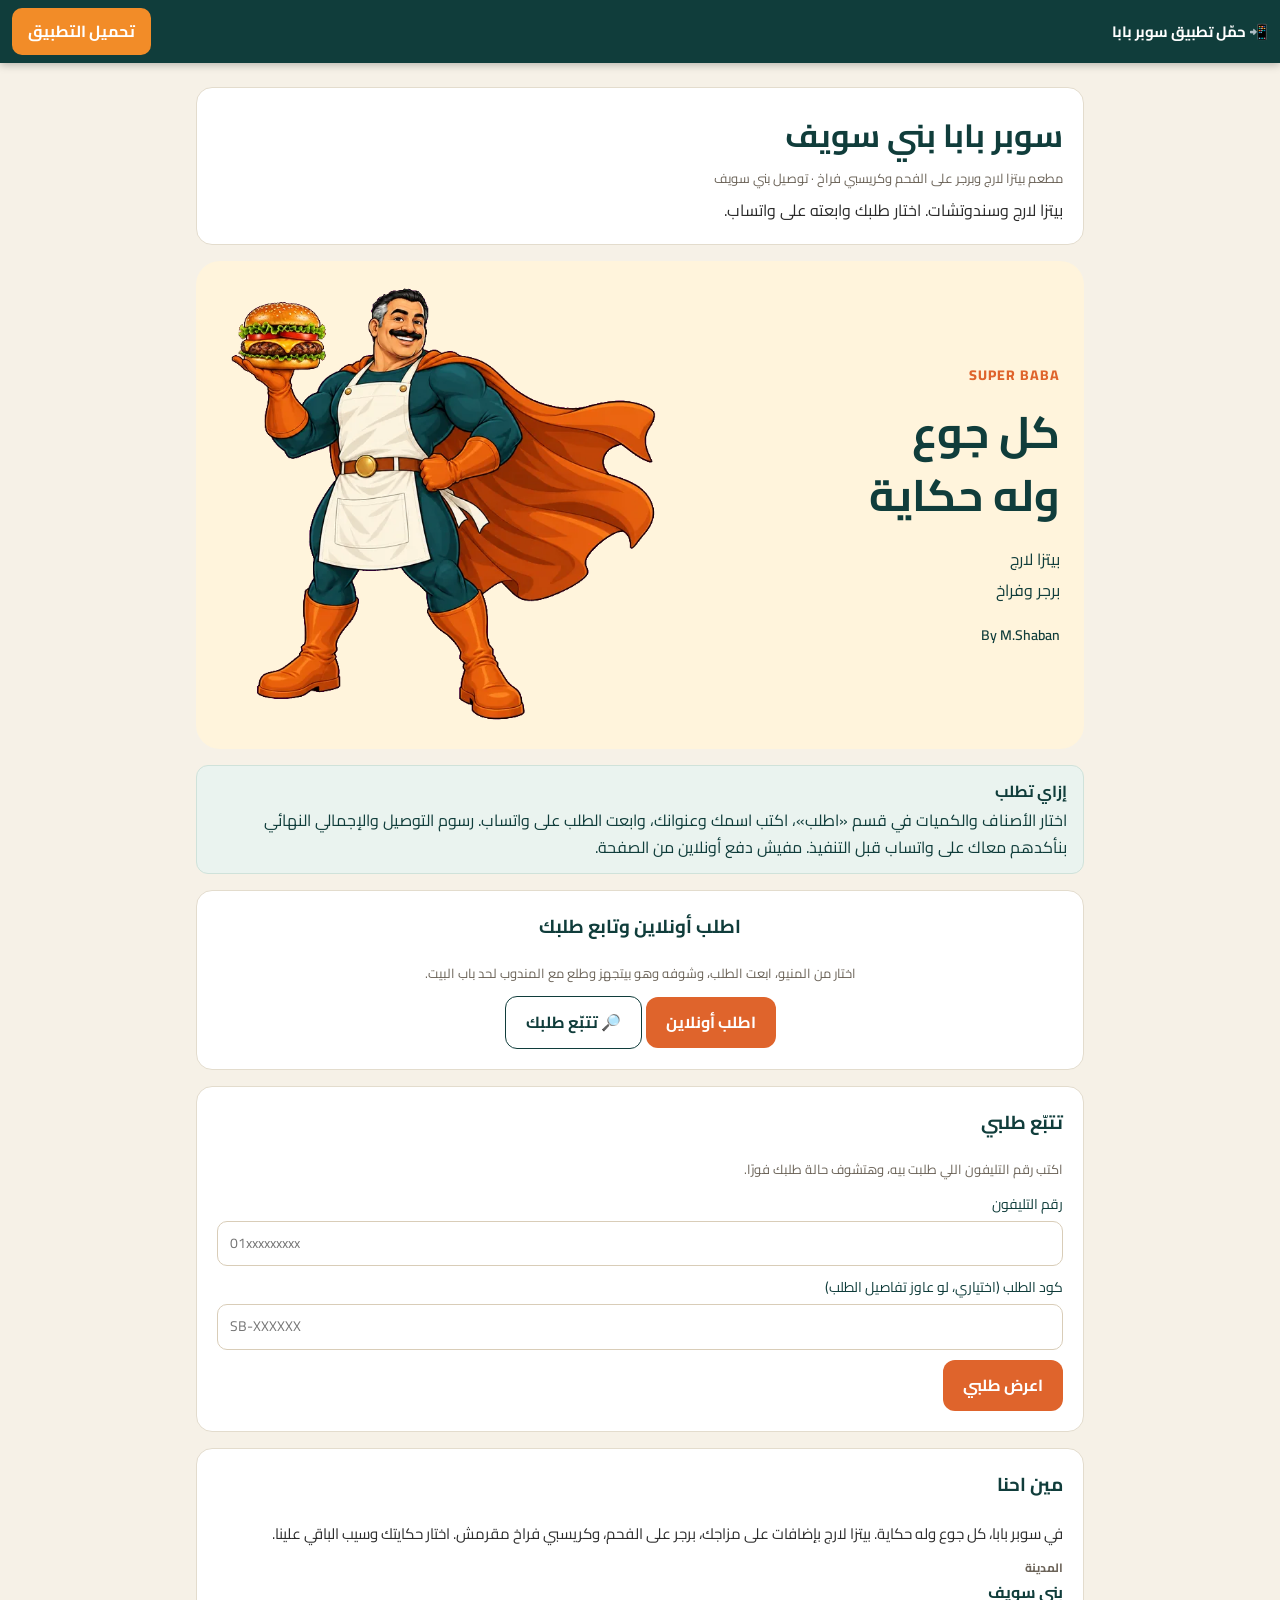
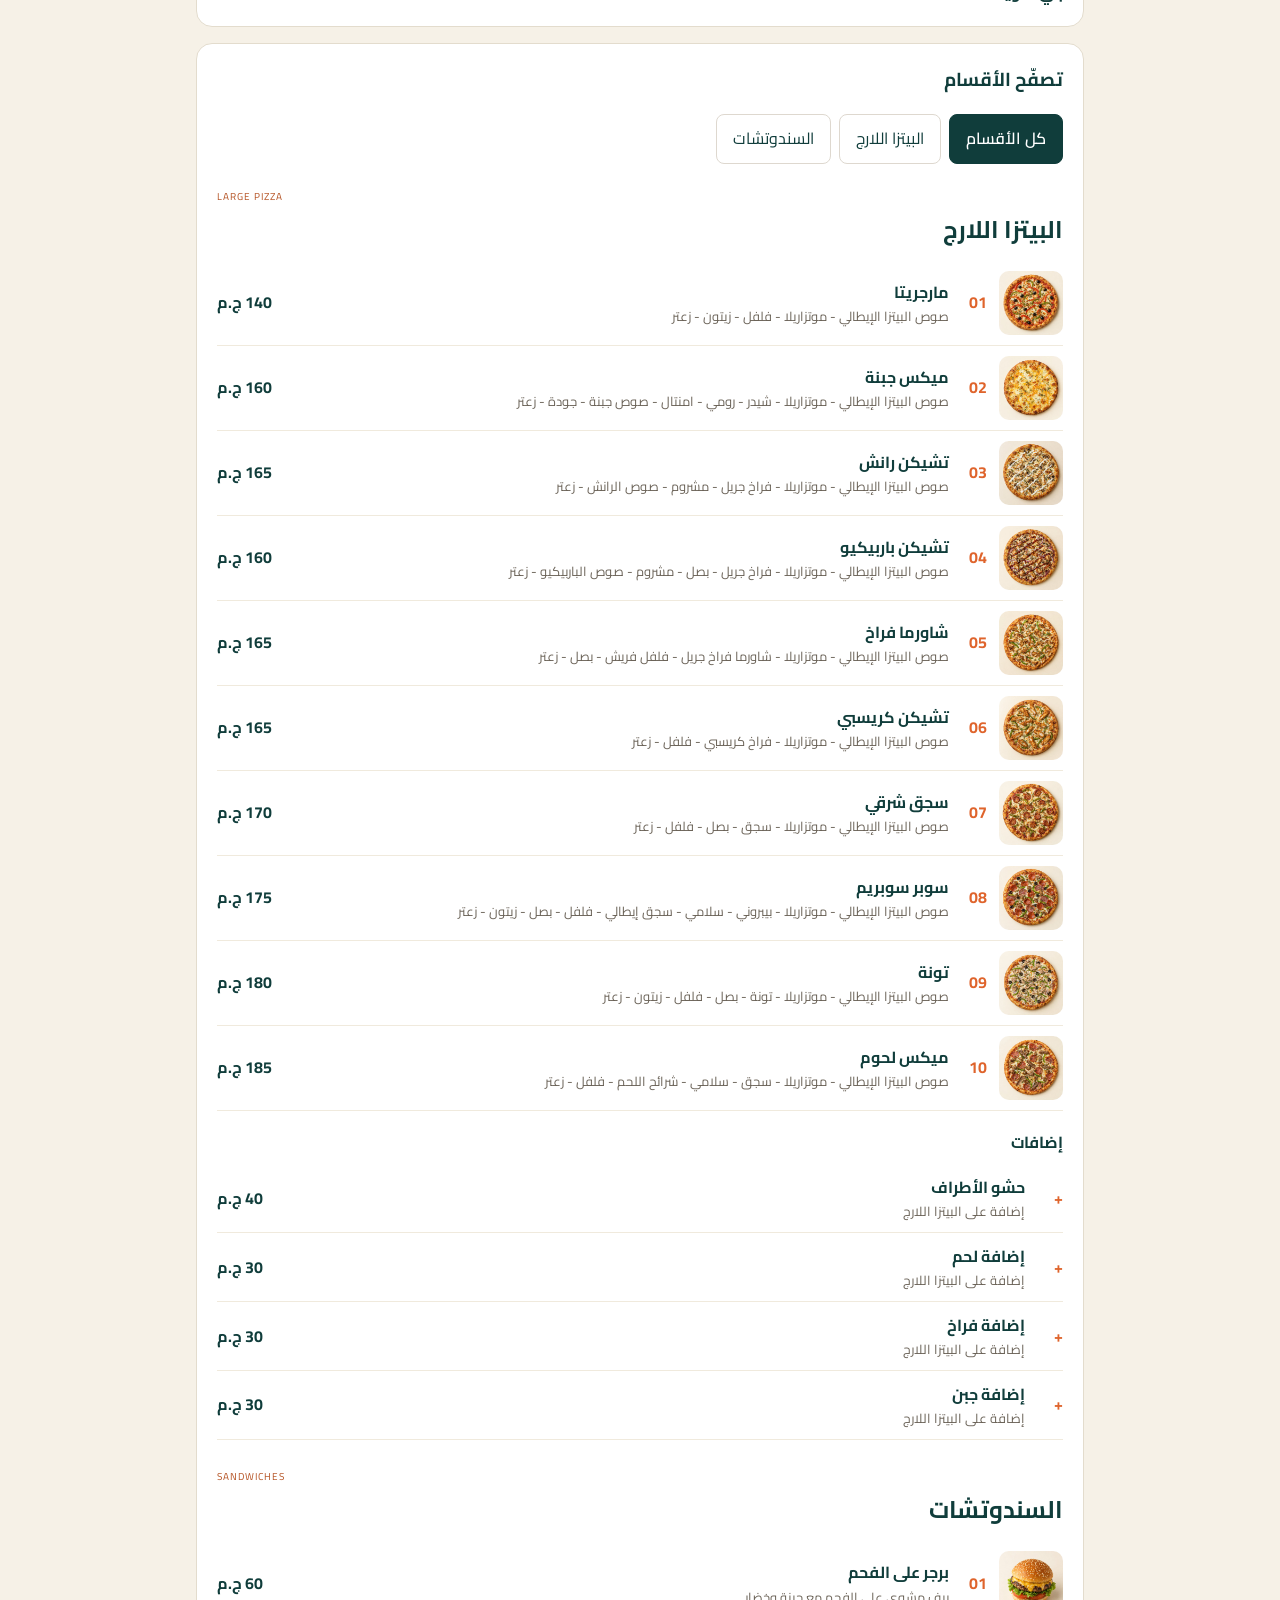
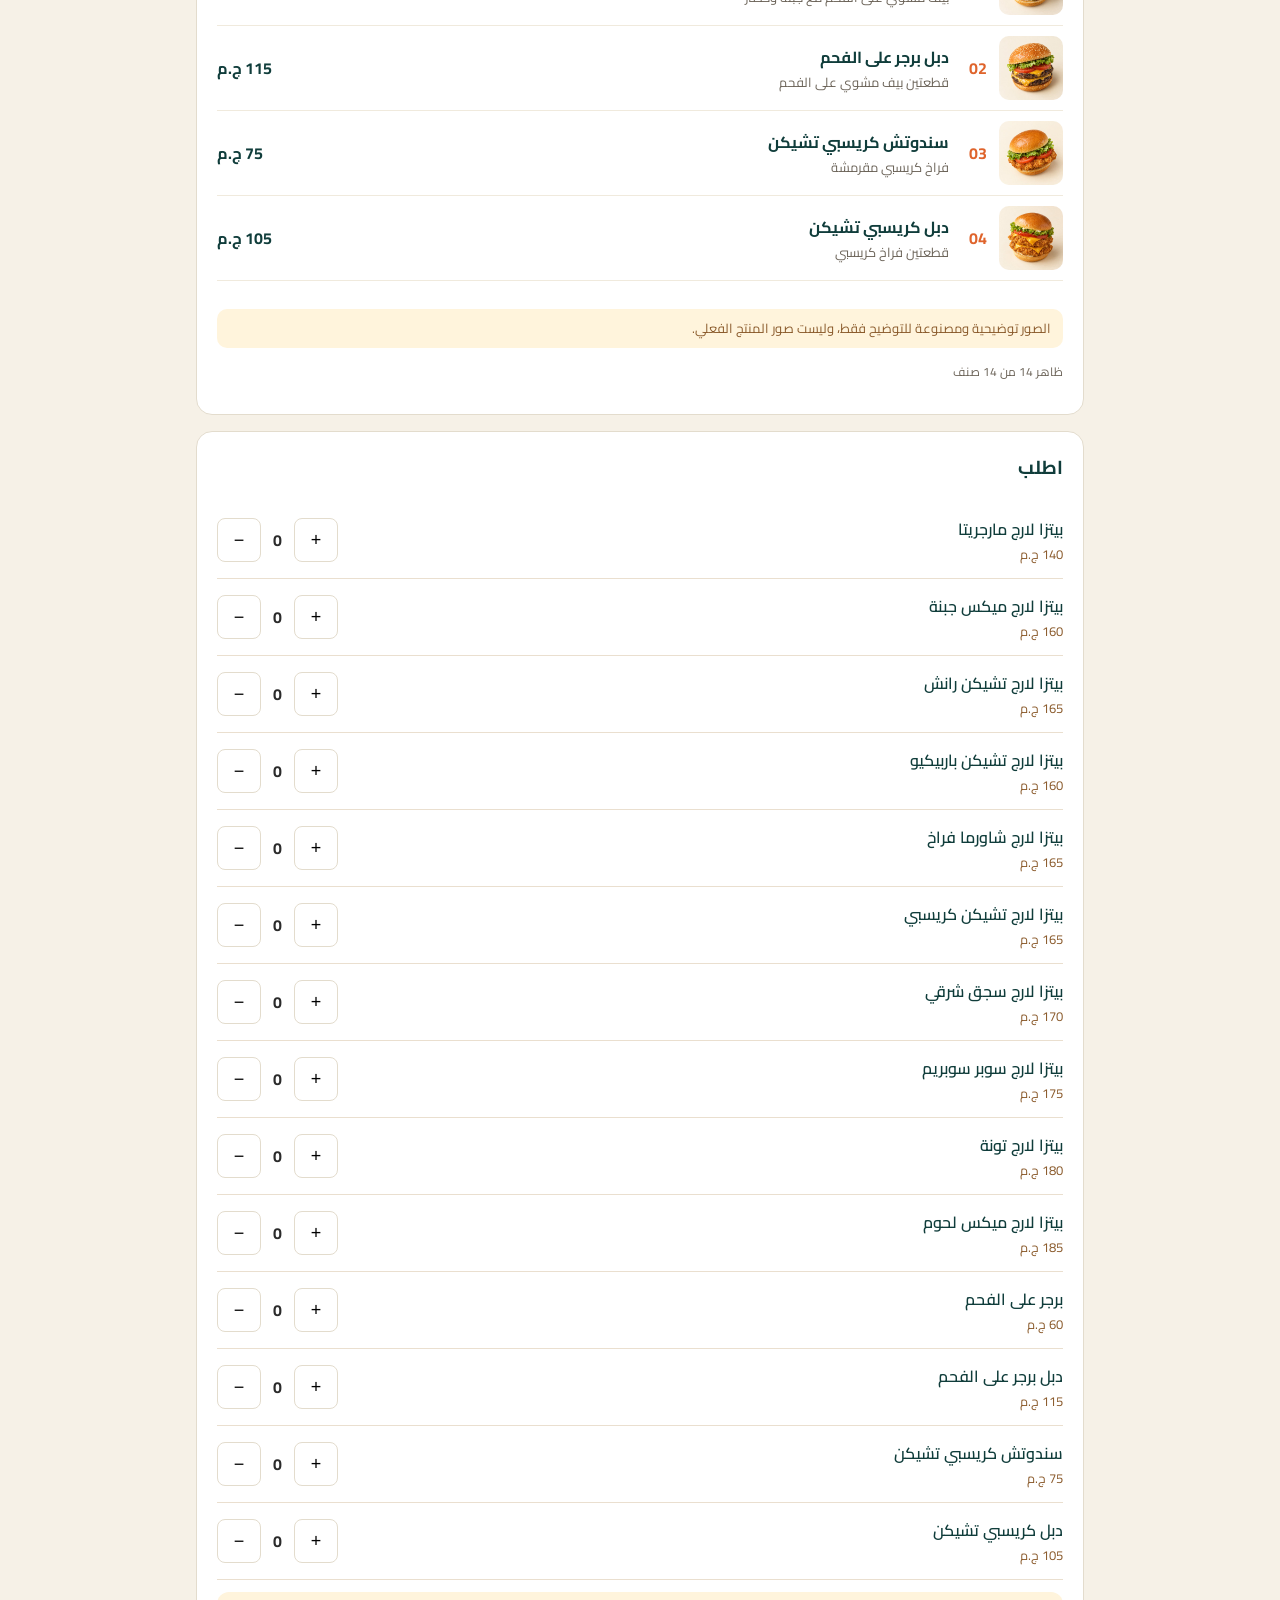
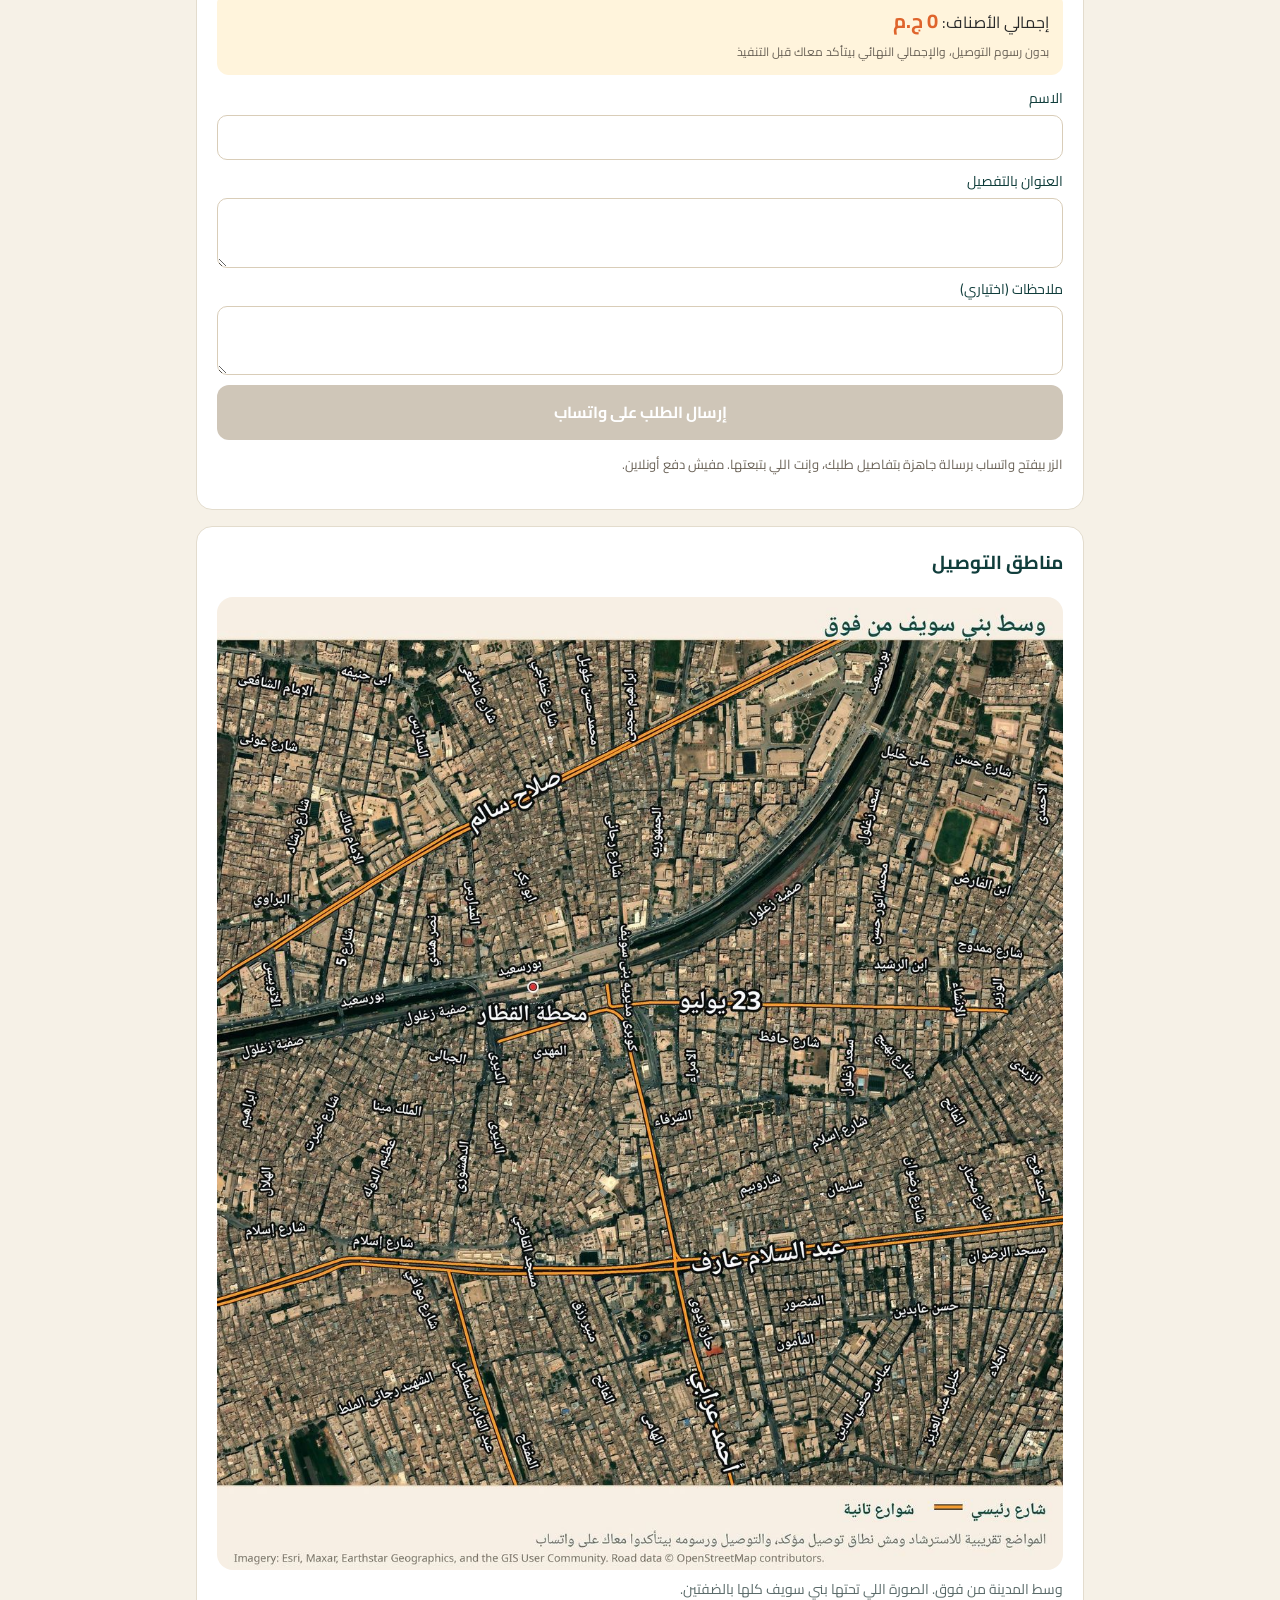
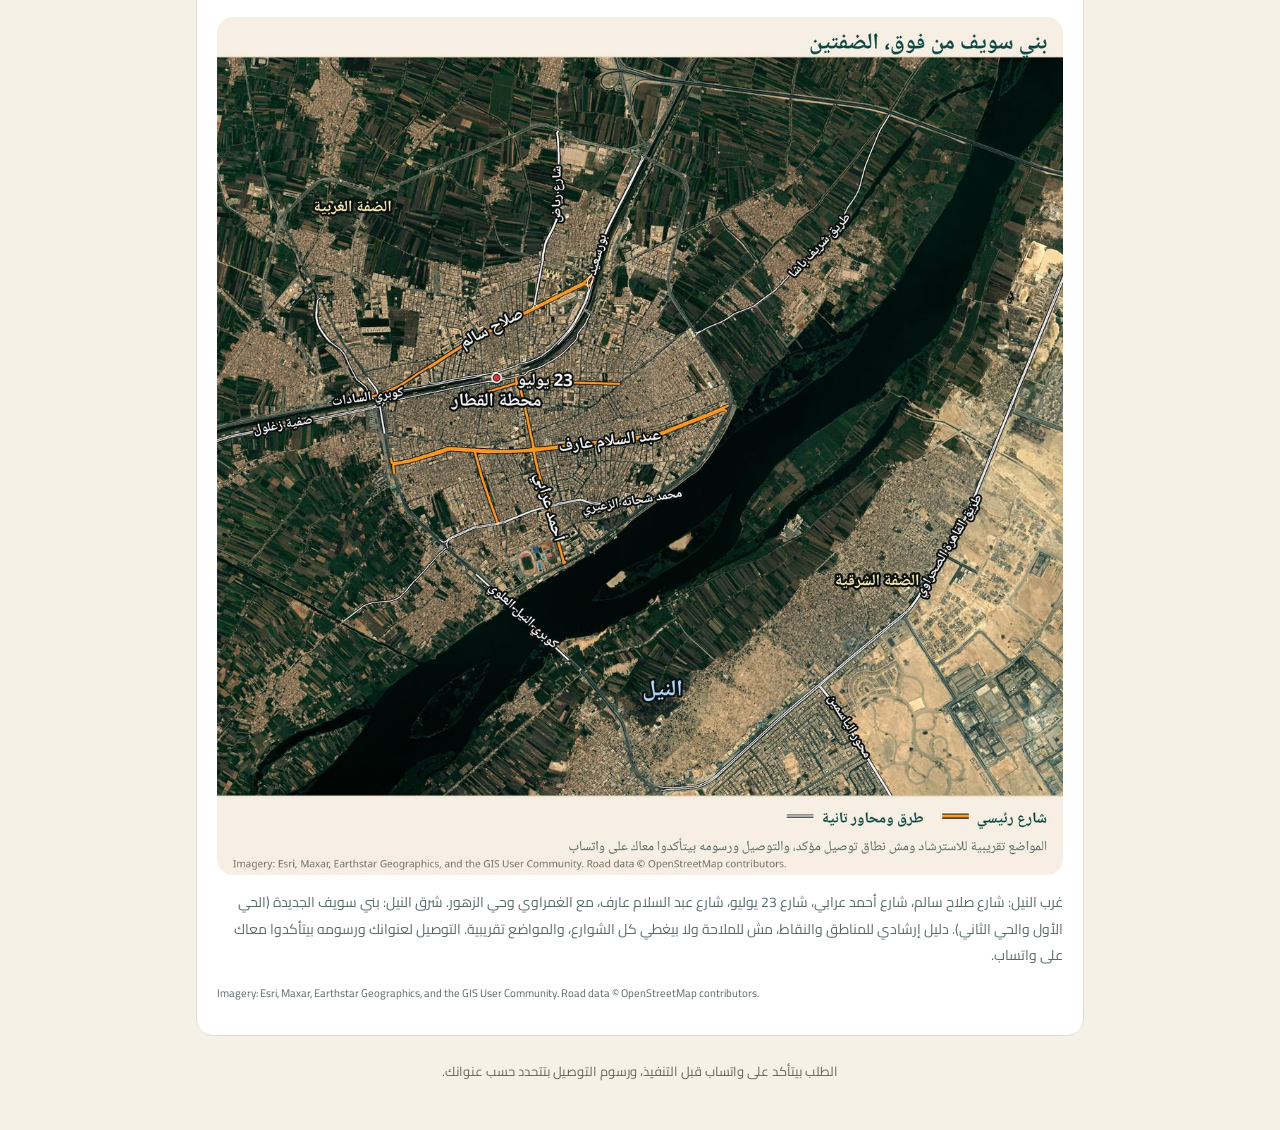
==== index.html @ 19e21f26 "Refactor menu sections in index.html" ====
<!doctype html>
<html lang="ar" dir="rtl">
<head>
<meta charset="utf-8">
<meta name="viewport" content="width=device-width,initial-scale=1">
<title>سوبر بابا بني سويف | مطعم بيتزا لارج وبرجر وكريسبي فراخ، توصيل بني سويف</title>
<meta name="description" content="سوبر بابا بني سويف: مطعم بيتزا لارج وبرجر على الفحم وكريسبي فراخ مقرمش، توصيل بني سويف. اطلب أونلاين أو على واتساب.">
<meta name="keywords" content="سوبر بابا بني سويف, مطعم سوبر بابا, مطعم بيتزا في بني سويف, بيتزا لارج, برجر على الفحم, كريسبي فراخ, توصيل بني سويف">
<link rel="canonical" href="https://superbaba-bsf.github.io/">
<meta property="og:type" content="website"><meta property="og:locale" content="ar_EG"><meta property="og:site_name" content="سوبر بابا">
<meta property="og:title" content="سوبر بابا بني سويف | بيتزا لارج وبرجر وكريسبي فراخ">
<meta property="og:description" content="سوبر بابا بني سويف: مطعم بيتزا لارج وبرجر على الفحم وكريسبي فراخ مقرمش، توصيل بني سويف. اطلب أونلاين أو على واتساب.">
<meta property="og:url" content="https://superbaba-bsf.github.io/"><meta property="og:image" content="https://superbaba-bsf.github.io/assets/hero.png">
<meta name="twitter:card" content="summary_large_image">
<script type="application/ld+json">{"@context":"https://schema.org","@type":"Restaurant","name":"سوبر بابا","alternateName":"Super Baba","url":"https://superbaba-bsf.github.io/","image":"https://superbaba-bsf.github.io/assets/hero.png","description":"سوبر بابا بني سويف: مطعم بيتزا لارج وبرجر على الفحم وكريسبي فراخ مقرمش، توصيل بني سويف. اطلب أونلاين أو على واتساب.","servesCuisine":["بيتزا","برجر","كريسبي فراخ"],"telephone":"+201102707994","address":{"@type":"PostalAddress","addressLocality":"بني سويف","addressCountry":"EG"},"areaServed":{"@type":"City","name":"بني سويف"},"hasMenu":"https://superbaba-bsf.github.io/#menu-sections","potentialAction":{"@type":"OrderAction","target":"https://superbaba-bsf.github.io/order/"}}</script>
<link rel="manifest" href="manifest.webmanifest">
<meta name="theme-color" content="#103d3b">
<meta name="apple-mobile-web-app-capable" content="yes">
<meta name="mobile-web-app-capable" content="yes">
<meta name="apple-mobile-web-app-title" content="Super Baba">
<meta name="apple-mobile-web-app-status-bar-style" content="default">
<link rel="apple-touch-icon" href="assets/hero.png">
<link rel="icon" href="assets/hero.png" type="image/png">
<link rel="stylesheet" href="assets/shared.css">
</head>
<body>
<div class="wrap">
  <header class="card" style="margin-top:8px">
    <h1 style="margin:0">سوبر بابا بني سويف</h1>
    <p class="muted" style="margin:4px 0 0">مطعم بيتزا لارج وبرجر على الفحم وكريسبي فراخ · توصيل بني سويف</p>
    <p style="margin:8px 0 0">بيتزا لارج وسندوتشات. اختار طلبك وابعته على واتساب.</p>
  </header>

  <div class="sbm-hero">
    <div>
      <span class="sbm-latin" dir="ltr">SUPER BABA</span>
      <h2>كل جوع<br>وله حكاية</h2>
      <p>بيتزا لارج<br>برجر وفراخ</p>
      <span dir="ltr" class="sbm-sign">By M.Shaban</span>
    </div>
    <div class="sb-fig"><img src="[data-uri]" width="640" height="640" alt="شخصية سوبر بابا الكرتونية تحمل أكلة من المنيو"><img class="sb-cape" src="[data-uri]" width="640" height="640" alt="" aria-hidden="true"></div>
  </div>

  <div class="callout"><b>إزاي تطلب</b>اختار الأصناف والكميات في قسم «اطلب»، اكتب اسمك وعنوانك، وابعت الطلب على واتساب. رسوم التوصيل والإجمالي النهائي بنأكدهم معاك على واتساب قبل التنفيذ. مفيش دفع أونلاين من الصفحة.</div>

  <div id="live-banner"></div>

  <section class="card" style="text-align:center">
    <h3 style="margin-top:0">اطلب أونلاين وتابع طلبك</h3>
    <p class="muted" style="margin:0 0 12px">اختار من المنيو، ابعت الطلب، وشوفه وهو بيتجهز وطلع مع المندوب لحد باب البيت.</p>
    <a class="btn" href="order/">اطلب أونلاين</a> <a class="btn sec" href="track/">🔎 تتبّع طلبك</a>
  </section>

  <section class="card" id="live-lookup"></section>
  <div id="live-out"></div>

  <section class="card">
    <h3 style="margin-top:0">مين احنا</h3>
    <p style="line-height:1.9;font-size:15px;margin:0 0 10px">في سوبر بابا، كل جوع وله حكاية. بيتزا لارج بإضافات على مزاجك، برجر على الفحم، وكريسبي فراخ مقرمش. اختار حكايتك وسيب الباقي علينا.</p>
    <div class="facts"><div><b>المدينة</b><span>بني سويف</span></div></div>
  </section>

  <section class="card">
    <h3 style="margin-top:0">تصفّح الأقسام</h3>
    <div class="sbm-filters" role="group" aria-label="أقسام المنيو">
      <button type="button" data-f="all" class="on" aria-pressed="true">كل الأقسام</button>
      <button type="button" data-f="pizza" aria-pressed="false">البيتزا اللارج</button>
      <button type="button" data-f="sandwich" aria-pressed="false">السندوتشات</button>
    </div>
    <div id="menu-sections"><section class="sbm-menu"><h3>البيتزا اللارج</h3><div class="sbm-row"><span class="n">01</span><div class="b"><b>مارجريتا</b><span>صوص البيتزا الإيطالي - موتزاريلا - فلفل - زيتون - زعتر</span></div><span class="p">140 ج.م</span></div><div class="sbm-row"><span class="n">02</span><div class="b"><b>ميكس جبنة</b><span>صوص البيتزا الإيطالي - موتزاريلا - شيدر - رومي - امنتال - صوص جبنة - جودة - زعتر</span></div><span class="p">160 ج.م</span></div><div class="sbm-row"><span class="n">03</span><div class="b"><b>تشيكن رانش</b><span>صوص البيتزا الإيطالي - موتزاريلا - فراخ جريل - مشروم - صوص الرانش - زعتر</span></div><span class="p">165 ج.م</span></div><div class="sbm-row"><span class="n">04</span><div class="b"><b>تشيكن باربيكيو</b><span>صوص البيتزا الإيطالي - موتزاريلا - فراخ جريل - بصل - مشروم - صوص الباربيكيو - زعتر</span></div><span class="p">160 ج.م</span></div><div class="sbm-row"><span class="n">05</span><div class="b"><b>شاورما فراخ</b><span>صوص البيتزا الإيطالي - موتزاريلا - شاورما فراخ جريل - فلفل فريش - بصل - زعتر</span></div><span class="p">165 ج.م</span></div><div class="sbm-row"><span class="n">06</span><div class="b"><b>تشيكن كريسبي</b><span>صوص البيتزا الإيطالي - موتزاريلا - فراخ كريسبي - فلفل - زعتر</span></div><span class="p">165 ج.م</span></div><div class="sbm-row"><span class="n">07</span><div class="b"><b>سجق شرقي</b><span>صوص البيتزا الإيطالي - موتزاريلا - سجق - بصل - فلفل - زعتر</span></div><span class="p">170 ج.م</span></div><div class="sbm-row"><span class="n">08</span><div class="b"><b>سوبر سوبريم</b><span>صوص البيتزا الإيطالي - موتزاريلا - بيبروني - سلامي - سجق إيطالي - فلفل - بصل - زيتون - زعتر</span></div><span class="p">175 ج.م</span></div><div class="sbm-row"><span class="n">09</span><div class="b"><b>تونة</b><span>صوص البيتزا الإيطالي - موتزاريلا - تونة - بصل - فلفل - زيتون - زعتر</span></div><span class="p">180 ج.م</span></div><div class="sbm-row"><span class="n">10</span><div class="b"><b>ميكس لحوم</b><span>صوص البيتزا الإيطالي - موتزاريلا - سجق - سلامي - شرائح اللحم - فلفل - زعتر</span></div><span class="p">185 ج.م</span></div></section><section class="sbm-menu"><h3>السندوتشات</h3><div class="sbm-row"><span class="n">01</span><div class="b"><b>برجر على الفحم</b><span>بيف مشوي على الفحم مع جبنة وخضار</span></div><span class="p">60 ج.م</span></div><div class="sbm-row"><span class="n">02</span><div class="b"><b>دبل برجر على الفحم</b><span>قطعتين بيف مشوي على الفحم</span></div><span class="p">115 ج.م</span></div><div class="sbm-row"><span class="n">03</span><div class="b"><b>سندوتش كريسبي تشيكن</b><span>فراخ كريسبي مقرمشة</span></div><span class="p">75 ج.م</span></div><div class="sbm-row"><span class="n">04</span><div class="b"><b>دبل كريسبي تشيكن</b><span>قطعتين فراخ كريسبي</span></div><span class="p">105 ج.م</span></div></section></div>
    <p class="sbm-photonote">الصور توضيحية ومصنوعة للتوضيح فقط، وليست صور المنتج الفعلي.</p>
    <p class="sbm-count" id="menu-count"></p>
  </section>

  <section class="card sbm-order">
    <h3 style="margin-top:0">اطلب</h3>
    <div id="order-pizza"></div>
    <div id="order-sand"></div>
    <div class="sbm-total">إجمالي الأصناف: <b id="sum">0 ج.م</b><small>بدون رسوم التوصيل، والإجمالي النهائي بيتأكد معاك قبل التنفيذ</small></div>
    <label>الاسم<input id="cname" autocomplete="name"></label>
    <label>العنوان بالتفصيل<textarea id="caddr" rows="2"></textarea></label>
    <label>ملاحظات (اختياري)<textarea id="cnote" rows="2"></textarea></label>
    <a id="send" class="sbm-send off" target="_blank" rel="noopener noreferrer" aria-disabled="true">إرسال الطلب على واتساب</a>
    <p class="muted">الزر بيفتح واتساب برسالة جاهزة بتفاصيل طلبك، وإنت اللي بتبعتها. مفيش دفع أونلاين.</p>
  </section>

  <section class="card" id="reviews" style="display:none"></section>

  <section class="card sbm-mapbox">
    <h3 style="margin-top:0">مناطق التوصيل</h3>
    <img src="assets/map_center.jpg" alt="صورة جوية بالقمر الصناعي لوسط بني سويف مع الشوارع الرئيسية">
    <p class="muted" style="margin:6px 0 14px">وسط المدينة من فوق. الصورة اللي تحتها بني سويف كلها بالضفتين.</p>
    <img src="assets/map_aerial.jpg" alt="صورة جوية بالقمر الصناعي لمدينة بني سويف بالضفتين مع الشوارع الرئيسية">
    <p>غرب النيل: شارع صلاح سالم، شارع أحمد عرابي، شارع 23 يوليو، شارع عبد السلام عارف، مع الغمراوي وحي الزهور. شرق النيل: بني سويف الجديدة (الحي الأول والحي الثاني). دليل إرشادي للمناطق والنقاط، مش للملاحة ولا بيغطي كل الشوارع، والمواضع تقريبية. التوصيل لعنوانك ورسومه بيتأكدوا معاك على واتساب.</p>
    <p class="muted" dir="ltr" style="font-size:11px">Imagery: Esri, Maxar, Earthstar Geographics, and the GIS User Community. Road data © OpenStreetMap contributors.</p>
  </section>

  <footer class="closing">الطلب بيتأكد على واتساب قبل التنفيذ، ورسوم التوصيل بتتحدد حسب عنوانك.</footer>
</div>

<script src="assets/menu.js"></script>
<script src="assets/api.js"></script>
<script src="assets/track.js"></script>
<script>
window.SB_TRACK.banner(document.getElementById("live-banner"),"track/");
window.SB_TRACK.lookup(document.getElementById("live-lookup"),document.getElementById("live-out"));
</script>
<script>
const ORDER_PHONE='201102707994';
const M=window.SB_MENU, money=window.SB_MONEY;
let pizza,extras,sandwiches,pizzaMap;
function rebuildM(){pizza=M.filter(i=>i.kind==='pizza');extras=M.filter(i=>i.kind==='extra');sandwiches=M.filter(i=>i.kind==='sandwich');pizzaMap=Object.fromEntries(pizza.map(i=>[i.num,i]));}
rebuildM();
let units=[], sq={}, uidn=1, active='all';

/* ---- menu browsing ---- */
function row(i){return `<div class="sbm-row">${i.photo?`<img src="${i.photo}" alt="${i.name}" loading="lazy">`:''}<span class="n">${i.num}</span><div class="b"><b>${i.name}</b><span>${i.detail}</span></div><span class="p">${i.price} ج.م</span></div>`;}
function renderMenu(){
  const secs=[
    {id:'pizza',name:'البيتزا اللارج',en:'LARGE PIZZA',items:pizza,extra:extras},
    {id:'sandwich',name:'السندوتشات',en:'SANDWICHES',items:sandwiches,extra:[]}
  ].filter(s=>active==='all'||s.id===active);
  document.getElementById('menu-sections').innerHTML=secs.map(s=>`<section class="sbm-menu"><small dir="ltr">${s.en}</small><h3>${s.name}</h3>${s.items.map(row).join('')}${s.extra.length?`<div class="sbm-extras"><h4>إضافات</h4>${s.extra.map(row).join('')}</div>`:''}</section>`).join('');
  const total=pizza.length+sandwiches.length, shown=secs.reduce((n,s)=>n+s.items.length,0);
  document.getElementById('menu-count').textContent=`ظاهر ${shown} من ${total} صنف`;
}
document.querySelectorAll('.sbm-filters button').forEach(b=>b.addEventListener('click',()=>{
  active=b.dataset.f;
  document.querySelectorAll('.sbm-filters button').forEach(x=>{const on=x===b;x.classList.toggle('on',on);x.setAttribute('aria-pressed',on);});
  renderMenu();
}));

/* ---- order builder ---- */
const unitsOf=n=>units.filter(u=>u.key===n);
function addUnit(n){if(unitsOf(n).length>=20)return;units.push({uid:uidn++,key:n,x:extras.map(()=>false)});renderOrder();}
function delUnit(uid){units=units.filter(u=>u.uid!==uid);renderOrder();}
function delLast(n){const idx=units.map(u=>u.key).lastIndexOf(n);if(idx>=0)units=units.filter((_,i)=>i!==idx);renderOrder();}
function togX(uid,j){units=units.map(u=>u.uid===uid?{...u,x:u.x.map((v,k)=>k===j?!v:v)}:u);renderOrder();}
function setS(n,d){sq[n]=Math.max(0,Math.min(20,(sq[n]||0)+d));renderOrder();}
const unitPrice=u=>pizzaMap[u.key].price+extras.reduce((t,x,j)=>t+(u.x[j]?x.price:0),0);

function renderOrder(){
  document.getElementById('order-pizza').innerHTML=pizza.map(i=>{
    const us=unitsOf(i.num);
    return `<div class="ogroup"><div class="sbm-oline"><span class="sbm-oname">بيتزا لارج ${i.name}<small>${i.price} ج.م</small></span>
      <span class="sbo-step"><button type="button" aria-label="زود ${i.name}" onclick="addUnit('${i.num}')">+</button><b aria-live="polite">${us.length}</b><button type="button" aria-label="قلل ${i.name}" onclick="delLast('${i.num}')">−</button></span></div>
      ${us.map((u,k)=>`<div class="sbm-unit"><div class="sbm-unit-h"><span>بيتزا رقم ${k+1}</span><button type="button" class="sbm-del" onclick="delUnit(${u.uid})" aria-label="شيل بيتزا ${i.name} رقم ${k+1}">شيل</button></div>
      <div class="sbo-chips">${extras.map((x,j)=>`<label class="sbo-chip${u.x[j]?' on':''}"><input type="checkbox" ${u.x[j]?'checked':''} onchange="togX(${u.uid},${j})">${x.name} +${x.price}</label>`).join('')}</div></div>`).join('')}</div>`;
  }).join('');
  document.getElementById('order-sand').innerHTML=sandwiches.map(i=>`<div class="ogroup"><div class="sbm-oline"><span class="sbm-oname">${i.name}<small>${i.price} ج.م</small></span>
    <span class="sbo-step"><button type="button" aria-label="زود ${i.name}" onclick="setS('${i.num}',1)">+</button><b aria-live="polite">${sq[i.num]||0}</b><button type="button" aria-label="قلل ${i.name}" onclick="setS('${i.num}',-1)">−</button></span></div></div>`).join('');
  const sandChosen=sandwiches.filter(i=>(sq[i.num]||0)>0);
  const sum=units.reduce((t,u)=>t+unitPrice(u),0)+sandChosen.reduce((t,i)=>t+i.price*(sq[i.num]||0),0);
  document.getElementById('sum').textContent=money(sum);
  updateSend(sum,sandChosen);
}
function updateSend(sum,sandChosen){
  const cname=document.getElementById('cname').value, caddr=document.getElementById('caddr').value, cnote=document.getElementById('cnote').value;
  const ready=(units.length>0||sandChosen.length>0)&&cname.trim().length>1&&caddr.trim().length>4;
  const a=document.getElementById('send');
  if(!ready){a.classList.add('off');a.setAttribute('aria-disabled','true');a.removeAttribute('href');return;}
  const unitLines=units.map((u,k)=>{const nm=pizzaMap[u.key].name;const ex=extras.filter((_,j)=>u.x[j]).map(x=>x.name.startsWith('إضافة ')?x.name:'إضافة '+x.name);return `${k+1}) بيتزا لارج ${nm}${ex.length?' مع '+ex.join(' + '):' (بدون إضافات)'} = ${unitPrice(u)} ج.م`;});
  const msg=['طلب جديد من منيو سوبر بابا','',...(units.length?['البيتزا (كل بيتزا في سطر مستقل):',...unitLines,'']:[]),...(sandChosen.length?['السندوتشات:',...sandChosen.map(i=>`${sq[i.num]} × ${i.name} = ${i.price*(sq[i.num]||0)} ج.م`),'']:[]),`إجمالي الأصناف: ${sum} ج.م (بدون التوصيل)`,'',`الاسم: ${cname.trim()}`,`العنوان: ${caddr.trim()}`,...(cnote.trim()?[`ملاحظات: ${cnote.trim()}`]:[]),'','برجاء تأكيد التوصيل والإجمالي النهائي.'].join('\n');
  a.classList.remove('off');a.setAttribute('aria-disabled','false');
  a.href=`https://wa.me/${ORDER_PHONE}?text=${encodeURIComponent(msg)}`;
}
['cname','caddr','cnote'].forEach(id=>document.getElementById(id).addEventListener('input',renderOrder));
renderMenu();renderOrder();
window.SB_MENU_LOAD&&window.SB_MENU_LOAD().then(ch=>{if(!ch)return;const n=extras.length;rebuildM();units=units.filter(u=>pizzaMap[u.key]);Object.keys(sq).forEach(k=>{if(!sandwiches.some(i=>i.num===k))delete sq[k];});if(extras.length!==n)units.forEach(u=>{u.x=extras.map(()=>false);});renderMenu();renderOrder();});
</script>
<script src="assets/reviews.js" defer></script>
<script src="assets/pwa.js?v=4"></script>
<script src="assets/assets/fig.js?v=2" defer></script>
</body>
</html>
---- assets/shared.css ----
@import url('https://fonts.googleapis.com/css2?family=Cairo:wght@400;600;700;800&display=swap');
:root{--green:#103d3b;--orange:#df642c;--cream:#fff4dc;--sand:#f6f1e7;--ink:#2b2b2b;--muted:#6b6358;--hair:#e3dccd;--red:#b3402a}
*{box-sizing:border-box}
html,body{margin:0;padding:0}
body{background:var(--sand);color:var(--ink);font-family:'Cairo',Tahoma,Arial,sans-serif;line-height:1.7}
.wrap{max-width:920px;margin:0 auto;padding:16px 16px 48px}
h1,h2,h3,h4{color:var(--green)}
a{color:var(--green)}
.card{background:#fff;border:1px solid var(--hair);border-radius:16px;padding:20px;margin:16px 0}
.btn{display:inline-block;background:var(--orange);color:#fff;border:0;border-radius:12px;padding:12px 20px;font:inherit;font-weight:700;cursor:pointer;text-decoration:none;min-height:48px}
.btn[disabled],.btn.off{background:#cfc6b8;cursor:not-allowed}
.btn.sec{background:#fff;color:var(--green);border:1px solid var(--green)}
.btn.ghost{background:none;color:var(--muted);border:1px solid var(--hair)}
.btn.sm{padding:8px 14px;min-height:44px;font-size:14px}
input,textarea{font:inherit;padding:10px 12px;border:1px solid #d9cdb8;border-radius:10px;background:#fff;width:100%}
label{display:grid;gap:4px;font-size:14px;color:var(--green);margin:10px 0}
.muted{color:var(--muted);font-size:13px}
.err{color:var(--red);font-size:14px}
.callout{border-radius:12px;padding:12px 16px;margin:12px 0;background:#eaf3ef;border:1px solid #cfe2da;color:var(--green)}
.callout.warn{background:var(--cream);border-color:#ecd9ab;color:#8a5a2b}
.callout b{display:block;margin-bottom:2px}
.nav{display:flex;flex-wrap:wrap;gap:20px;border-bottom:1px solid var(--hair);margin-bottom:8px}
.nav a{padding:10px 0;color:var(--muted);text-decoration:none;font-weight:600}
.nav a.on{color:var(--green);box-shadow:inset 0 -2px 0 var(--orange)}
/* hero (app pages) */
.sbo-hero{display:flex;align-items:center;gap:16px;background:var(--green);color:var(--cream);border-radius:16px;padding:16px;margin:12px 0}
.sbo-hero img{width:72px;height:72px;border-radius:12px;object-fit:cover;flex:none}
.sbo-hero h1{margin:0;font-size:28px;line-height:1.3;color:var(--cream)}
.sbo-hero p{margin:4px 0 0;color:var(--orange);font-weight:600}
/* menu cards (order page) */
.sbo-grid{display:grid;grid-template-columns:1fr;gap:12px}
@media(min-width:640px){.sbo-grid{grid-template-columns:1fr 1fr}}
@media(min-width:1000px){.sbo-grid{grid-template-columns:1fr 1fr 1fr}}
.sbo-card{display:flex;background:var(--cream);border-radius:12px;overflow:hidden}
.sbo-card img{width:112px;min-height:112px;object-fit:cover;flex:none}
.sbo-card-b{padding:12px;display:flex;flex-direction:column;gap:4px;flex:1;min-width:0}
.sbo-detail{margin:0;color:var(--muted);font-size:12px;line-height:18px;display:-webkit-box;-webkit-line-clamp:2;-webkit-box-orient:vertical;overflow:hidden}
.sbo-card-f{display:flex;align-items:center;justify-content:space-between;gap:8px;margin-top:auto}
.sbo-price{font-weight:700;color:var(--green)}
.sbo-add{background:var(--orange);color:#fff;border:0;border-radius:8px;min-height:44px;padding:0 14px;font:inherit;font-weight:600;cursor:pointer}
/* cart lines + orders */
.sbo-line{border:1px solid var(--hair);border-radius:10px;padding:12px;margin:8px 0;background:#fff}
.sbo-line-h{display:flex;justify-content:space-between;gap:12px}
.sbo-line p{margin:6px 0}
.sbo-step{display:inline-flex;align-items:center;gap:12px;margin:8px 0}
.sbo-step button{min-width:44px;min-height:44px;border:1px solid var(--hair);background:#fff;border-radius:8px;font-size:18px;cursor:pointer}
.sbo-chips{display:flex;flex-wrap:wrap;gap:8px}
.sbo-chip{display:inline-flex;align-items:center;gap:6px;padding:8px 12px;border:1px solid var(--hair);border-radius:99px;min-height:36px;cursor:pointer;font-size:13px;background:#fff}
.sbo-chip.on{background:var(--orange);border-color:var(--orange);color:#fff}
.sbo-chip input{position:absolute;opacity:0;width:0;height:0}
.sbo-pill{font-size:12px;padding:2px 10px;border-radius:12px;background:var(--cream);color:var(--green);font-weight:700;white-space:nowrap}
.sbo-pill.s-new{background:var(--orange);color:#fff}
.sbo-links{display:flex;gap:16px}
.sbo-links a{font-weight:700;min-height:44px;display:inline-flex;align-items:center}
.sbo-actions{display:flex;flex-wrap:wrap;gap:8px;margin-top:8px}
/* site (index) */
.sbm-hero{margin:16px 0;display:grid;grid-template-columns:1fr 1.1fr;align-items:center;background:var(--cream);border-radius:24px;overflow:hidden;padding:24px;color:var(--green)}
.sbm-hero h2{font-size:44px;line-height:1.45;margin:12px 0}
.sbm-hero p{font-size:16px;line-height:1.9}
.sbm-hero img{width:100%;display:block}
.sbm-latin{color:var(--orange);font-weight:800;font-size:14px;letter-spacing:1px}
.sbm-sign{font-weight:600;font-size:14px;display:inline-block}
.sbm-filters{display:flex;gap:8px;flex-wrap:wrap;margin:16px 0 24px}
.sbm-filters button{background:#fff;border:1px solid #ded8cf;border-radius:8px;padding:10px 16px;min-height:44px;cursor:pointer;color:var(--green);font:inherit}
.sbm-filters button.on{background:var(--green);color:#fff;border-color:var(--green);font-weight:600}
.sbm-menu{margin:8px 0 28px}
.sbm-menu small{font-size:10px;letter-spacing:1px;color:#b55324;display:block}
.sbm-menu h3{font-size:24px;line-height:1.6;margin:6px 0 12px;color:var(--green)}
.sbm-row{display:flex;align-items:center;gap:12px;padding:10px 0;border-bottom:1px solid #f0eadd}
.sbm-row img{width:64px;height:64px;border-radius:10px;object-fit:cover;flex:none}
.sbm-row .n{color:var(--orange);font-weight:700;min-width:26px}
.sbm-row .b{flex:1;min-width:0}
.sbm-row .b b{display:block;color:var(--green)}
.sbm-row .b span{font-size:13px;color:var(--muted);display:block;line-height:1.6}
.sbm-row .p{font-weight:700;color:var(--green);white-space:nowrap}
.sbm-extras{margin-top:18px}
.sbm-extras h4{font-size:16px;color:var(--green);margin:0 0 8px}
.sbm-photonote{font-size:13px;color:#8a5a2b;background:var(--cream);border-radius:10px;padding:8px 12px;margin:12px 0}
.sbm-count{font-size:12px;color:var(--muted);margin-top:14px}
.sbm-order .ogroup{padding:8px 0;border-bottom:1px solid #eadfcf}
.sbm-oline{display:flex;justify-content:space-between;align-items:center;gap:12px}
.sbm-oname{font-weight:600;color:var(--green)}
.sbm-oname small{display:block;font-weight:400;color:#8a5a2b;font-size:13px}
.sbm-unit{background:#fff9ee;border-radius:10px;padding:8px 12px;margin:6px 0}
.sbm-unit-h{display:flex;justify-content:space-between;align-items:center;font-size:13px;color:#8a5a2b;font-weight:600}
.sbm-del{background:none;border:0;color:var(--red);font:inherit;font-size:13px;cursor:pointer;padding:4px 8px}
.sbm-total{background:var(--cream);border-radius:12px;padding:12px 14px;font-size:16px;margin:12px 0}
.sbm-total b{color:var(--orange);font-size:20px}
.sbm-total small{display:block;color:var(--muted);font-size:12px;margin-top:4px}
.sbm-send{display:block;text-align:center;background:var(--orange);color:#fff;font:inherit;font-weight:700;padding:14px;border-radius:12px;text-decoration:none;border:0;cursor:pointer;width:100%}
.sbm-send.off{background:#cfc6b8;cursor:not-allowed;pointer-events:none}
.sbm-mapbox img{width:100%;border-radius:16px;display:block}
.sbm-mapbox p{font-size:14px;line-height:1.9;color:#5b6b6a}
.facts{display:flex;gap:24px;flex-wrap:wrap;margin-top:8px}
.facts div b{display:block;font-size:12px;color:var(--muted)}
.facts div span{font-weight:700;color:var(--green)}
@media(max-width:700px){.sbm-hero{padding:20px 14px;grid-template-columns:1fr 1fr;gap:0}.sbm-hero h2{font-size:27px}.sbm-hero p{font-size:12px}.sbm-latin{font-size:10px}.sbm-sign{font-size:11px}}
footer.closing{text-align:center;color:var(--muted);font-size:13px;margin:24px 0 0}

/* ---- order tracking ---- */
.trk-head{display:flex;justify-content:space-between;align-items:flex-start;gap:12px;margin-bottom:16px}
.trk-head h2{margin:2px 0 0;font-size:21px;line-height:1.45}
.trk-code{display:inline-block;direction:ltr;font-size:12px;font-weight:800;letter-spacing:1px;color:var(--orange);background:var(--cream);border-radius:8px;padding:2px 8px}
.trk-steps{list-style:none;margin:0;padding:0}
.trk-steps li{position:relative;padding:0 40px 20px 0;min-height:44px}
.trk-steps li:last-child{padding-bottom:0}
.trk-steps li:not(:last-child)::before{content:'';position:absolute;top:30px;right:13px;bottom:2px;width:2px;background:var(--hair)}
.trk-steps li.done:not(:last-child)::before{background:var(--green)}
.trk-dot{position:absolute;right:0;top:0;width:28px;height:28px;border-radius:50%;border:2px solid var(--hair);background:#fff;display:flex;align-items:center;justify-content:center;font-size:13px;line-height:1;color:var(--muted);font-weight:700}
.trk-steps li.done .trk-dot{background:var(--green);border-color:var(--green);color:#fff}
.trk-steps li.now .trk-dot{background:var(--orange);border-color:var(--orange);color:#fff;box-shadow:0 0 0 4px rgba(223,100,44,.16)}
.trk-steps li b{display:block;color:var(--green);font-size:15px;line-height:1.6}
.trk-steps li.pending b{color:var(--muted);font-weight:600}
.trk-steps li>span:last-child{font-size:12px;color:var(--muted)}
.trk-steps li.now b{color:var(--orange)}
.trk-meta{display:flex;justify-content:space-between;gap:10px;flex-wrap:wrap;font-size:12px;color:var(--muted);margin:14px 0 0;border-top:1px solid var(--hair);padding-top:10px}
.trk-sum{margin-top:14px;border-top:1px solid var(--hair);padding-top:12px}
.trk-sum>b{display:block;color:var(--green);margin-bottom:6px}
.trk-sum ul{list-style:none;margin:0;padding:0}
.trk-sum li{display:flex;justify-content:space-between;gap:12px;padding:6px 0;border-bottom:1px dashed var(--hair);font-size:14px}
.trk-sum li:last-child{border-bottom:0}
.trk-total{display:flex;justify-content:space-between;align-items:center;background:var(--cream);border-radius:10px;padding:10px 12px;margin:10px 0 6px;font-weight:700;color:var(--green)}
.trk-share{display:flex;gap:8px;flex-wrap:wrap;margin-top:12px}
.sbo-pill.s-preparing{background:var(--cream);color:#8a5a2b}
.sbo-pill.s-ready{background:#eaf3ef;color:var(--green)}
.sbo-pill.s-assigned,.sbo-pill.s-picked_up{background:var(--orange);color:#fff}
.sbo-pill.s-delivered{background:var(--green);color:#fff}
.sbo-pill.s-cancelled{background:#f4e0da;color:var(--red)}

/* Super Baba character: pop-in, bob and sway, then a spin with the pizza every few seconds */
@keyframes sb-pop{0%{opacity:0;scale:.6}60%{opacity:1;scale:1.08}100%{opacity:1;scale:1}}
@keyframes sb-act{
 0%{transform:perspective(800px) translateY(0) rotate(0) rotateY(0)}
 15%{transform:perspective(800px) translateY(-7px) rotate(-1.5deg) rotateY(0)}
 35%{transform:perspective(800px) translateY(0) rotate(1deg) rotateY(0)}
 55%{transform:perspective(800px) translateY(0) rotate(0) rotateY(0)}
 78%{transform:perspective(800px) translateY(-12px) rotate(0) rotateY(180deg)}
 100%{transform:perspective(800px) translateY(0) rotate(0) rotateY(360deg)}
}
.sbm-hero .sb-fig,.sbo-hero img{transform-origin:50% 60%;animation:sb-pop .7s ease-out both,sb-act 3s ease-in-out .9s infinite;will-change:transform}


/* Welcome bubble: pops in with each spin */
.sbm-hero{position:relative}
.sbm-hero::after{content:"أهلاً بيك في سوبر بابا!";position:absolute;top:12px;left:50%;z-index:2;background:var(--orange);color:#fff;font-weight:700;font-size:15px;line-height:1.4;padding:8px 14px;border-radius:16px;white-space:nowrap;box-shadow:0 3px 10px rgba(0,0,0,.18);pointer-events:none;opacity:0;animation:sb-say 3s ease-out .9s infinite both}
@keyframes sb-say{
 0%,56%{opacity:0;transform:translateX(-50%) scale(.4)}
 66%{opacity:1;transform:translateX(-50%) scale(1.12)}
 72%,94%{opacity:1;transform:translateX(-50%) scale(1)}
 100%{opacity:0;transform:translateX(-50%) scale(.9)}
}
@media(max-width:700px){.sbm-hero::after{font-size:11px;padding:5px 9px;top:6px}}
@media(prefers-reduced-motion:reduce){.sbm-hero .sb-fig,.sbo-hero img,.sbm-hero .sb-cape{animation:none}.sbm-hero::after{animation:none;opacity:1;transform:translateX(-50%)}}

/* Cape flutter: a copy of the figure, clipped to the cape, waves from the shoulder */
.sbm-hero .sb-fig{position:relative}
.sbm-hero .sb-cape{position:absolute;left:0;top:0;clip-path:polygon(69% 19%,80% 23%,93% 30%,98% 40%,93% 53%,84% 62%,75% 67%,66% 60%,55% 50%,56% 38%,66% 32%);transform-origin:60% 28%;pointer-events:none;animation:sb-flap 1.3s ease-in-out infinite}
@keyframes sb-flap{
 0%{transform:skewY(0) rotate(0) scaleX(1)}
 25%{transform:skewY(-3deg) rotate(1.5deg) scaleX(1.03)}
 50%{transform:skewY(2deg) rotate(-1deg) scaleX(.99)}
 75%{transform:skewY(-2deg) rotate(2deg) scaleX(1.04)}
 100%{transform:skewY(0) rotate(0) scaleX(1)}
}

.sbm-hero .sb-fig img{aspect-ratio:1/1;height:auto}

/* Reviews */
.rv-box{margin:16px 0;padding:14px;border:1px solid var(--hair);border-radius:14px;background:#fff}
.rv-row{display:flex;align-items:center;justify-content:space-between;gap:12px;margin:8px 0}
.rv-stars button{background:none;border:0;font-size:34px;line-height:1;color:#d6d0c4;cursor:pointer;padding:2px 3px;min-width:40px;min-height:44px}
.rv-stars button.on{color:#f5a623}
.rv-static{color:#f5a623;letter-spacing:2px}
.rv-c{display:block;margin:10px 0;font-weight:600}
.rv-c textarea{display:block;width:100%;margin-top:6px;font:inherit;padding:10px;border:1px solid var(--hair);border-radius:10px;box-sizing:border-box}
.rv-sum{font-size:18px}.rv-sum b{font-size:32px;color:var(--green)}
.rv-item{border-top:1px solid var(--hair);padding:10px 0}.rv-item p{margin:4px 0 0}
.rv-pop{animation:rvpop .9s ease 2;box-shadow:0 0 0 3px #f7931e}
@keyframes rvpop{50%{transform:scale(1.03)}}
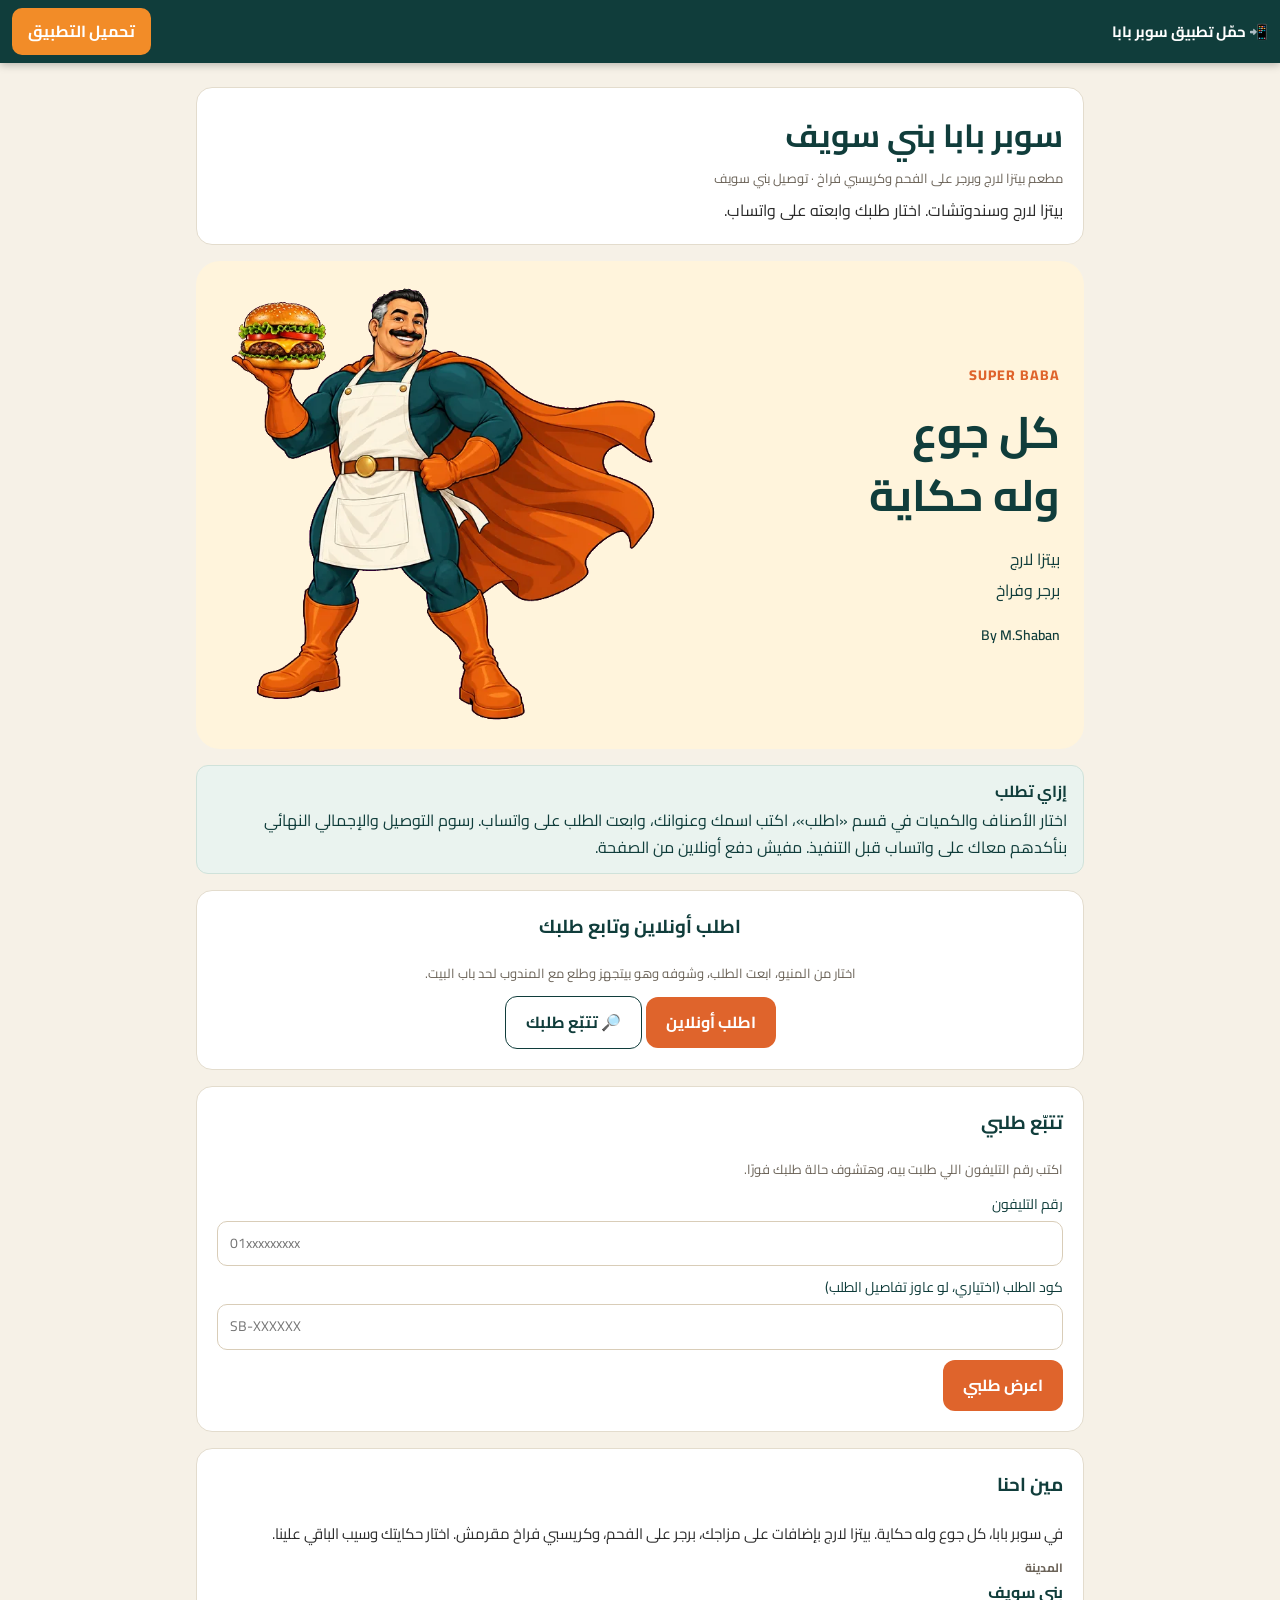
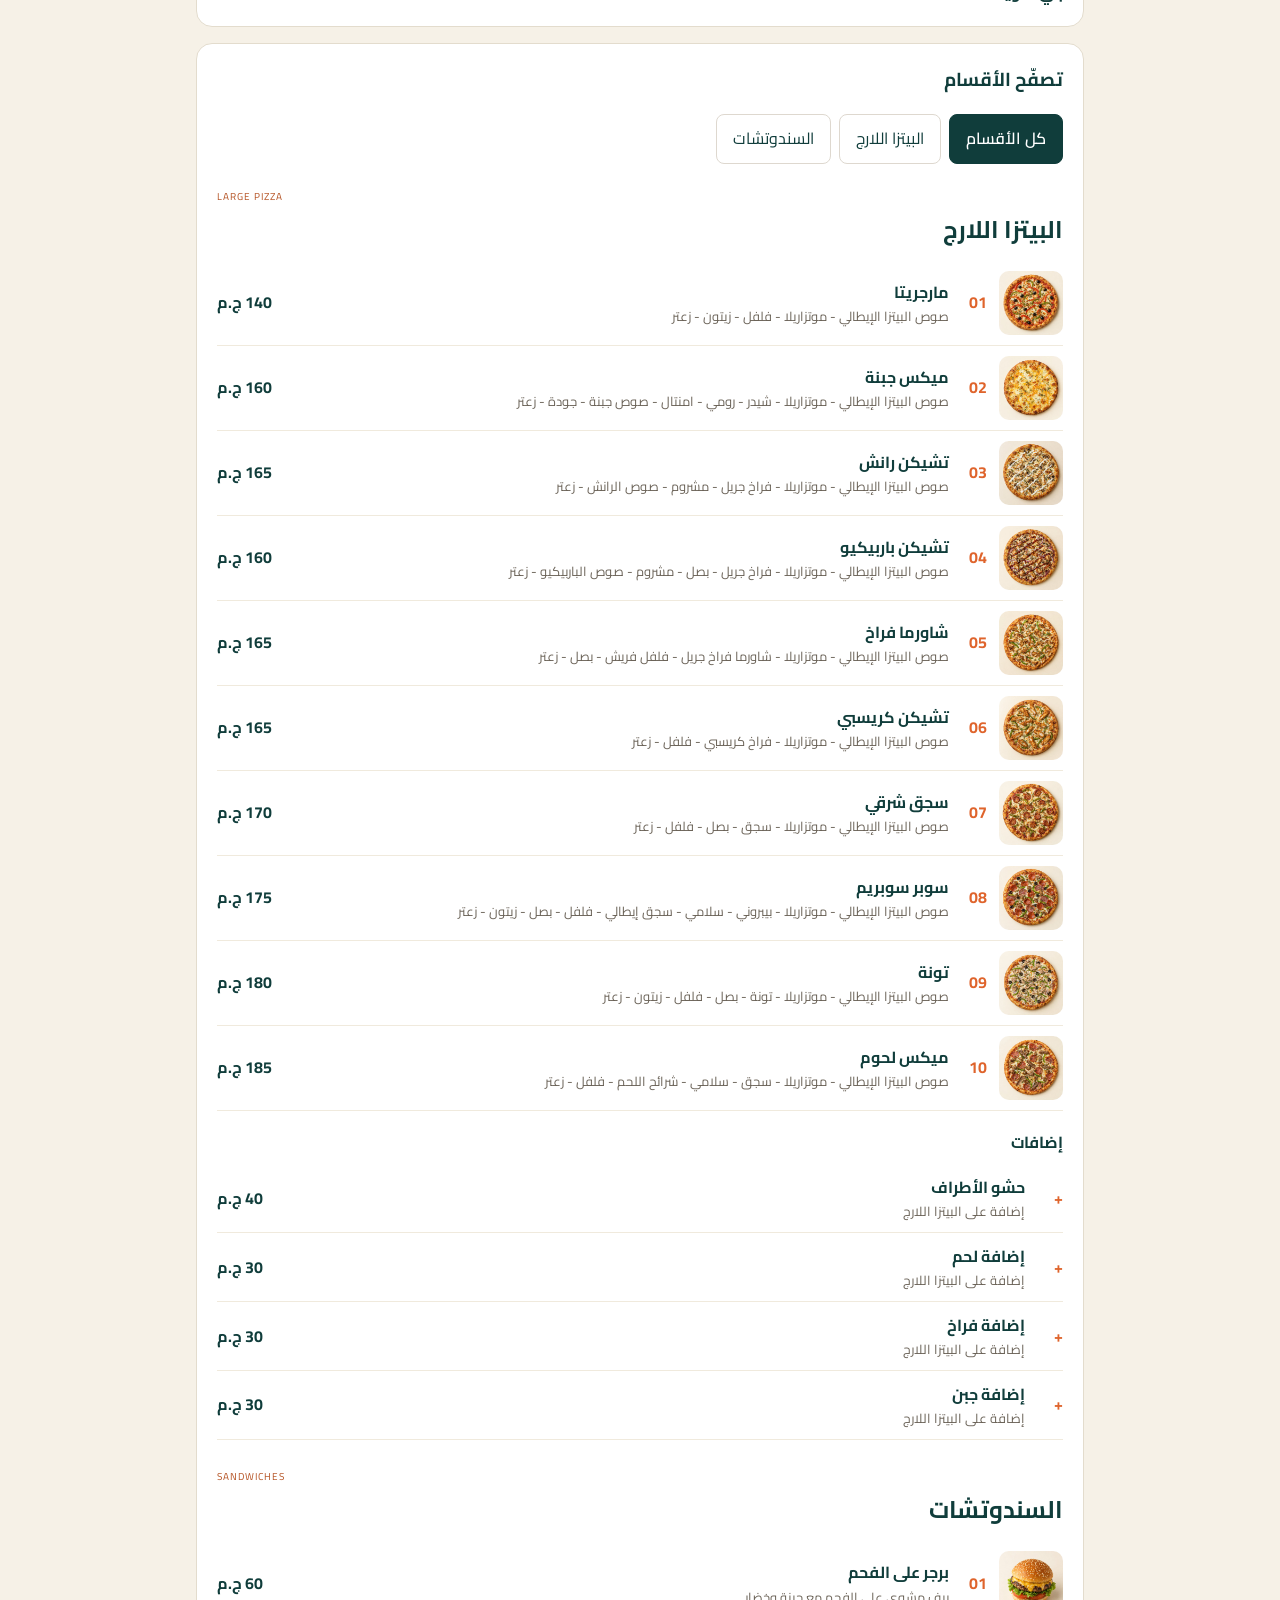
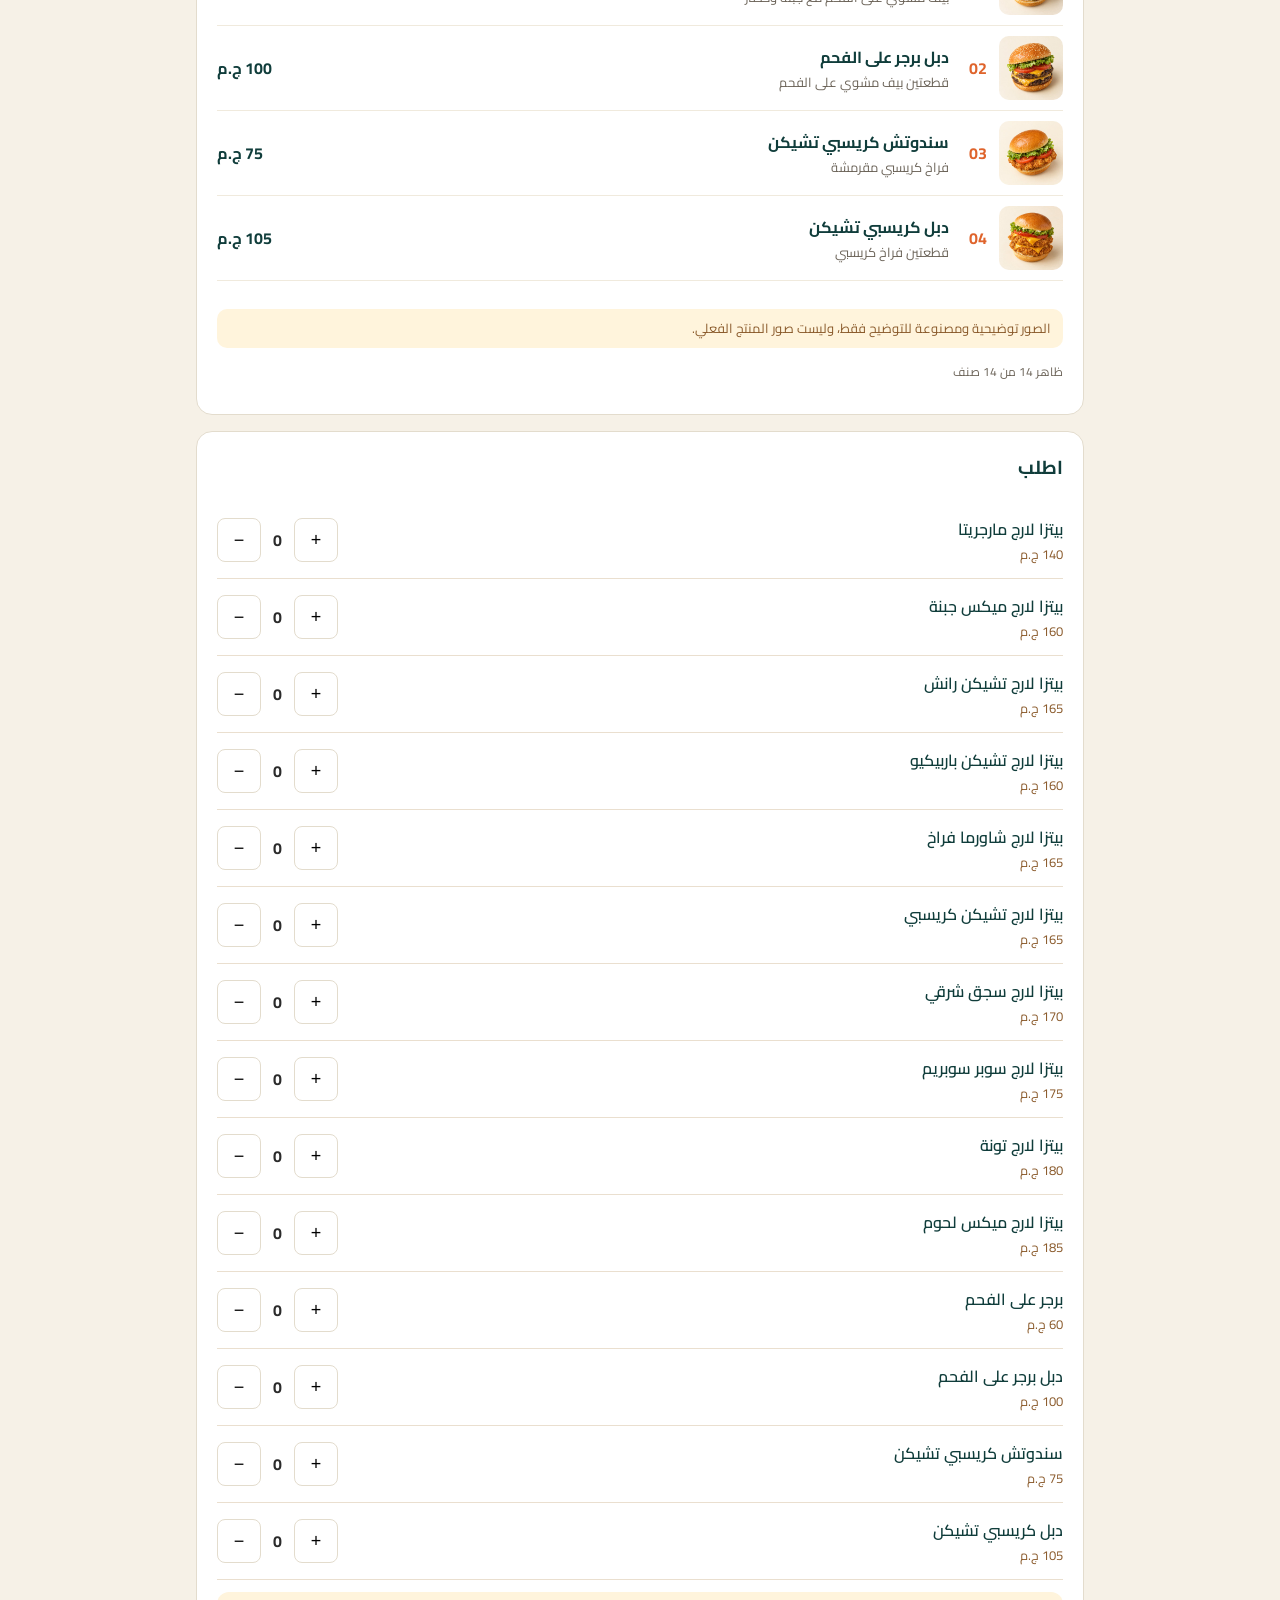
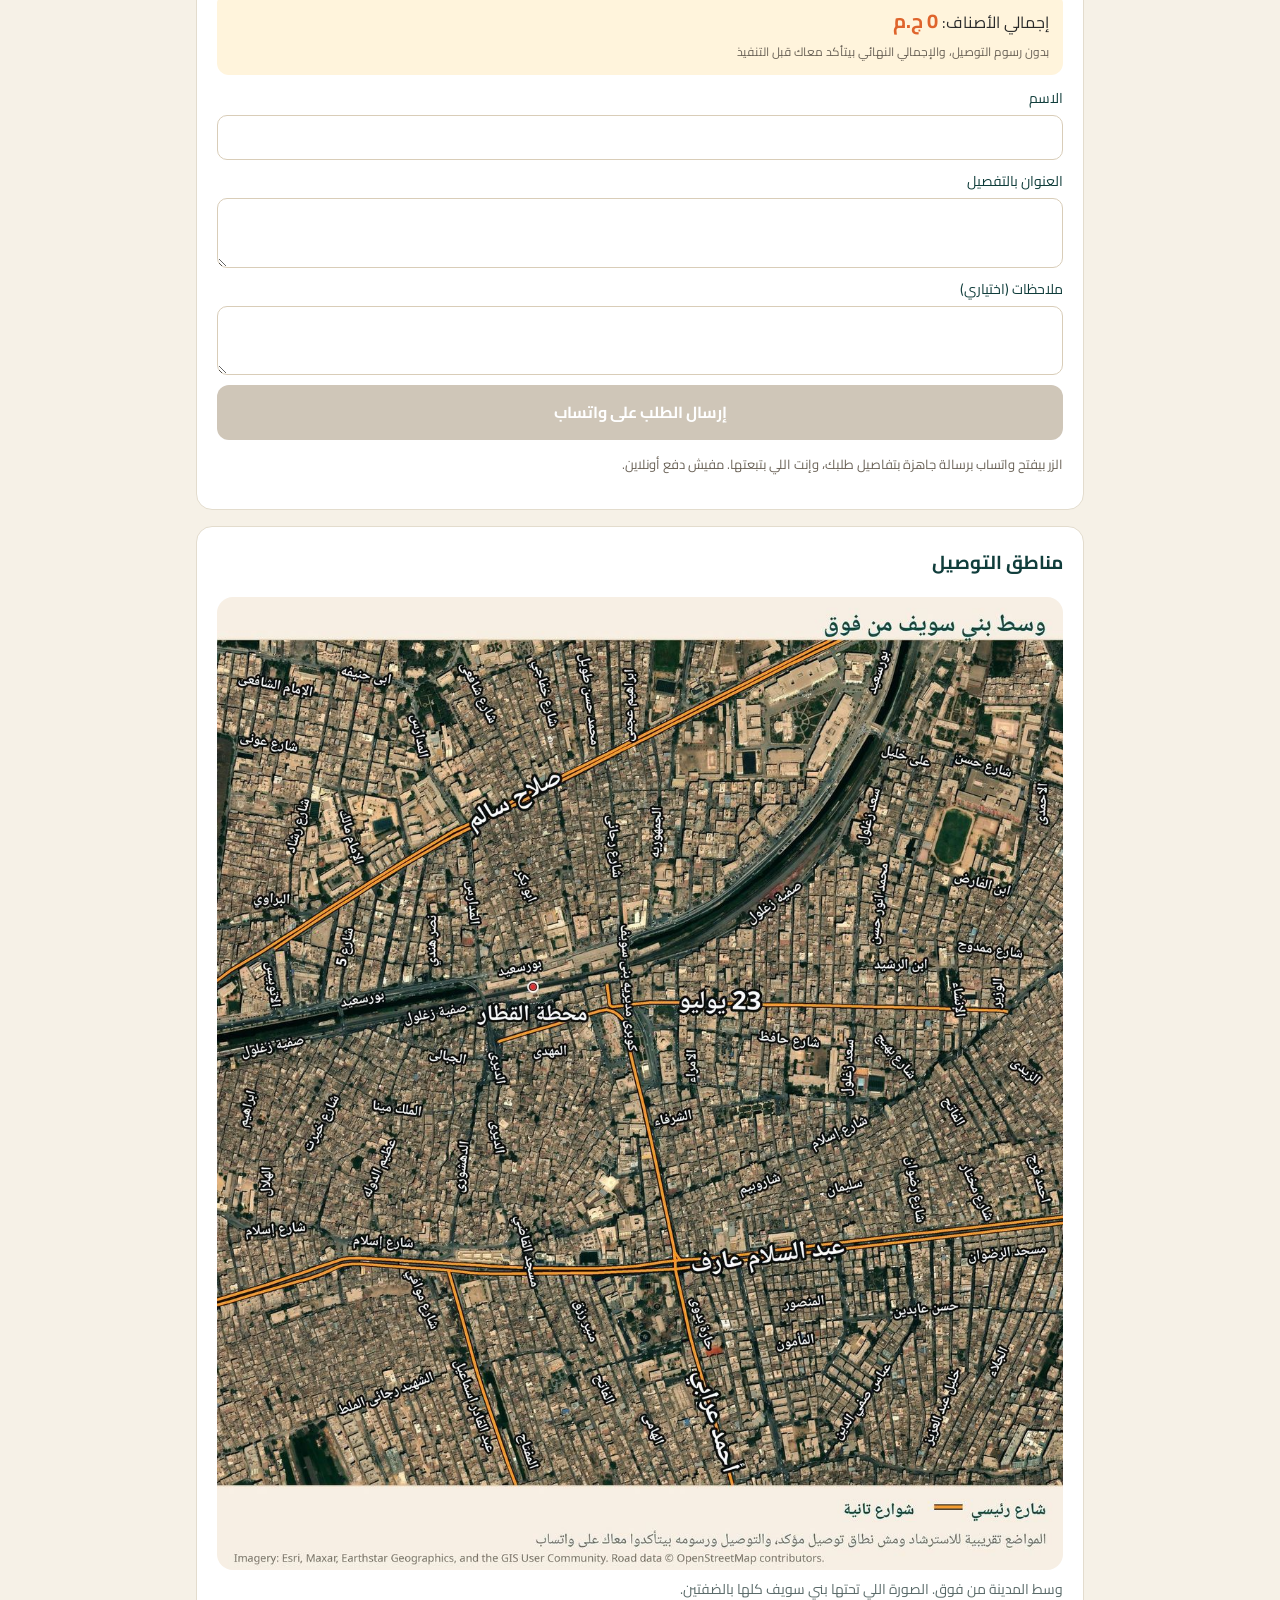
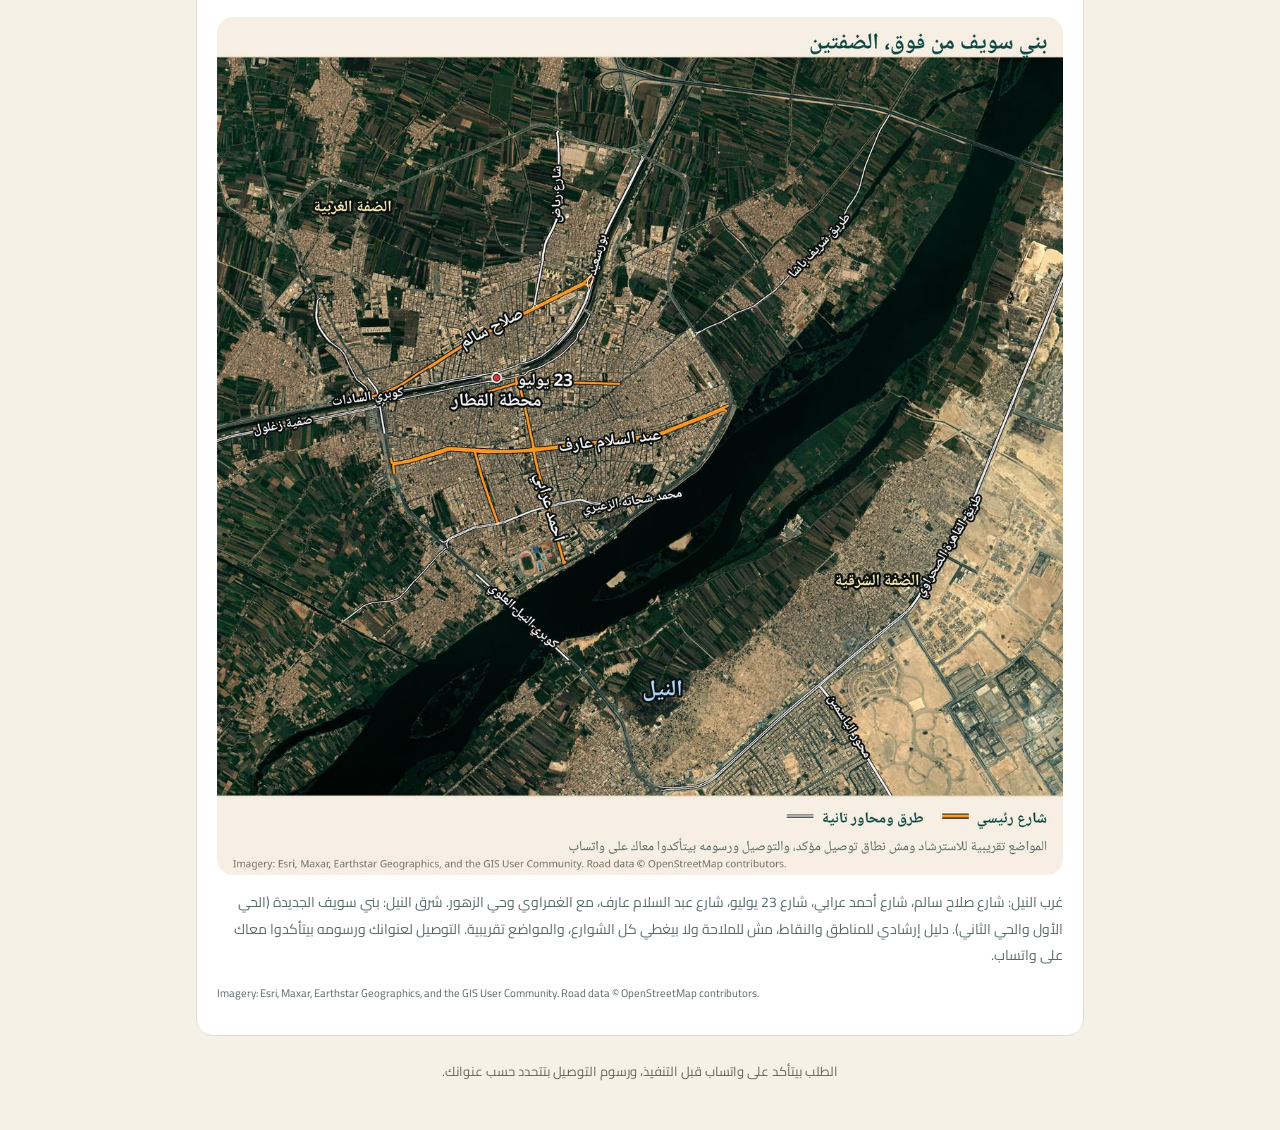
==== commit 51d14cb0: "Refactor menu sections in index.html" ====
--- a/index.html
+++ b/index.html
@@ -67,7 +67,7 @@
       <button type="button" data-f="pizza" aria-pressed="false">البيتزا اللارج</button>
       <button type="button" data-f="sandwich" aria-pressed="false">السندوتشات</button>
     </div>
-    <div id="menu-sections"><section class="sbm-menu"><h3>البيتزا اللارج</h3><div class="sbm-row"><span class="n">01</span><div class="b"><b>مارجريتا</b><span>صوص البيتزا الإيطالي - موتزاريلا - فلفل - زيتون - زعتر</span></div><span class="p">140 ج.م</span></div><div class="sbm-row"><span class="n">02</span><div class="b"><b>ميكس جبنة</b><span>صوص البيتزا الإيطالي - موتزاريلا - شيدر - رومي - امنتال - صوص جبنة - جودة - زعتر</span></div><span class="p">160 ج.م</span></div><div class="sbm-row"><span class="n">03</span><div class="b"><b>تشيكن رانش</b><span>صوص البيتزا الإيطالي - موتزاريلا - فراخ جريل - مشروم - صوص الرانش - زعتر</span></div><span class="p">165 ج.م</span></div><div class="sbm-row"><span class="n">04</span><div class="b"><b>تشيكن باربيكيو</b><span>صوص البيتزا الإيطالي - موتزاريلا - فراخ جريل - بصل - مشروم - صوص الباربيكيو - زعتر</span></div><span class="p">160 ج.م</span></div><div class="sbm-row"><span class="n">05</span><div class="b"><b>شاورما فراخ</b><span>صوص البيتزا الإيطالي - موتزاريلا - شاورما فراخ جريل - فلفل فريش - بصل - زعتر</span></div><span class="p">165 ج.م</span></div><div class="sbm-row"><span class="n">06</span><div class="b"><b>تشيكن كريسبي</b><span>صوص البيتزا الإيطالي - موتزاريلا - فراخ كريسبي - فلفل - زعتر</span></div><span class="p">165 ج.م</span></div><div class="sbm-row"><span class="n">07</span><div class="b"><b>سجق شرقي</b><span>صوص البيتزا الإيطالي - موتزاريلا - سجق - بصل - فلفل - زعتر</span></div><span class="p">170 ج.م</span></div><div class="sbm-row"><span class="n">08</span><div class="b"><b>سوبر سوبريم</b><span>صوص البيتزا الإيطالي - موتزاريلا - بيبروني - سلامي - سجق إيطالي - فلفل - بصل - زيتون - زعتر</span></div><span class="p">175 ج.م</span></div><div class="sbm-row"><span class="n">09</span><div class="b"><b>تونة</b><span>صوص البيتزا الإيطالي - موتزاريلا - تونة - بصل - فلفل - زيتون - زعتر</span></div><span class="p">180 ج.م</span></div><div class="sbm-row"><span class="n">10</span><div class="b"><b>ميكس لحوم</b><span>صوص البيتزا الإيطالي - موتزاريلا - سجق - سلامي - شرائح اللحم - فلفل - زعتر</span></div><span class="p">185 ج.م</span></div></section><section class="sbm-menu"><h3>السندوتشات</h3><div class="sbm-row"><span class="n">01</span><div class="b"><b>برجر على الفحم</b><span>بيف مشوي على الفحم مع جبنة وخضار</span></div><span class="p">60 ج.م</span></div><div class="sbm-row"><span class="n">02</span><div class="b"><b>دبل برجر على الفحم</b><span>قطعتين بيف مشوي على الفحم</span></div><span class="p">115 ج.م</span></div><div class="sbm-row"><span class="n">03</span><div class="b"><b>سندوتش كريسبي تشيكن</b><span>فراخ كريسبي مقرمشة</span></div><span class="p">75 ج.م</span></div><div class="sbm-row"><span class="n">04</span><div class="b"><b>دبل كريسبي تشيكن</b><span>قطعتين فراخ كريسبي</span></div><span class="p">105 ج.م</span></div></section></div>
+    <div id="menu-sections"><section class="sbm-menu"><h3>البيتزا اللارج</h3><div class="sbm-row"><span class="n">01</span><div class="b"><b>مارجريتا</b><span>صوص البيتزا الإيطالي - موتزاريلا - فلفل - زيتون - زعتر</span></div><span class="p">140 ج.م</span></div><div class="sbm-row"><span class="n">02</span><div class="b"><b>ميكس جبنة</b><span>صوص البيتزا الإيطالي - موتزاريلا - شيدر - رومي - امنتال - صوص جبنة - جودة - زعتر</span></div><span class="p">160 ج.م</span></div><div class="sbm-row"><span class="n">03</span><div class="b"><b>تشيكن رانش</b><span>صوص البيتزا الإيطالي - موتزاريلا - فراخ جريل - مشروم - صوص الرانش - زعتر</span></div><span class="p">165 ج.م</span></div><div class="sbm-row"><span class="n">04</span><div class="b"><b>تشيكن باربيكيو</b><span>صوص البيتزا الإيطالي - موتزاريلا - فراخ جريل - بصل - مشروم - صوص الباربيكيو - زعتر</span></div><span class="p">160 ج.م</span></div><div class="sbm-row"><span class="n">05</span><div class="b"><b>شاورما فراخ</b><span>صوص البيتزا الإيطالي - موتزاريلا - شاورما فراخ جريل - فلفل فريش - بصل - زعتر</span></div><span class="p">165 ج.م</span></div><div class="sbm-row"><span class="n">06</span><div class="b"><b>تشيكن كريسبي</b><span>صوص البيتزا الإيطالي - موتزاريلا - فراخ كريسبي - فلفل - زعتر</span></div><span class="p">165 ج.م</span></div><div class="sbm-row"><span class="n">07</span><div class="b"><b>سجق شرقي</b><span>صوص البيتزا الإيطالي - موتزاريلا - سجق - بصل - فلفل - زعتر</span></div><span class="p">170 ج.م</span></div><div class="sbm-row"><span class="n">08</span><div class="b"><b>سوبر سوبريم</b><span>صوص البيتزا الإيطالي - موتزاريلا - بيبروني - سلامي - سجق إيطالي - فلفل - بصل - زيتون - زعتر</span></div><span class="p">175 ج.م</span></div><div class="sbm-row"><span class="n">09</span><div class="b"><b>تونة</b><span>صوص البيتزا الإيطالي - موتزاريلا - تونة - بصل - فلفل - زيتون - زعتر</span></div><span class="p">180 ج.م</span></div><div class="sbm-row"><span class="n">10</span><div class="b"><b>ميكس لحوم</b><span>صوص البيتزا الإيطالي - موتزاريلا - سجق - سلامي - شرائح اللحم - فلفل - زعتر</span></div><span class="p">185 ج.م</span></div></section><section class="sbm-menu"><h3>السندوتشات</h3><div class="sbm-row"><span class="n">01</span><div class="b"><b>برجر على الفحم</b><span>بيف مشوي على الفحم مع جبنة وخضار</span></div><span class="p">60 ج.م</span></div><div class="sbm-row"><span class="n">02</span><div class="b"><b>دبل برجر على الفحم</b><span>قطعتين بيف مشوي على الفحم</span></div><span class="p">100 ج.م</span></div><div class="sbm-row"><span class="n">03</span><div class="b"><b>سندوتش كريسبي تشيكن</b><span>فراخ كريسبي مقرمشة</span></div><span class="p">75 ج.م</span></div><div class="sbm-row"><span class="n">04</span><div class="b"><b>دبل كريسبي تشيكن</b><span>قطعتين فراخ كريسبي</span></div><span class="p">105 ج.م</span></div></section></div>
     <p class="sbm-photonote">الصور توضيحية ومصنوعة للتوضيح فقط، وليست صور المنتج الفعلي.</p>
     <p class="sbm-count" id="menu-count"></p>
   </section>
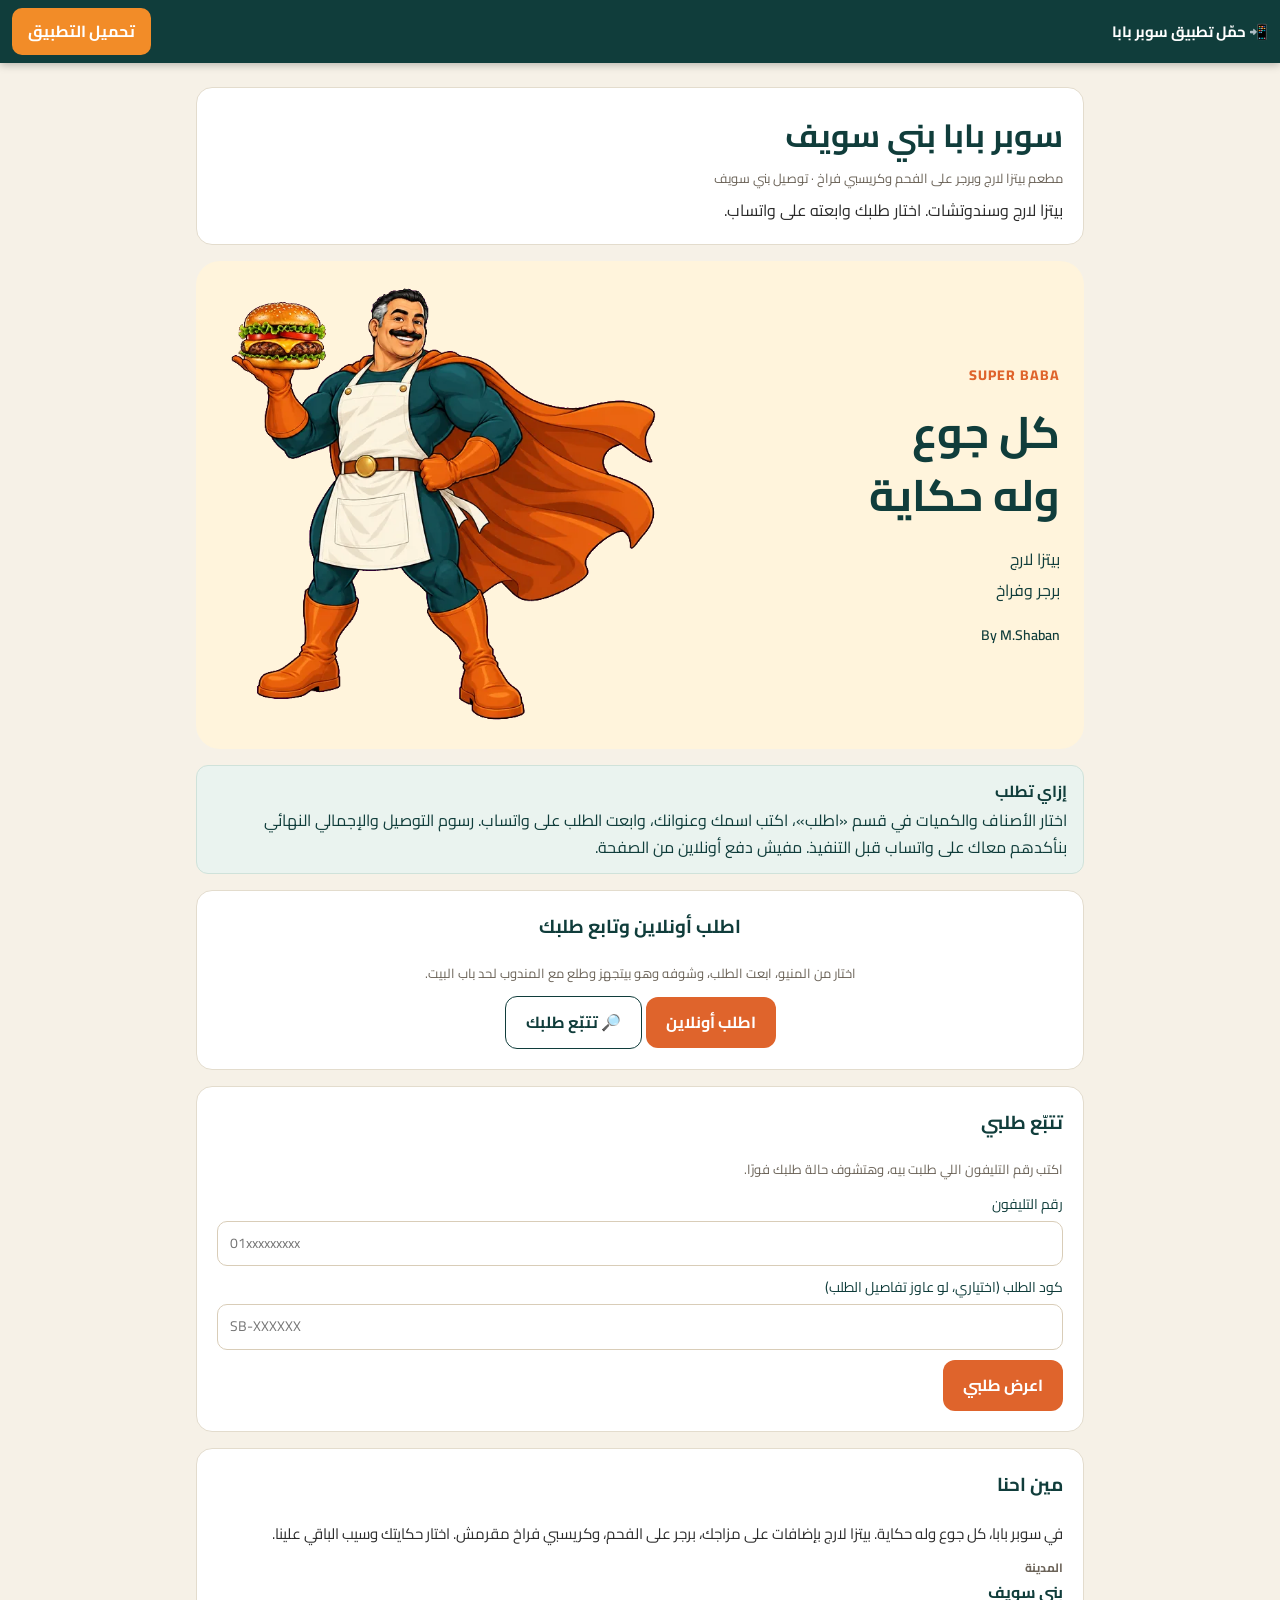
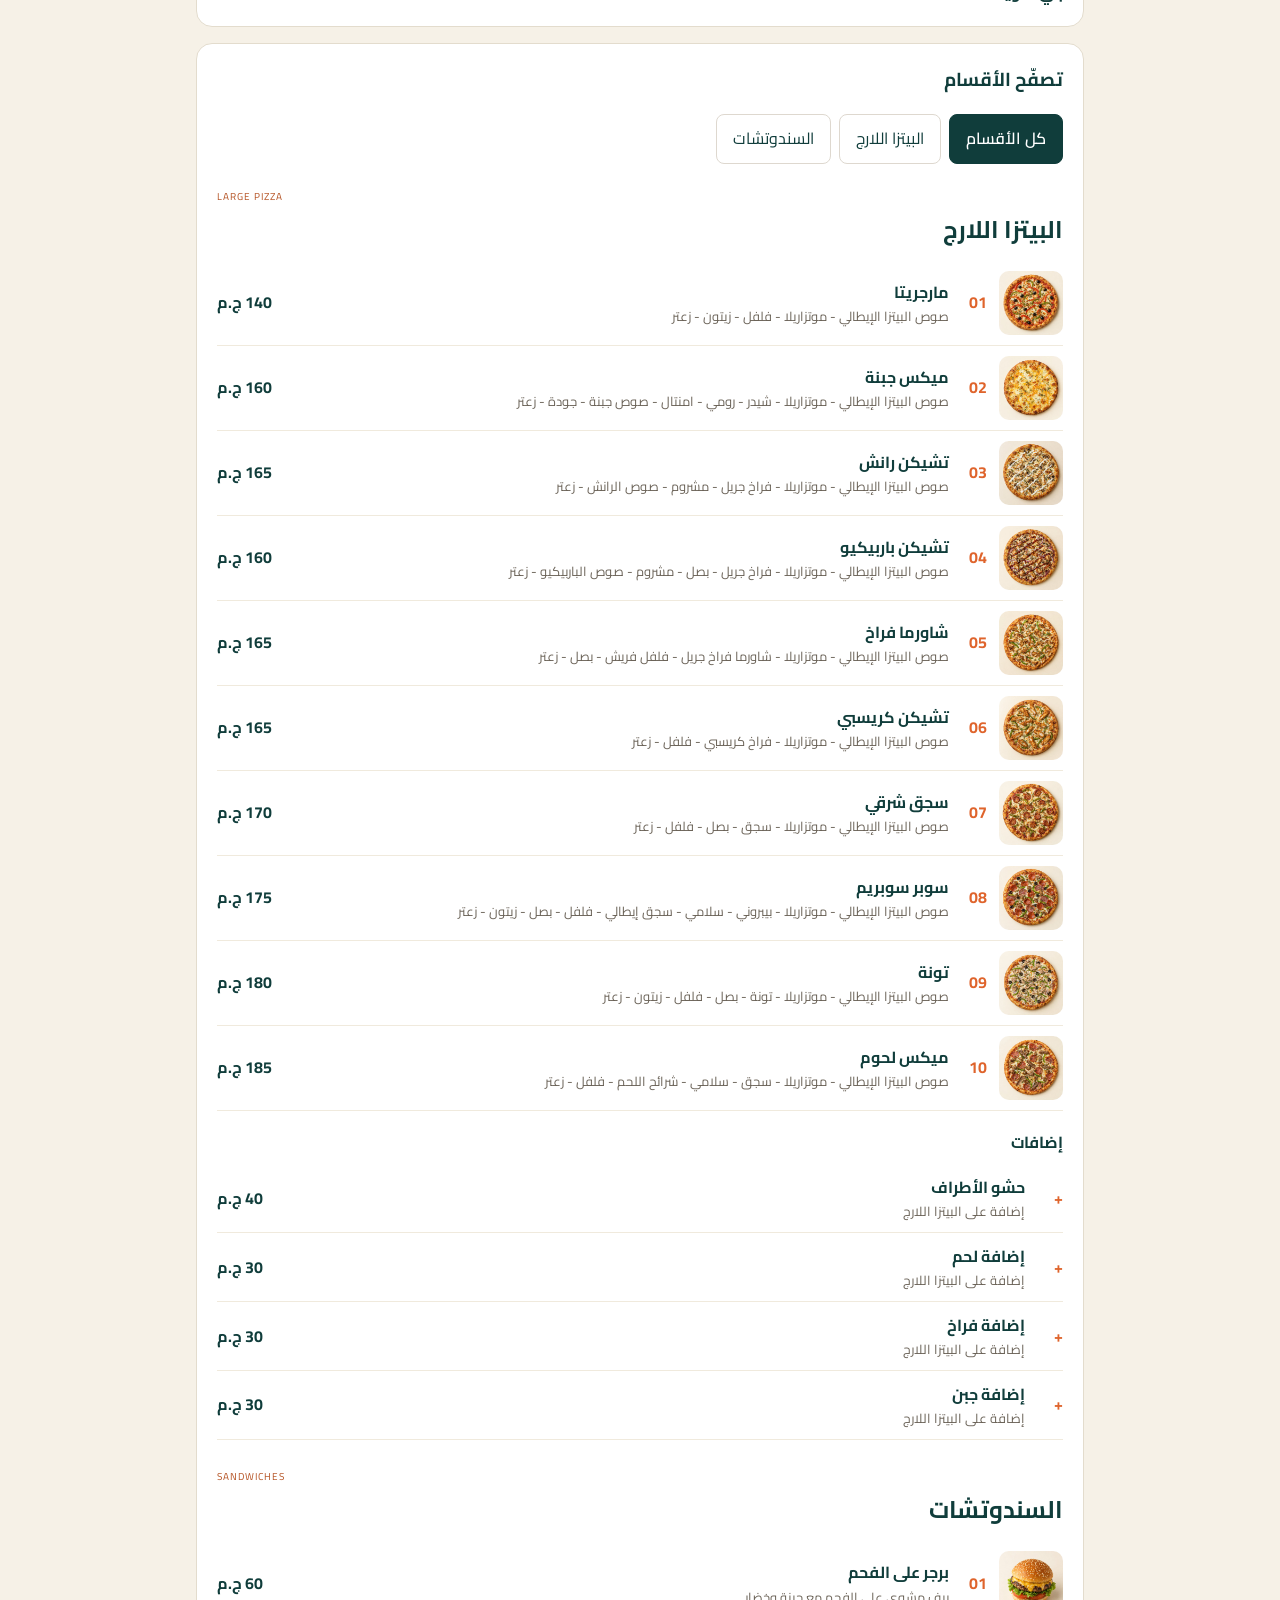
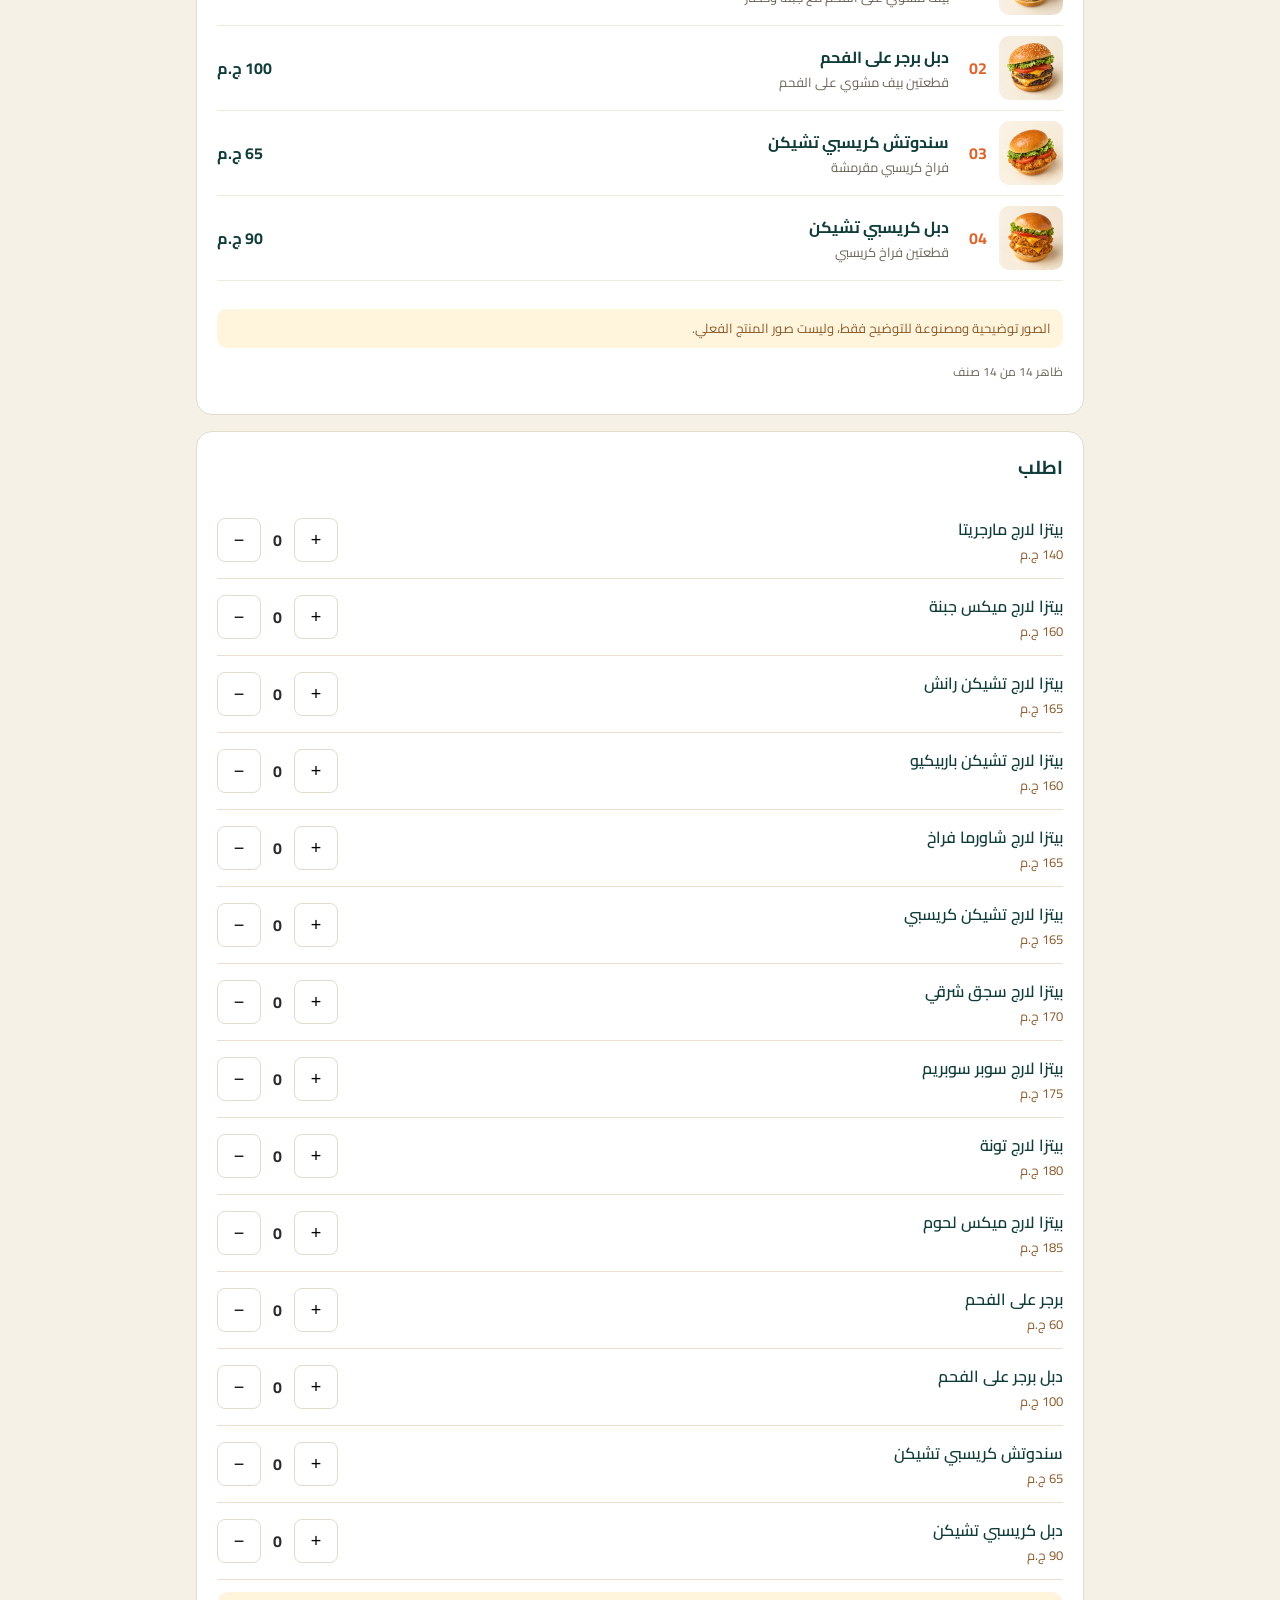
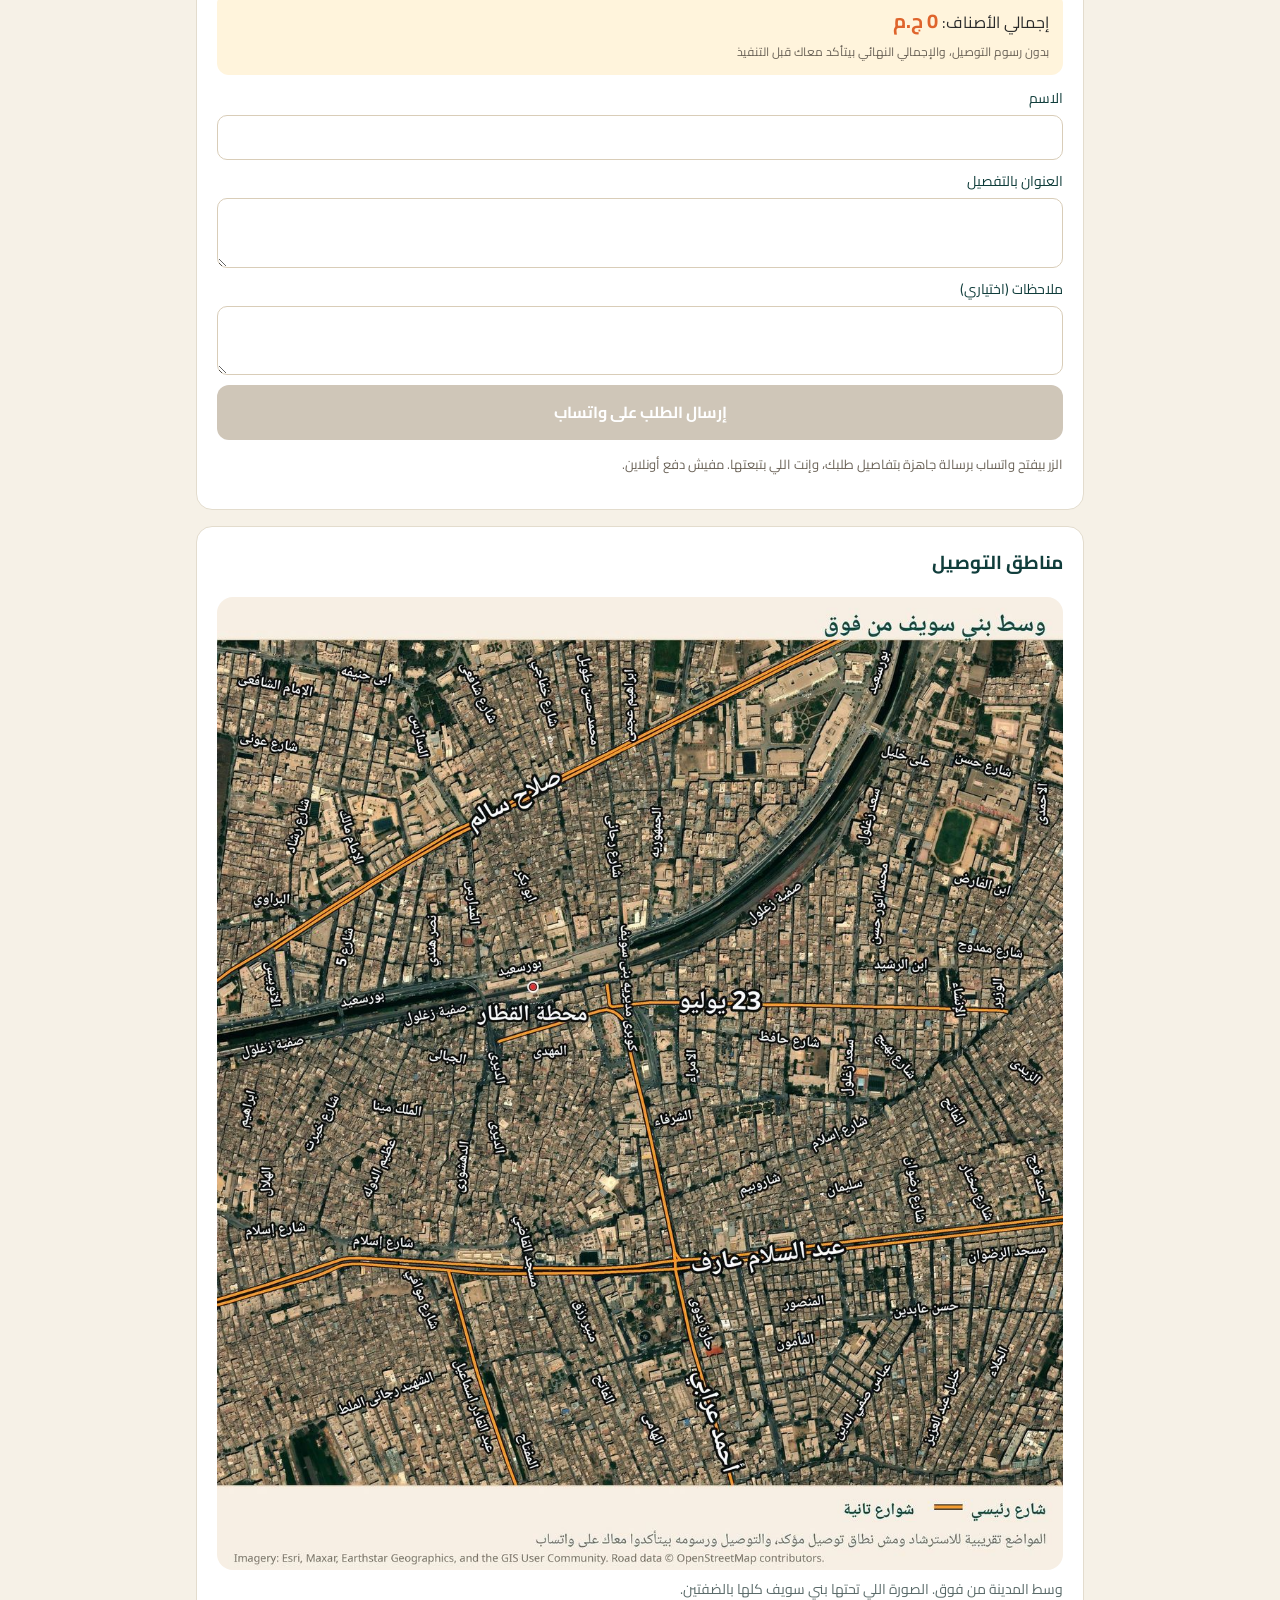
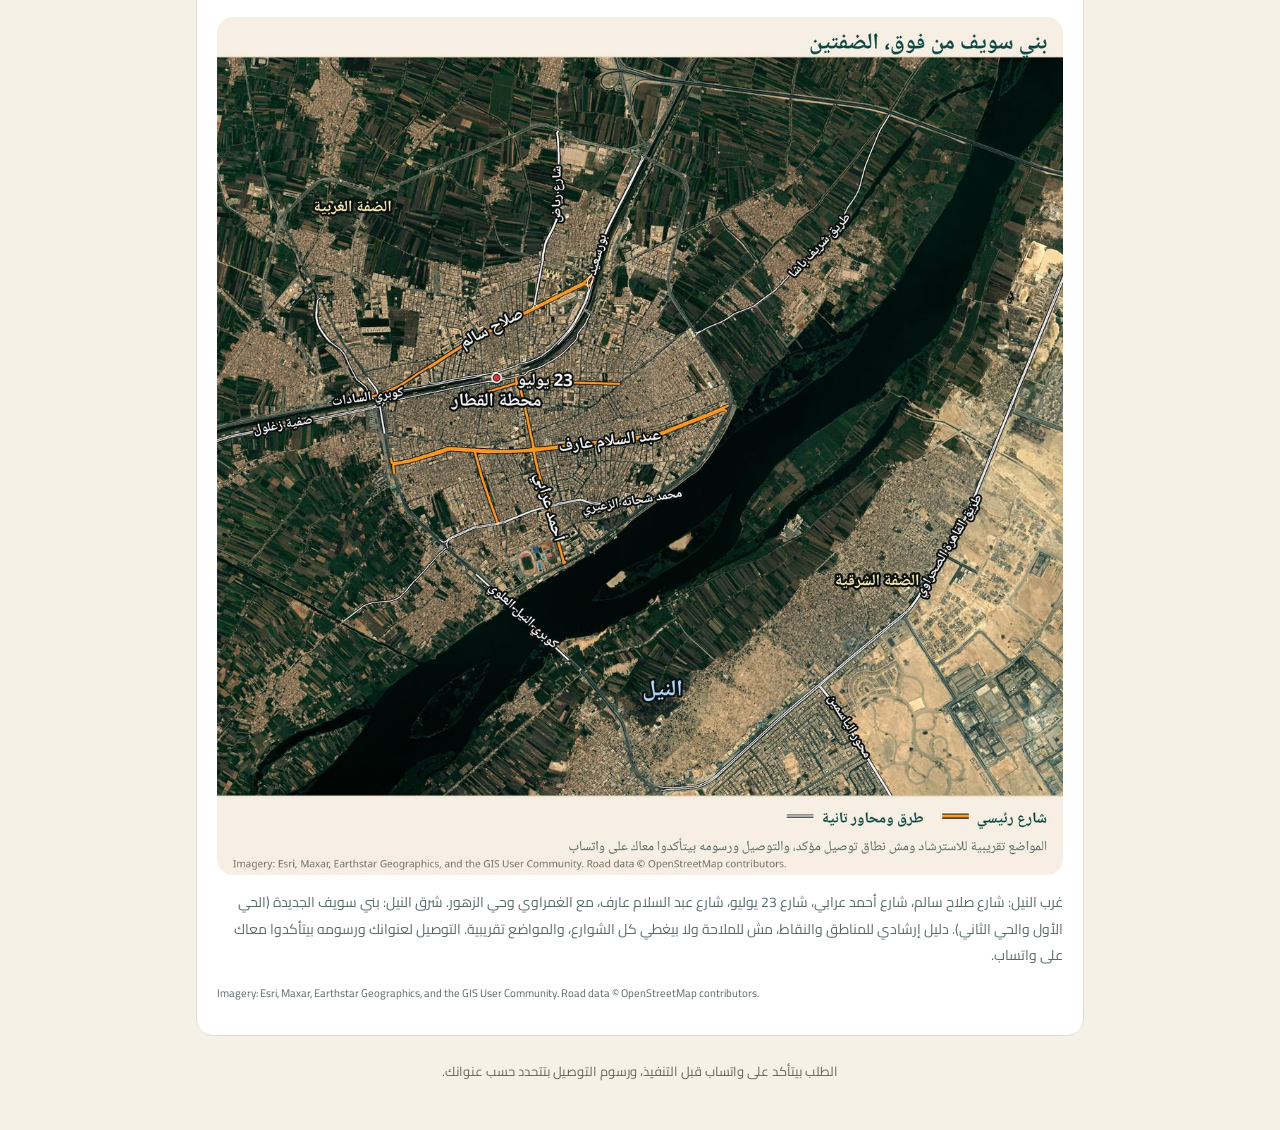
==== commit b02a60d4: "Update menu sections in index.html" ====
--- a/index.html
+++ b/index.html
@@ -67,7 +67,7 @@
       <button type="button" data-f="pizza" aria-pressed="false">البيتزا اللارج</button>
       <button type="button" data-f="sandwich" aria-pressed="false">السندوتشات</button>
     </div>
-    <div id="menu-sections"><section class="sbm-menu"><h3>البيتزا اللارج</h3><div class="sbm-row"><span class="n">01</span><div class="b"><b>مارجريتا</b><span>صوص البيتزا الإيطالي - موتزاريلا - فلفل - زيتون - زعتر</span></div><span class="p">140 ج.م</span></div><div class="sbm-row"><span class="n">02</span><div class="b"><b>ميكس جبنة</b><span>صوص البيتزا الإيطالي - موتزاريلا - شيدر - رومي - امنتال - صوص جبنة - جودة - زعتر</span></div><span class="p">160 ج.م</span></div><div class="sbm-row"><span class="n">03</span><div class="b"><b>تشيكن رانش</b><span>صوص البيتزا الإيطالي - موتزاريلا - فراخ جريل - مشروم - صوص الرانش - زعتر</span></div><span class="p">165 ج.م</span></div><div class="sbm-row"><span class="n">04</span><div class="b"><b>تشيكن باربيكيو</b><span>صوص البيتزا الإيطالي - موتزاريلا - فراخ جريل - بصل - مشروم - صوص الباربيكيو - زعتر</span></div><span class="p">160 ج.م</span></div><div class="sbm-row"><span class="n">05</span><div class="b"><b>شاورما فراخ</b><span>صوص البيتزا الإيطالي - موتزاريلا - شاورما فراخ جريل - فلفل فريش - بصل - زعتر</span></div><span class="p">165 ج.م</span></div><div class="sbm-row"><span class="n">06</span><div class="b"><b>تشيكن كريسبي</b><span>صوص البيتزا الإيطالي - موتزاريلا - فراخ كريسبي - فلفل - زعتر</span></div><span class="p">165 ج.م</span></div><div class="sbm-row"><span class="n">07</span><div class="b"><b>سجق شرقي</b><span>صوص البيتزا الإيطالي - موتزاريلا - سجق - بصل - فلفل - زعتر</span></div><span class="p">170 ج.م</span></div><div class="sbm-row"><span class="n">08</span><div class="b"><b>سوبر سوبريم</b><span>صوص البيتزا الإيطالي - موتزاريلا - بيبروني - سلامي - سجق إيطالي - فلفل - بصل - زيتون - زعتر</span></div><span class="p">175 ج.م</span></div><div class="sbm-row"><span class="n">09</span><div class="b"><b>تونة</b><span>صوص البيتزا الإيطالي - موتزاريلا - تونة - بصل - فلفل - زيتون - زعتر</span></div><span class="p">180 ج.م</span></div><div class="sbm-row"><span class="n">10</span><div class="b"><b>ميكس لحوم</b><span>صوص البيتزا الإيطالي - موتزاريلا - سجق - سلامي - شرائح اللحم - فلفل - زعتر</span></div><span class="p">185 ج.م</span></div></section><section class="sbm-menu"><h3>السندوتشات</h3><div class="sbm-row"><span class="n">01</span><div class="b"><b>برجر على الفحم</b><span>بيف مشوي على الفحم مع جبنة وخضار</span></div><span class="p">60 ج.م</span></div><div class="sbm-row"><span class="n">02</span><div class="b"><b>دبل برجر على الفحم</b><span>قطعتين بيف مشوي على الفحم</span></div><span class="p">100 ج.م</span></div><div class="sbm-row"><span class="n">03</span><div class="b"><b>سندوتش كريسبي تشيكن</b><span>فراخ كريسبي مقرمشة</span></div><span class="p">75 ج.م</span></div><div class="sbm-row"><span class="n">04</span><div class="b"><b>دبل كريسبي تشيكن</b><span>قطعتين فراخ كريسبي</span></div><span class="p">105 ج.م</span></div></section></div>
+    <div id="menu-sections"><section class="sbm-menu"><h3>البيتزا اللارج</h3><div class="sbm-row"><span class="n">01</span><div class="b"><b>مارجريتا</b><span>صوص البيتزا الإيطالي - موتزاريلا - فلفل - زيتون - زعتر</span></div><span class="p">140 ج.م</span></div><div class="sbm-row"><span class="n">02</span><div class="b"><b>ميكس جبنة</b><span>صوص البيتزا الإيطالي - موتزاريلا - شيدر - رومي - امنتال - صوص جبنة - جودة - زعتر</span></div><span class="p">160 ج.م</span></div><div class="sbm-row"><span class="n">03</span><div class="b"><b>تشيكن رانش</b><span>صوص البيتزا الإيطالي - موتزاريلا - فراخ جريل - مشروم - صوص الرانش - زعتر</span></div><span class="p">165 ج.م</span></div><div class="sbm-row"><span class="n">04</span><div class="b"><b>تشيكن باربيكيو</b><span>صوص البيتزا الإيطالي - موتزاريلا - فراخ جريل - بصل - مشروم - صوص الباربيكيو - زعتر</span></div><span class="p">160 ج.م</span></div><div class="sbm-row"><span class="n">05</span><div class="b"><b>شاورما فراخ</b><span>صوص البيتزا الإيطالي - موتزاريلا - شاورما فراخ جريل - فلفل فريش - بصل - زعتر</span></div><span class="p">165 ج.م</span></div><div class="sbm-row"><span class="n">06</span><div class="b"><b>تشيكن كريسبي</b><span>صوص البيتزا الإيطالي - موتزاريلا - فراخ كريسبي - فلفل - زعتر</span></div><span class="p">165 ج.م</span></div><div class="sbm-row"><span class="n">07</span><div class="b"><b>سجق شرقي</b><span>صوص البيتزا الإيطالي - موتزاريلا - سجق - بصل - فلفل - زعتر</span></div><span class="p">170 ج.م</span></div><div class="sbm-row"><span class="n">08</span><div class="b"><b>سوبر سوبريم</b><span>صوص البيتزا الإيطالي - موتزاريلا - بيبروني - سلامي - سجق إيطالي - فلفل - بصل - زيتون - زعتر</span></div><span class="p">175 ج.م</span></div><div class="sbm-row"><span class="n">09</span><div class="b"><b>تونة</b><span>صوص البيتزا الإيطالي - موتزاريلا - تونة - بصل - فلفل - زيتون - زعتر</span></div><span class="p">180 ج.م</span></div><div class="sbm-row"><span class="n">10</span><div class="b"><b>ميكس لحوم</b><span>صوص البيتزا الإيطالي - موتزاريلا - سجق - سلامي - شرائح اللحم - فلفل - زعتر</span></div><span class="p">185 ج.م</span></div></section><section class="sbm-menu"><h3>السندوتشات</h3><div class="sbm-row"><span class="n">01</span><div class="b"><b>برجر على الفحم</b><span>بيف مشوي على الفحم مع جبنة وخضار</span></div><span class="p">60 ج.م</span></div><div class="sbm-row"><span class="n">02</span><div class="b"><b>دبل برجر على الفحم</b><span>قطعتين بيف مشوي على الفحم</span></div><span class="p">100 ج.م</span></div><div class="sbm-row"><span class="n">03</span><div class="b"><b>سندوتش كريسبي تشيكن</b><span>فراخ كريسبي مقرمشة</span></div><span class="p">65 ج.م</span></div><div class="sbm-row"><span class="n">04</span><div class="b"><b>دبل كريسبي تشيكن</b><span>قطعتين فراخ كريسبي</span></div><span class="p">90 ج.م</span></div></section></div>
     <p class="sbm-photonote">الصور توضيحية ومصنوعة للتوضيح فقط، وليست صور المنتج الفعلي.</p>
     <p class="sbm-count" id="menu-count"></p>
   </section>
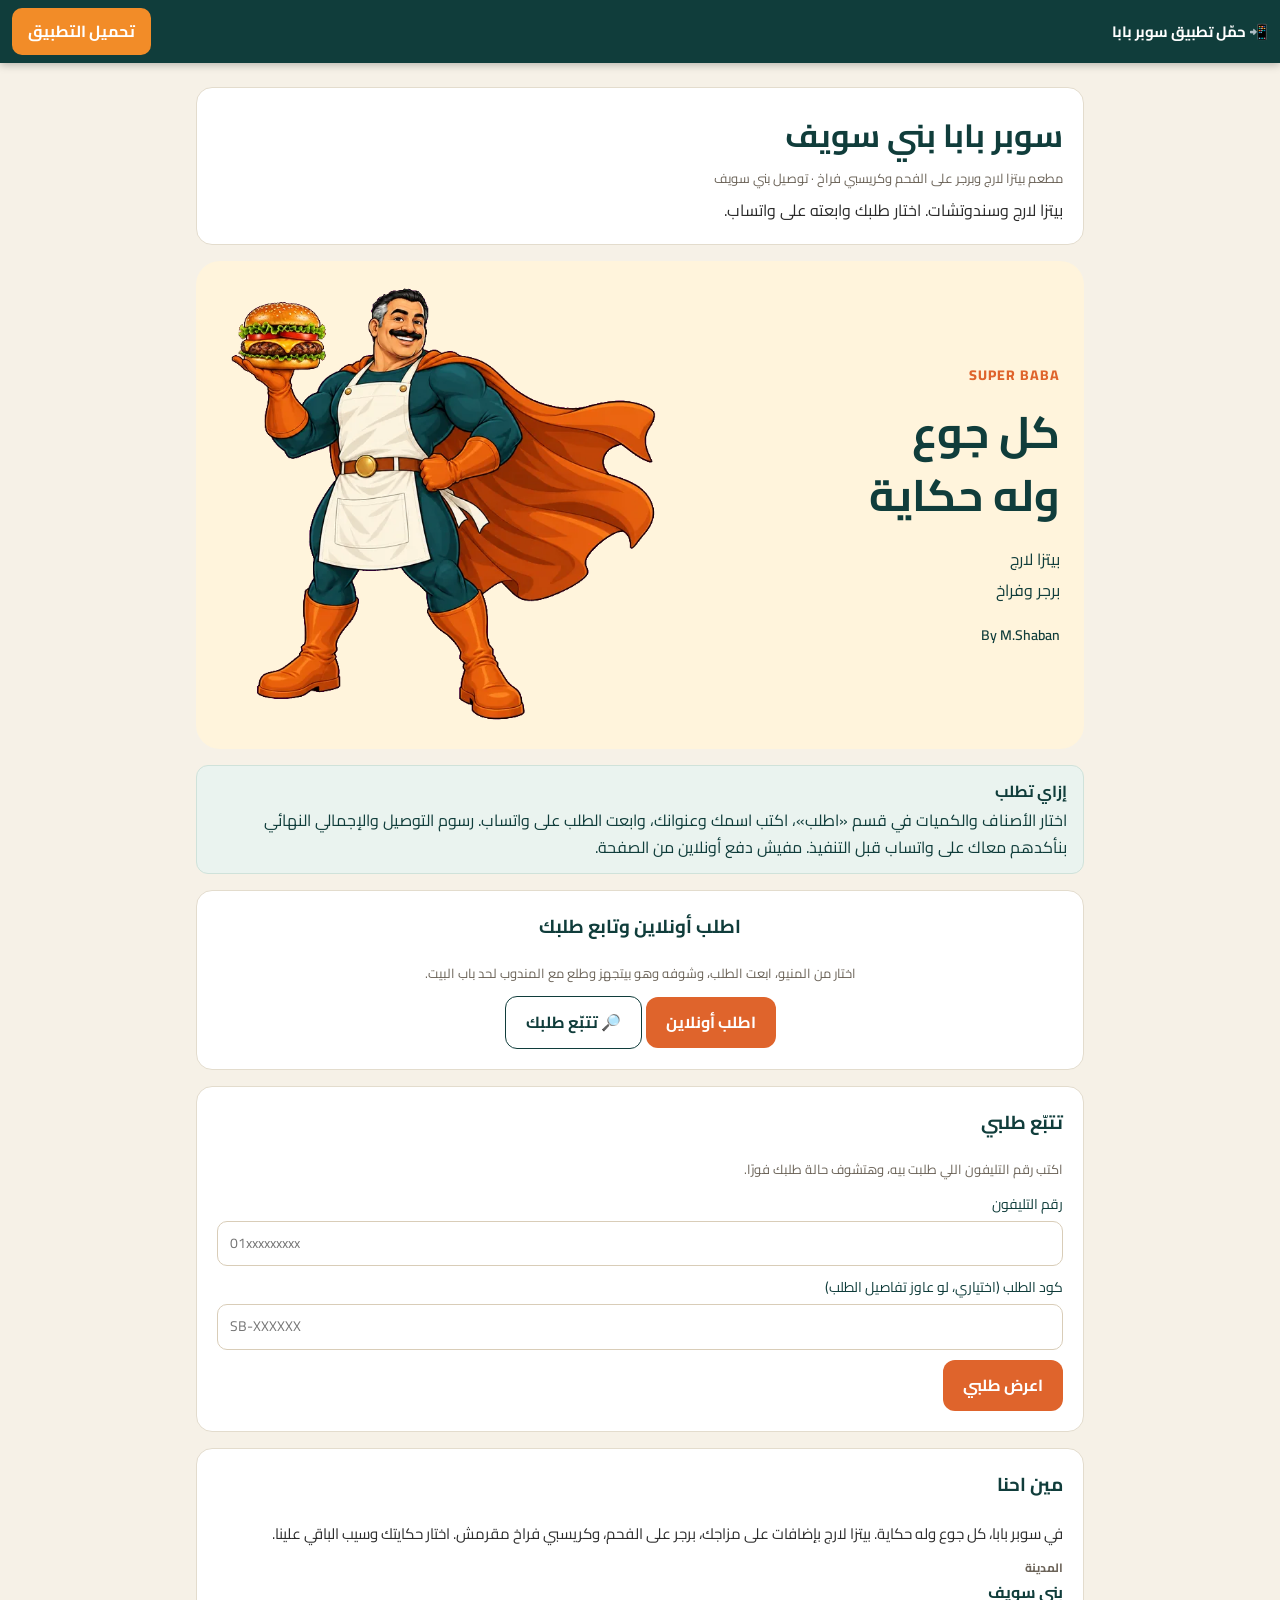
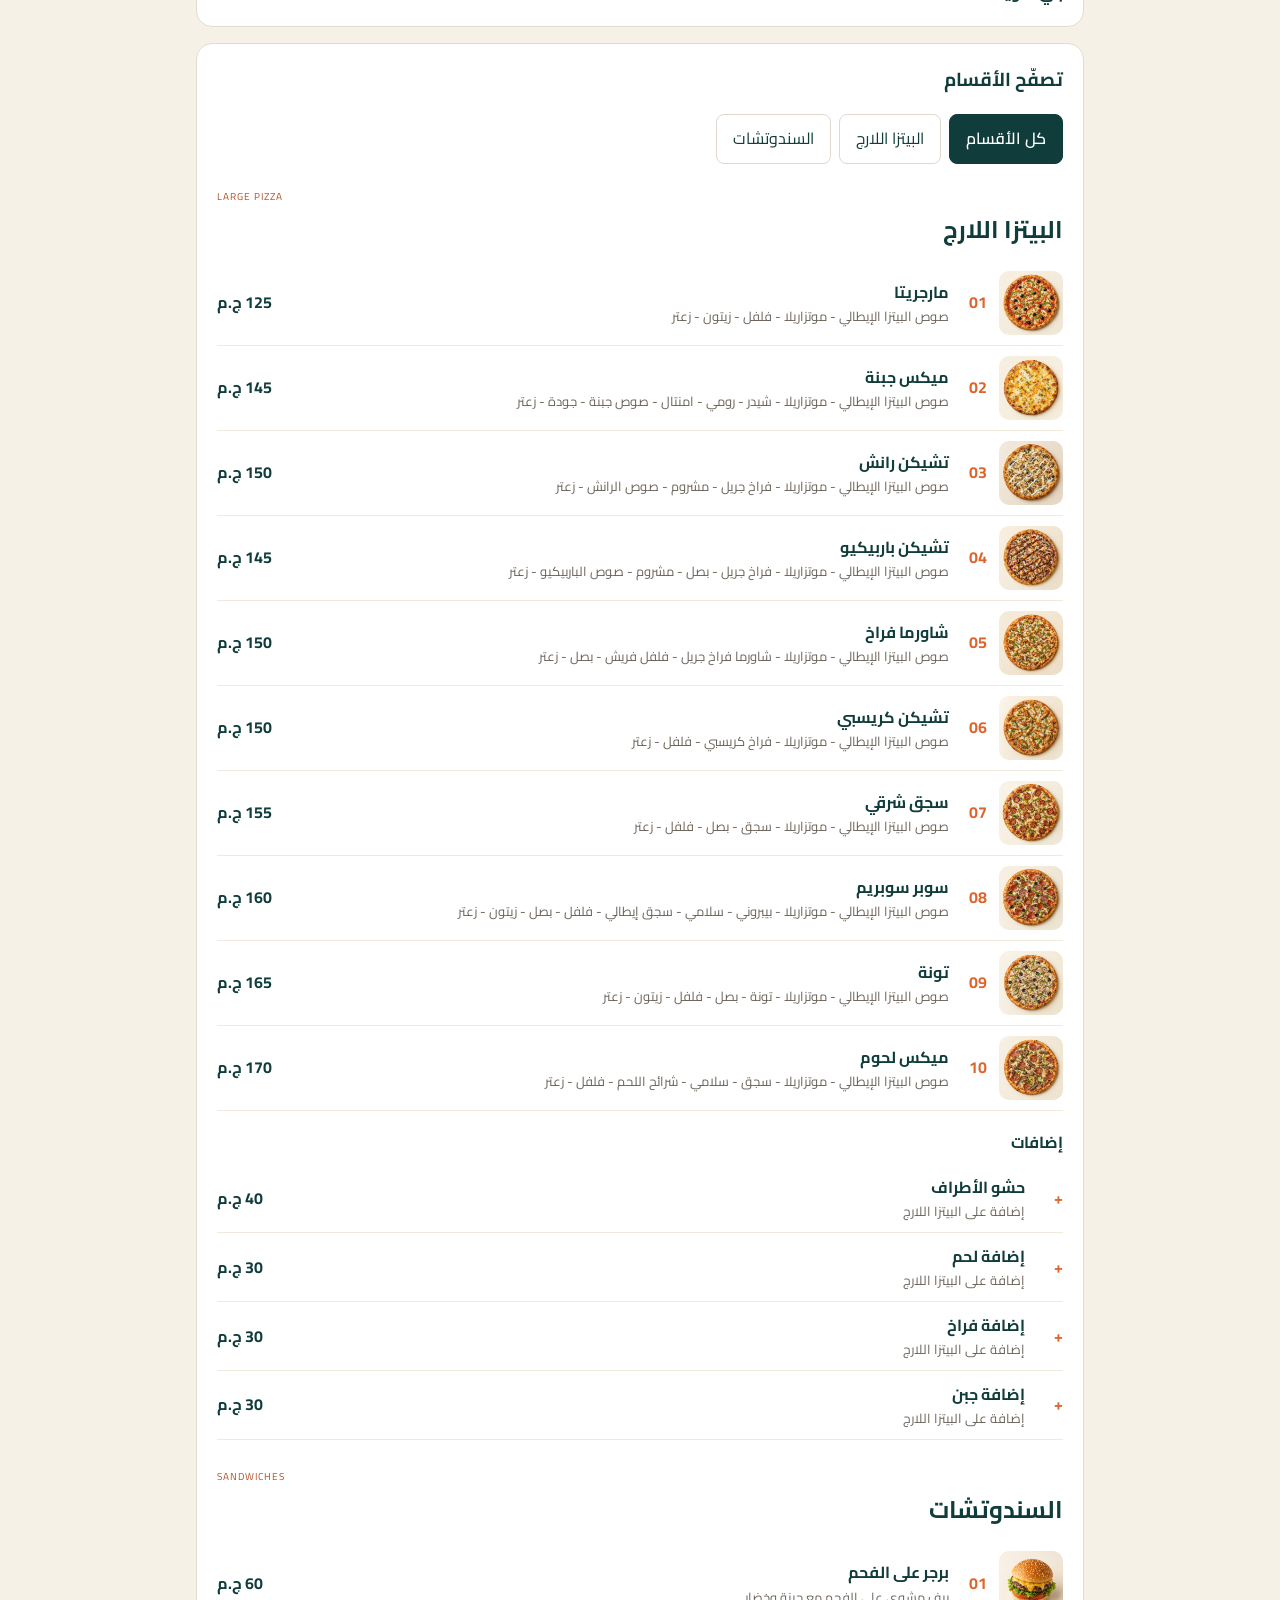
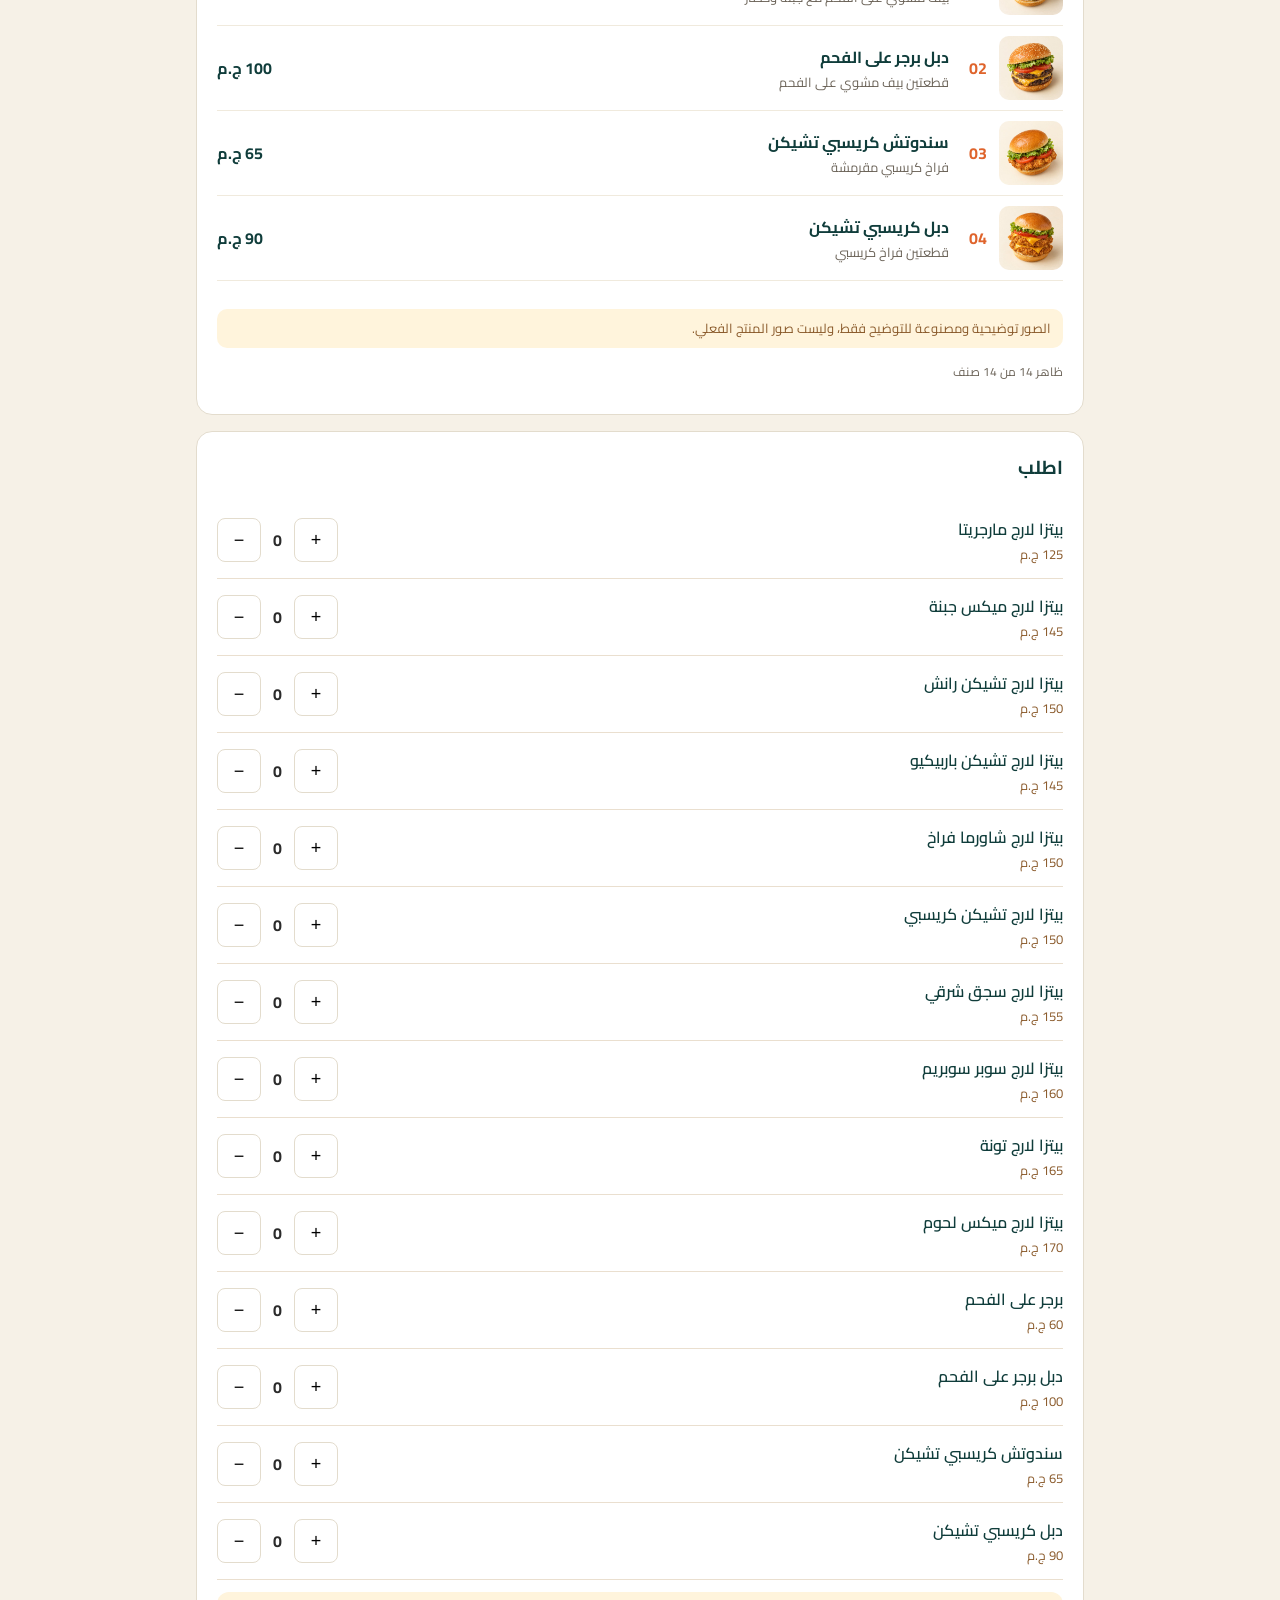
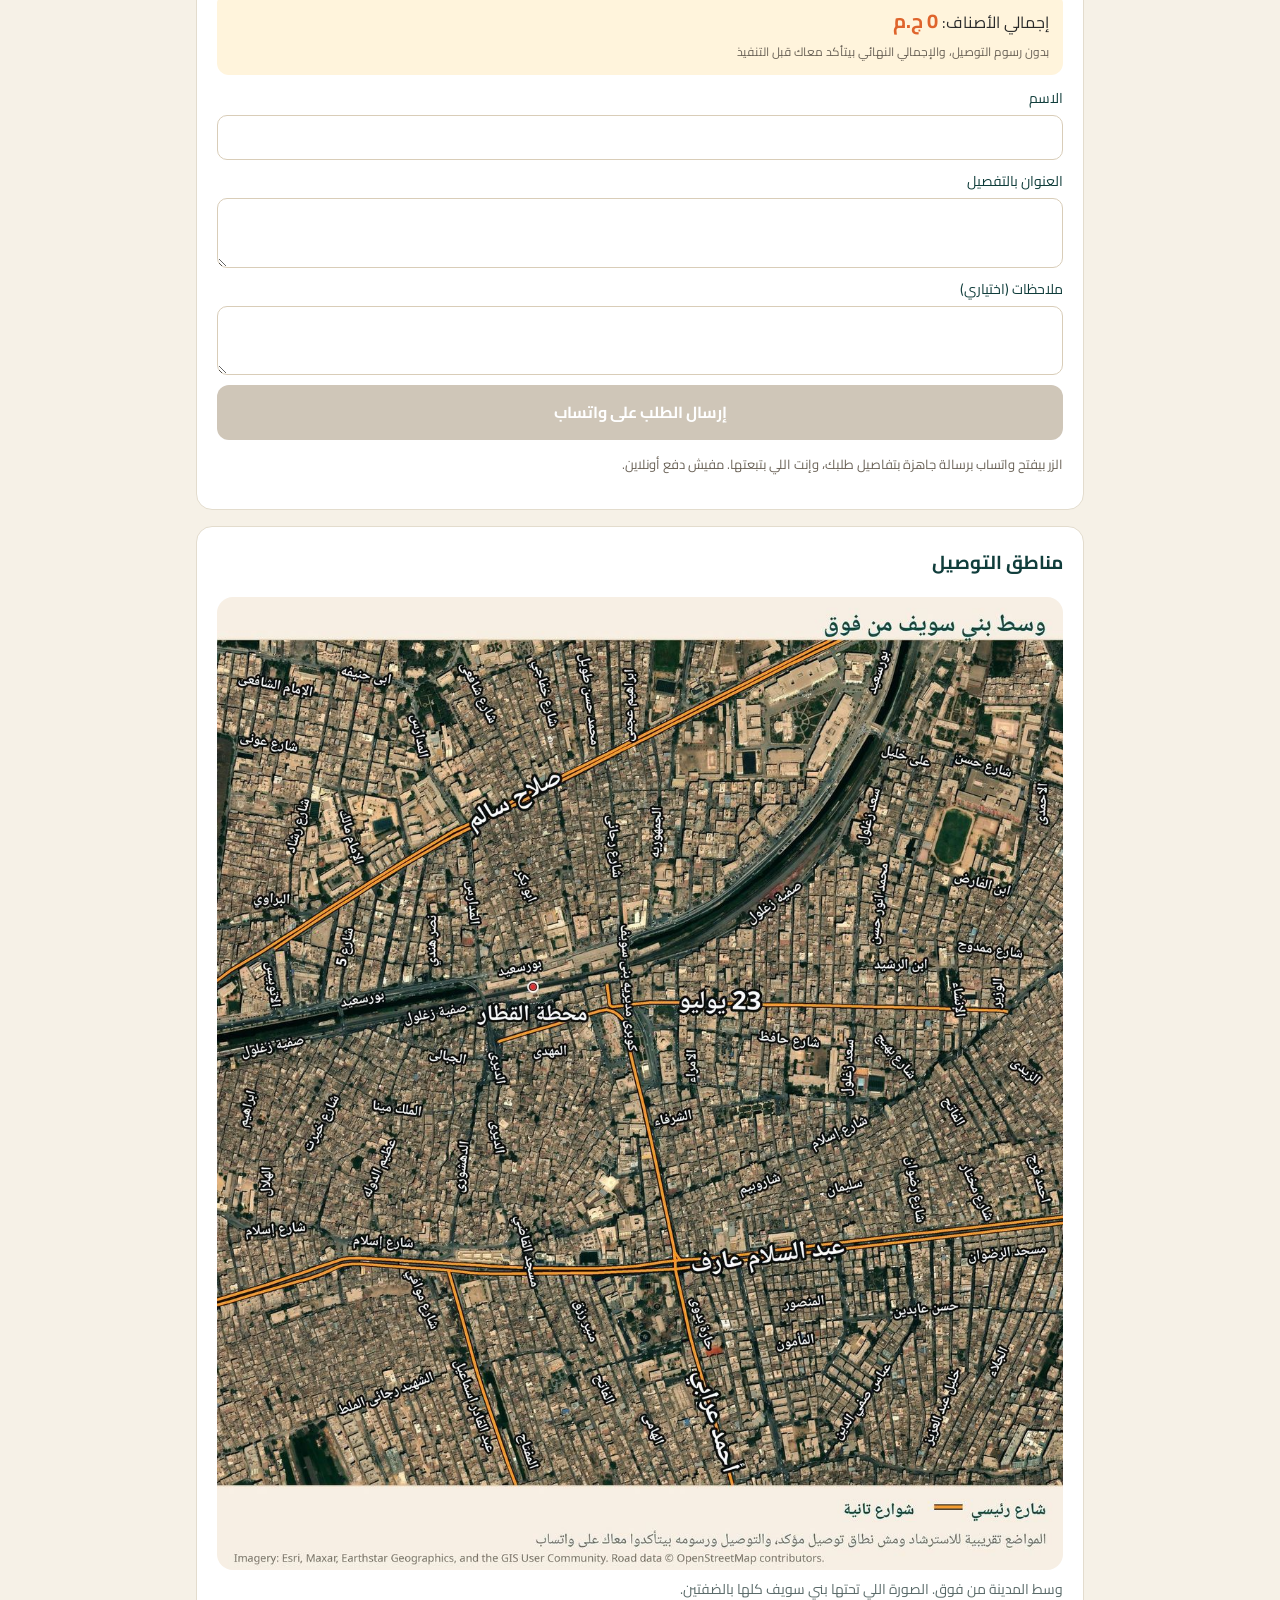
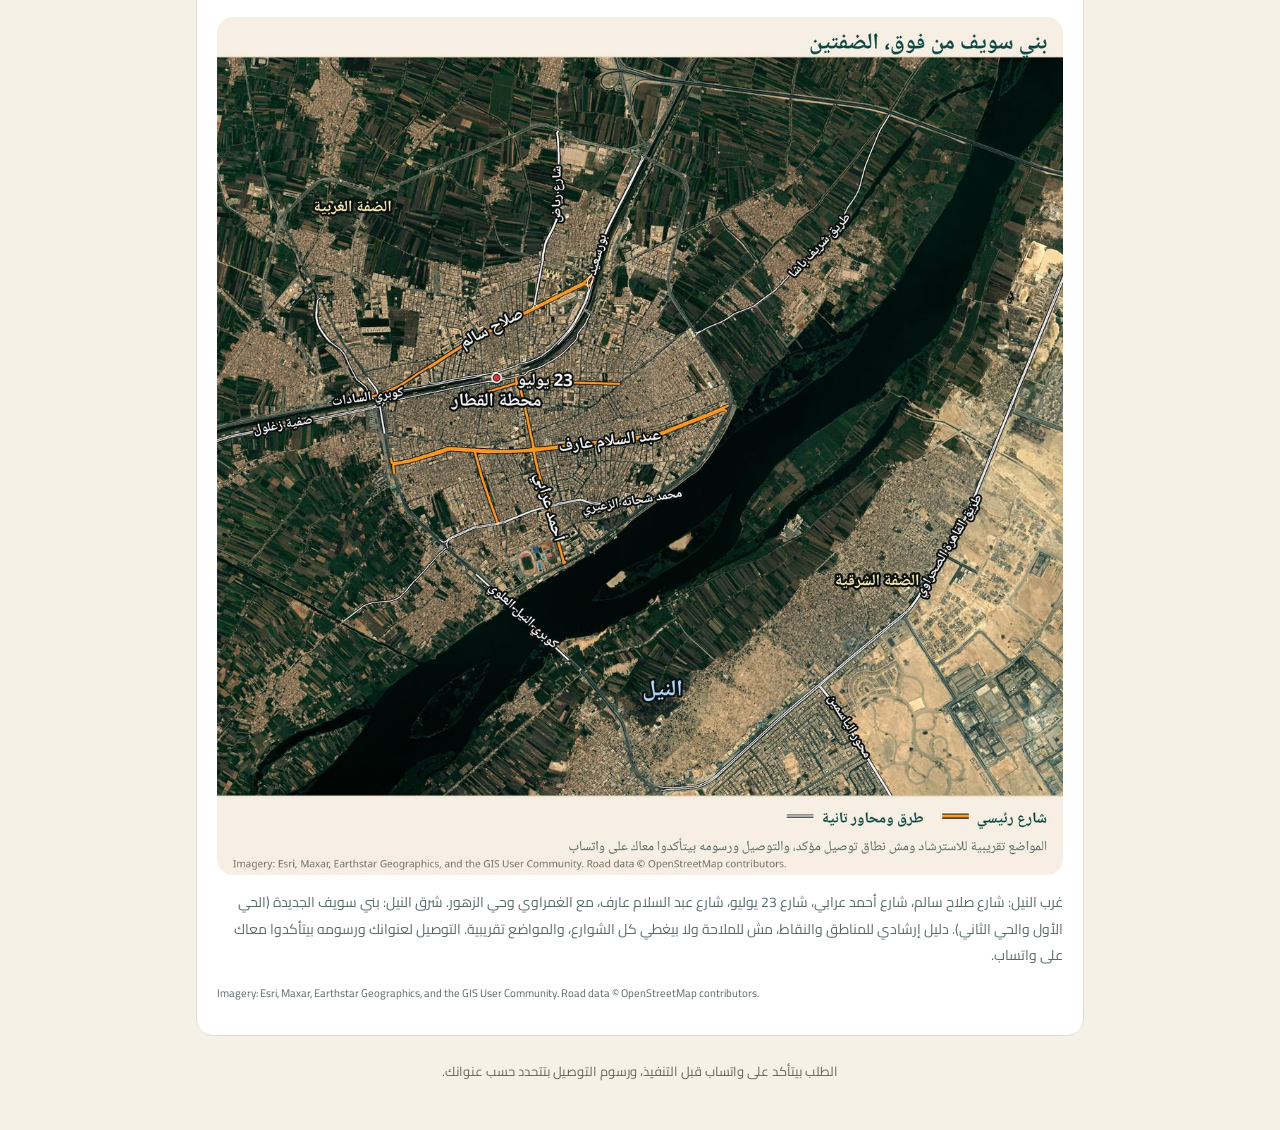
==== commit 3089fa13: "Update pizza and sandwich menu items and prices" ====
--- a/index.html
+++ b/index.html
@@ -67,7 +67,7 @@
       <button type="button" data-f="pizza" aria-pressed="false">البيتزا اللارج</button>
       <button type="button" data-f="sandwich" aria-pressed="false">السندوتشات</button>
     </div>
-    <div id="menu-sections"><section class="sbm-menu"><h3>البيتزا اللارج</h3><div class="sbm-row"><span class="n">01</span><div class="b"><b>مارجريتا</b><span>صوص البيتزا الإيطالي - موتزاريلا - فلفل - زيتون - زعتر</span></div><span class="p">140 ج.م</span></div><div class="sbm-row"><span class="n">02</span><div class="b"><b>ميكس جبنة</b><span>صوص البيتزا الإيطالي - موتزاريلا - شيدر - رومي - امنتال - صوص جبنة - جودة - زعتر</span></div><span class="p">160 ج.م</span></div><div class="sbm-row"><span class="n">03</span><div class="b"><b>تشيكن رانش</b><span>صوص البيتزا الإيطالي - موتزاريلا - فراخ جريل - مشروم - صوص الرانش - زعتر</span></div><span class="p">165 ج.م</span></div><div class="sbm-row"><span class="n">04</span><div class="b"><b>تشيكن باربيكيو</b><span>صوص البيتزا الإيطالي - موتزاريلا - فراخ جريل - بصل - مشروم - صوص الباربيكيو - زعتر</span></div><span class="p">160 ج.م</span></div><div class="sbm-row"><span class="n">05</span><div class="b"><b>شاورما فراخ</b><span>صوص البيتزا الإيطالي - موتزاريلا - شاورما فراخ جريل - فلفل فريش - بصل - زعتر</span></div><span class="p">165 ج.م</span></div><div class="sbm-row"><span class="n">06</span><div class="b"><b>تشيكن كريسبي</b><span>صوص البيتزا الإيطالي - موتزاريلا - فراخ كريسبي - فلفل - زعتر</span></div><span class="p">165 ج.م</span></div><div class="sbm-row"><span class="n">07</span><div class="b"><b>سجق شرقي</b><span>صوص البيتزا الإيطالي - موتزاريلا - سجق - بصل - فلفل - زعتر</span></div><span class="p">170 ج.م</span></div><div class="sbm-row"><span class="n">08</span><div class="b"><b>سوبر سوبريم</b><span>صوص البيتزا الإيطالي - موتزاريلا - بيبروني - سلامي - سجق إيطالي - فلفل - بصل - زيتون - زعتر</span></div><span class="p">175 ج.م</span></div><div class="sbm-row"><span class="n">09</span><div class="b"><b>تونة</b><span>صوص البيتزا الإيطالي - موتزاريلا - تونة - بصل - فلفل - زيتون - زعتر</span></div><span class="p">180 ج.م</span></div><div class="sbm-row"><span class="n">10</span><div class="b"><b>ميكس لحوم</b><span>صوص البيتزا الإيطالي - موتزاريلا - سجق - سلامي - شرائح اللحم - فلفل - زعتر</span></div><span class="p">185 ج.م</span></div></section><section class="sbm-menu"><h3>السندوتشات</h3><div class="sbm-row"><span class="n">01</span><div class="b"><b>برجر على الفحم</b><span>بيف مشوي على الفحم مع جبنة وخضار</span></div><span class="p">60 ج.م</span></div><div class="sbm-row"><span class="n">02</span><div class="b"><b>دبل برجر على الفحم</b><span>قطعتين بيف مشوي على الفحم</span></div><span class="p">100 ج.م</span></div><div class="sbm-row"><span class="n">03</span><div class="b"><b>سندوتش كريسبي تشيكن</b><span>فراخ كريسبي مقرمشة</span></div><span class="p">65 ج.م</span></div><div class="sbm-row"><span class="n">04</span><div class="b"><b>دبل كريسبي تشيكن</b><span>قطعتين فراخ كريسبي</span></div><span class="p">90 ج.م</span></div></section></div>
+    <div id="menu-sections"><section class="sbm-menu"><h3>البيتزا اللارج</h3><div class="sbm-row"><span class="n">01</span><div class="b"><b>مارجريتا</b><span>صوص البيتزا الإيطالي - موتزاريلا - فلفل - زيتون - زعتر</span></div><span class="p">125 ج.م</span></div><div class="sbm-row"><span class="n">02</span><div class="b"><b>ميكس جبنة</b><span>صوص البيتزا الإيطالي - موتزاريلا - شيدر - رومي - امنتال - صوص جبنة - جودة - زعتر</span></div><span class="p">145 ج.م</span></div><div class="sbm-row"><span class="n">03</span><div class="b"><b>تشيكن رانش</b><span>صوص البيتزا الإيطالي - موتزاريلا - فراخ جريل - مشروم - صوص الرانش - زعتر</span></div><span class="p">150 ج.م</span></div><div class="sbm-row"><span class="n">04</span><div class="b"><b>تشيكن باربيكيو</b><span>صوص البيتزا الإيطالي - موتزاريلا - فراخ جريل - بصل - مشروم - صوص الباربيكيو - زعتر</span></div><span class="p">145 ج.م</span></div><div class="sbm-row"><span class="n">05</span><div class="b"><b>شاورما فراخ</b><span>صوص البيتزا الإيطالي - موتزاريلا - شاورما فراخ جريل - فلفل فريش - بصل - زعتر</span></div><span class="p">150 ج.م</span></div><div class="sbm-row"><span class="n">06</span><div class="b"><b>تشيكن كريسبي</b><span>صوص البيتزا الإيطالي - موتزاريلا - فراخ كريسبي - فلفل - زعتر</span></div><span class="p">150 ج.م</span></div><div class="sbm-row"><span class="n">07</span><div class="b"><b>سجق شرقي</b><span>صوص البيتزا الإيطالي - موتزاريلا - سجق - بصل - فلفل - زعتر</span></div><span class="p">155 ج.م</span></div><div class="sbm-row"><span class="n">08</span><div class="b"><b>سوبر سوبريم</b><span>صوص البيتزا الإيطالي - موتزاريلا - بيبروني - سلامي - سجق إيطالي - فلفل - بصل - زيتون - زعتر</span></div><span class="p">160 ج.م</span></div><div class="sbm-row"><span class="n">09</span><div class="b"><b>تونة</b><span>صوص البيتزا الإيطالي - موتزاريلا - تونة - بصل - فلفل - زيتون - زعتر</span></div><span class="p">165 ج.م</span></div><div class="sbm-row"><span class="n">10</span><div class="b"><b>ميكس لحوم</b><span>صوص البيتزا الإيطالي - موتزاريلا - سجق - سلامي - شرائح اللحم - فلفل - زعتر</span></div><span class="p">170 ج.م</span></div></section><section class="sbm-menu"><h3>السندوتشات</h3><div class="sbm-row"><span class="n">01</span><div class="b"><b>برجر على الفحم</b><span>بيف مشوي على الفحم مع جبنة وخضار</span></div><span class="p">60 ج.م</span></div><div class="sbm-row"><span class="n">02</span><div class="b"><b>دبل برجر على الفحم</b><span>قطعتين بيف مشوي على الفحم</span></div><span class="p">100 ج.م</span></div><div class="sbm-row"><span class="n">03</span><div class="b"><b>سندوتش كريسبي تشيكن</b><span>فراخ كريسبي مقرمشة</span></div><span class="p">65 ج.م</span></div><div class="sbm-row"><span class="n">04</span><div class="b"><b>دبل كريسبي تشيكن</b><span>قطعتين فراخ كريسبي</span></div><span class="p">90 ج.م</span></div></section></div>
     <p class="sbm-photonote">الصور توضيحية ومصنوعة للتوضيح فقط، وليست صور المنتج الفعلي.</p>
     <p class="sbm-count" id="menu-count"></p>
   </section>
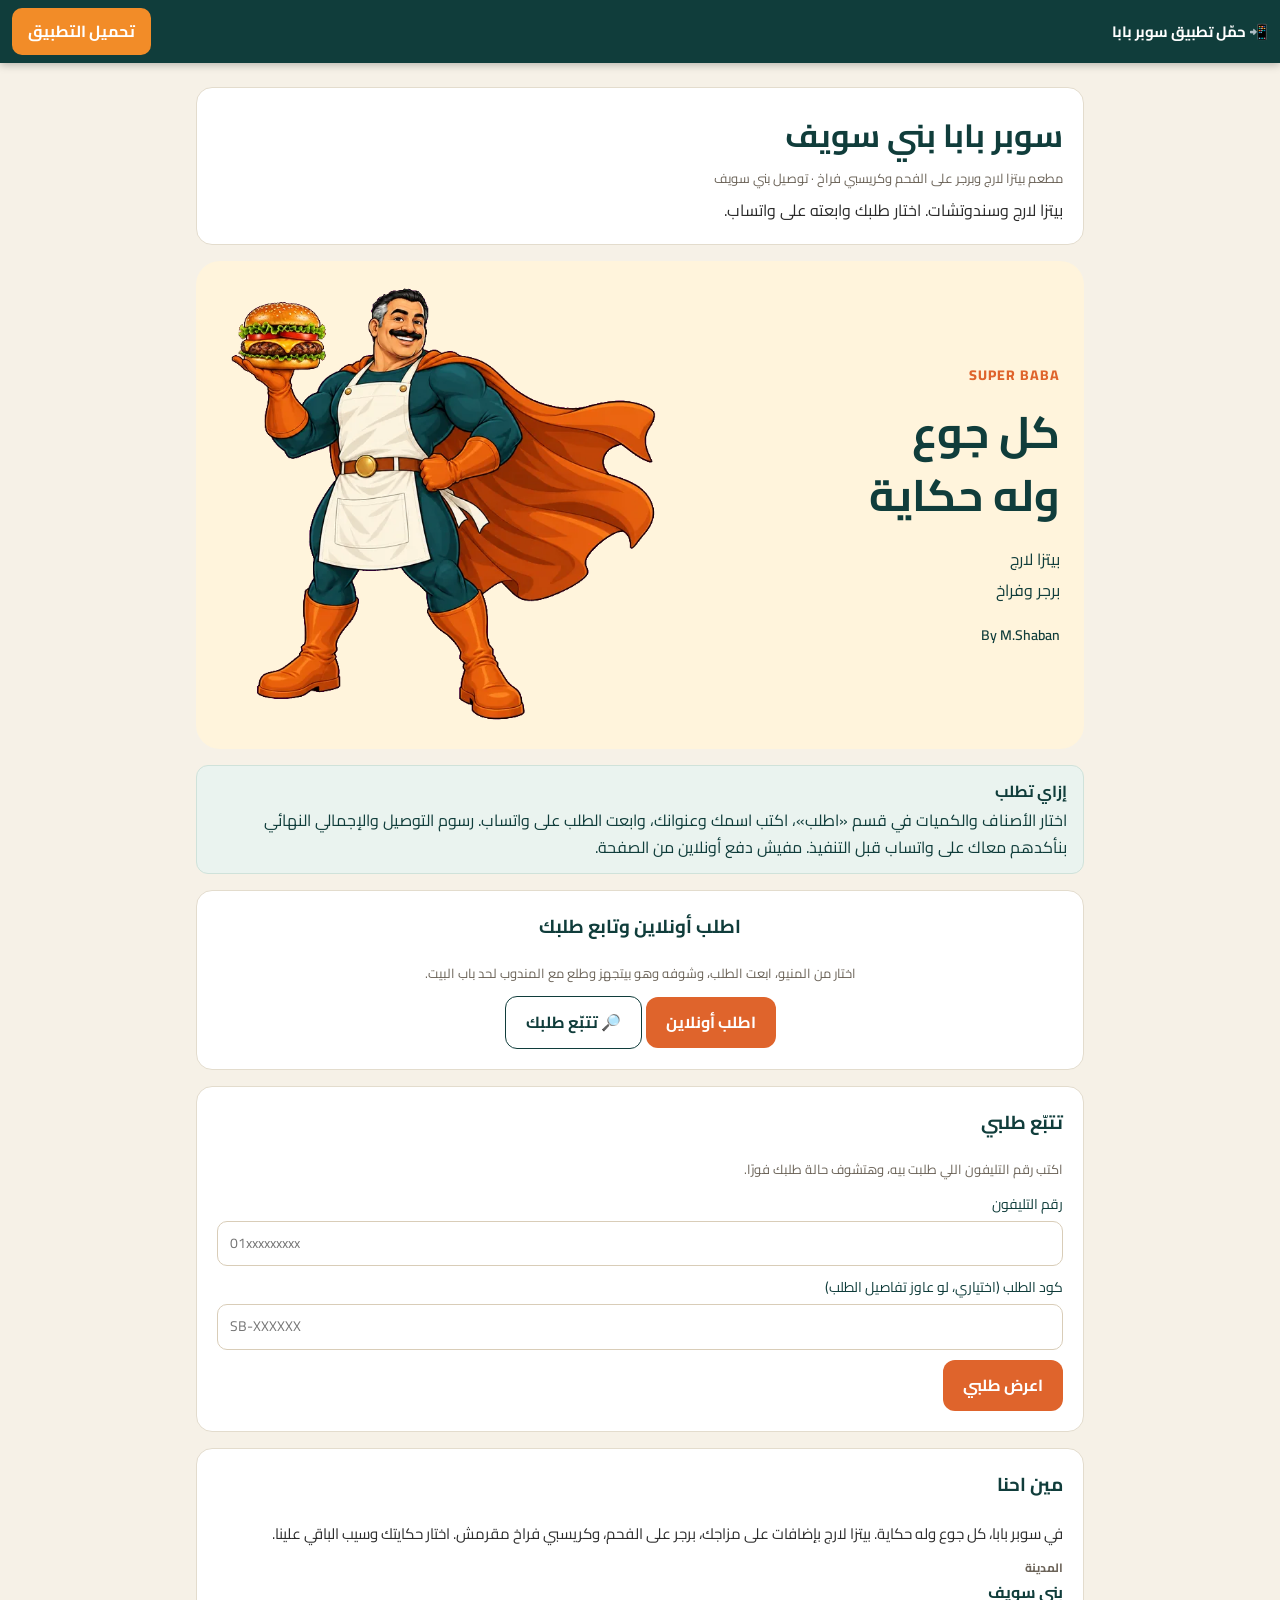
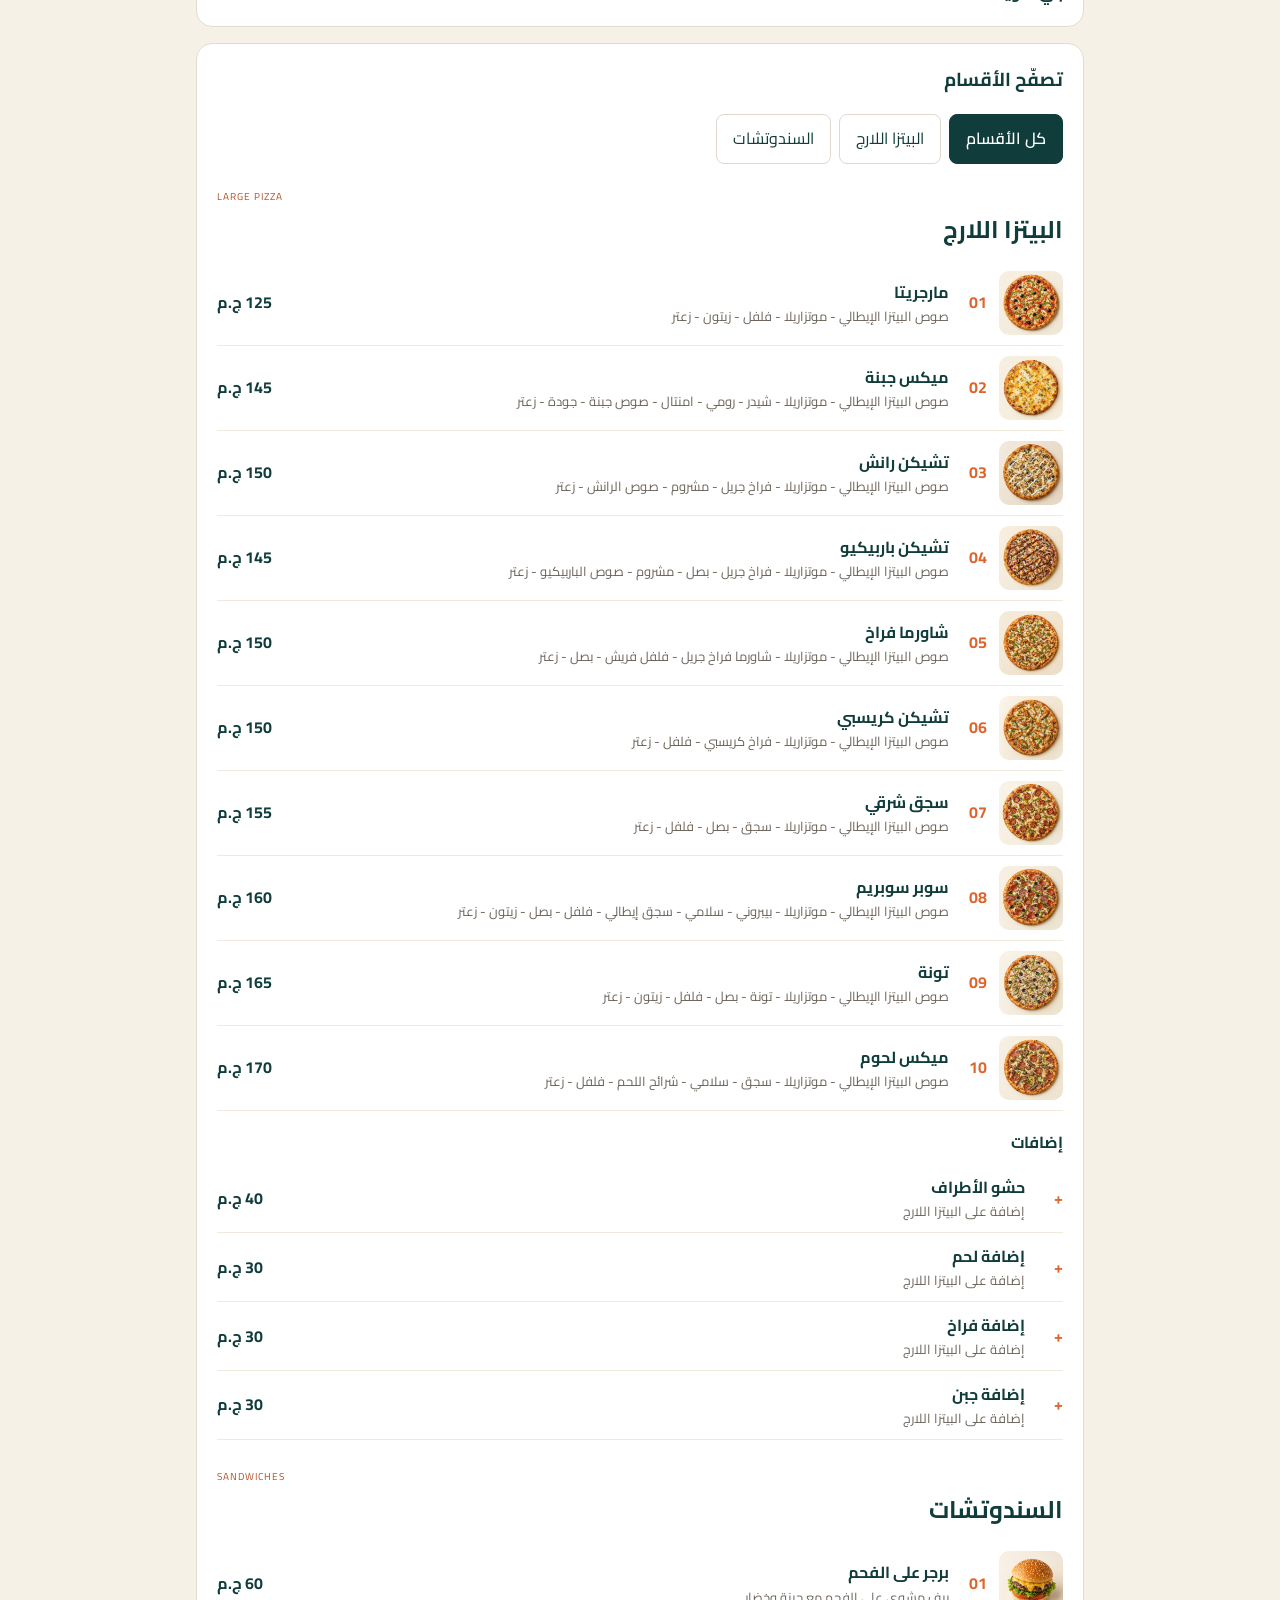
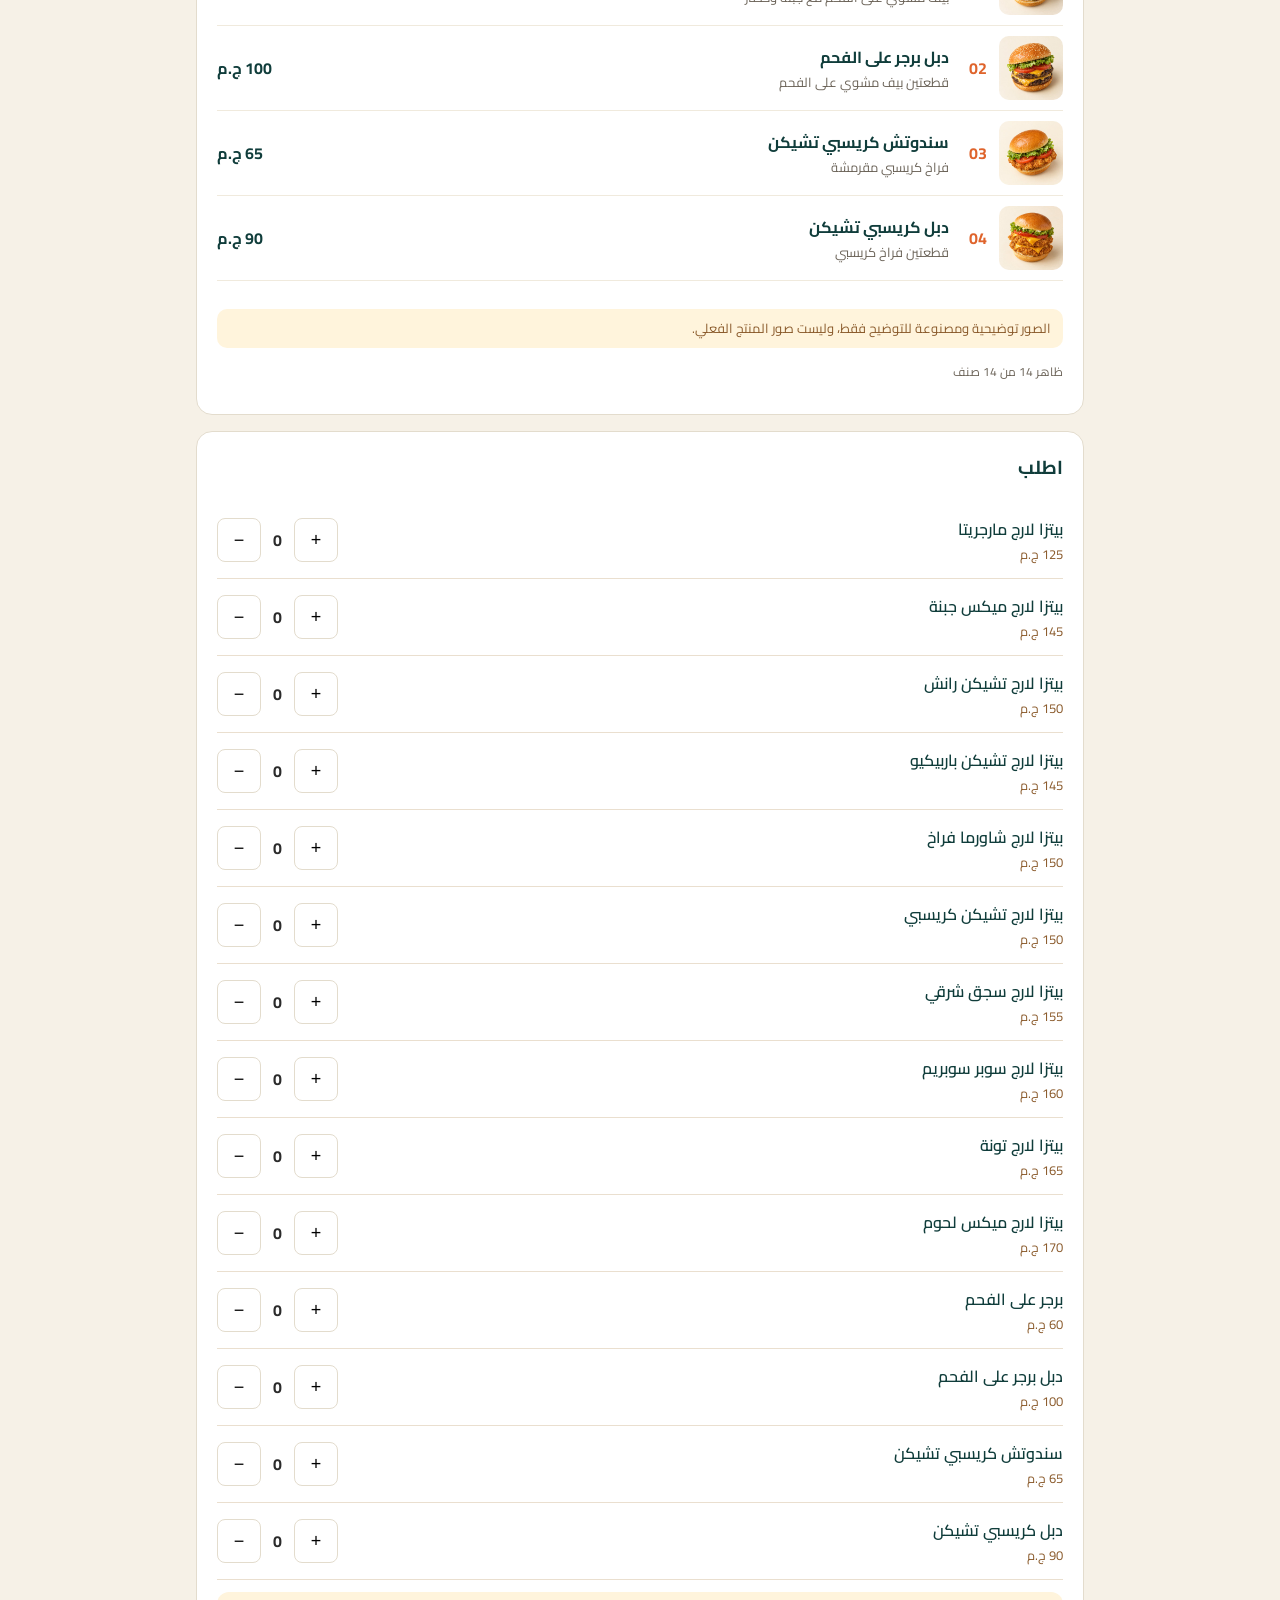
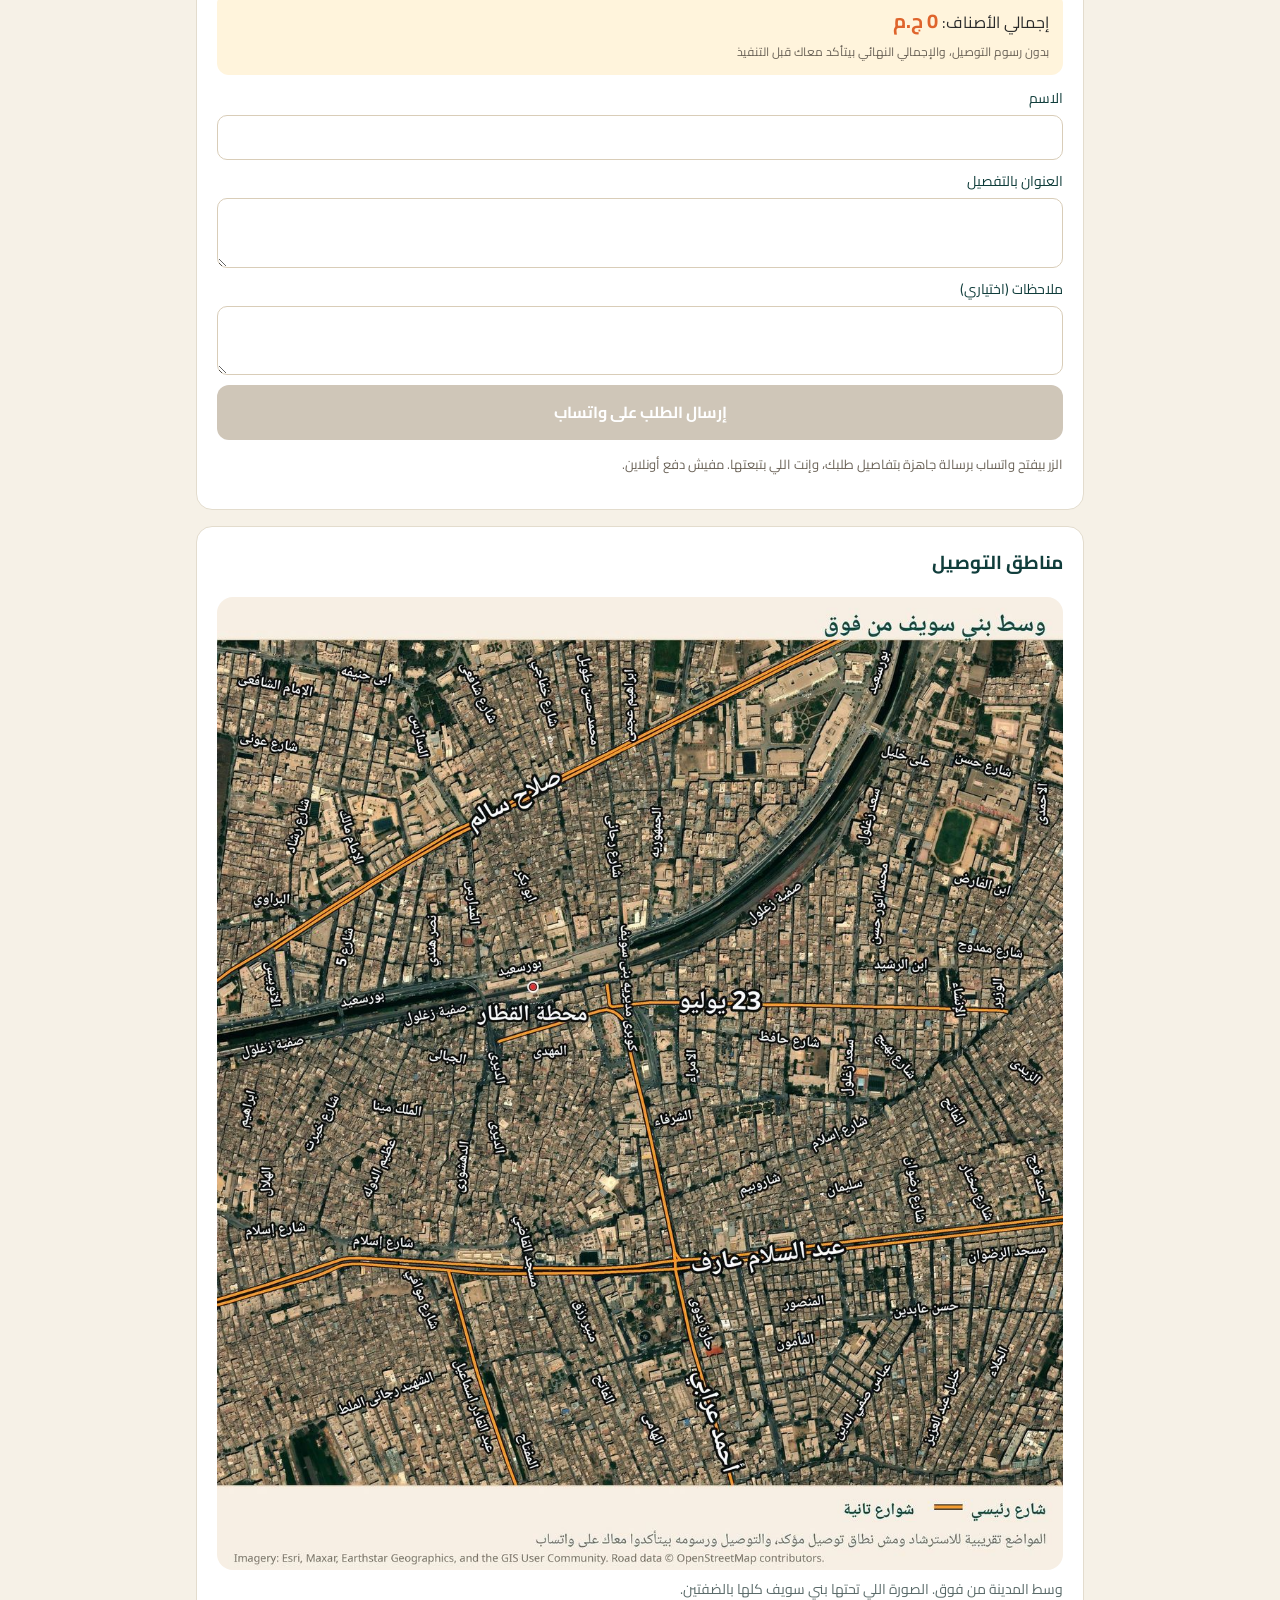
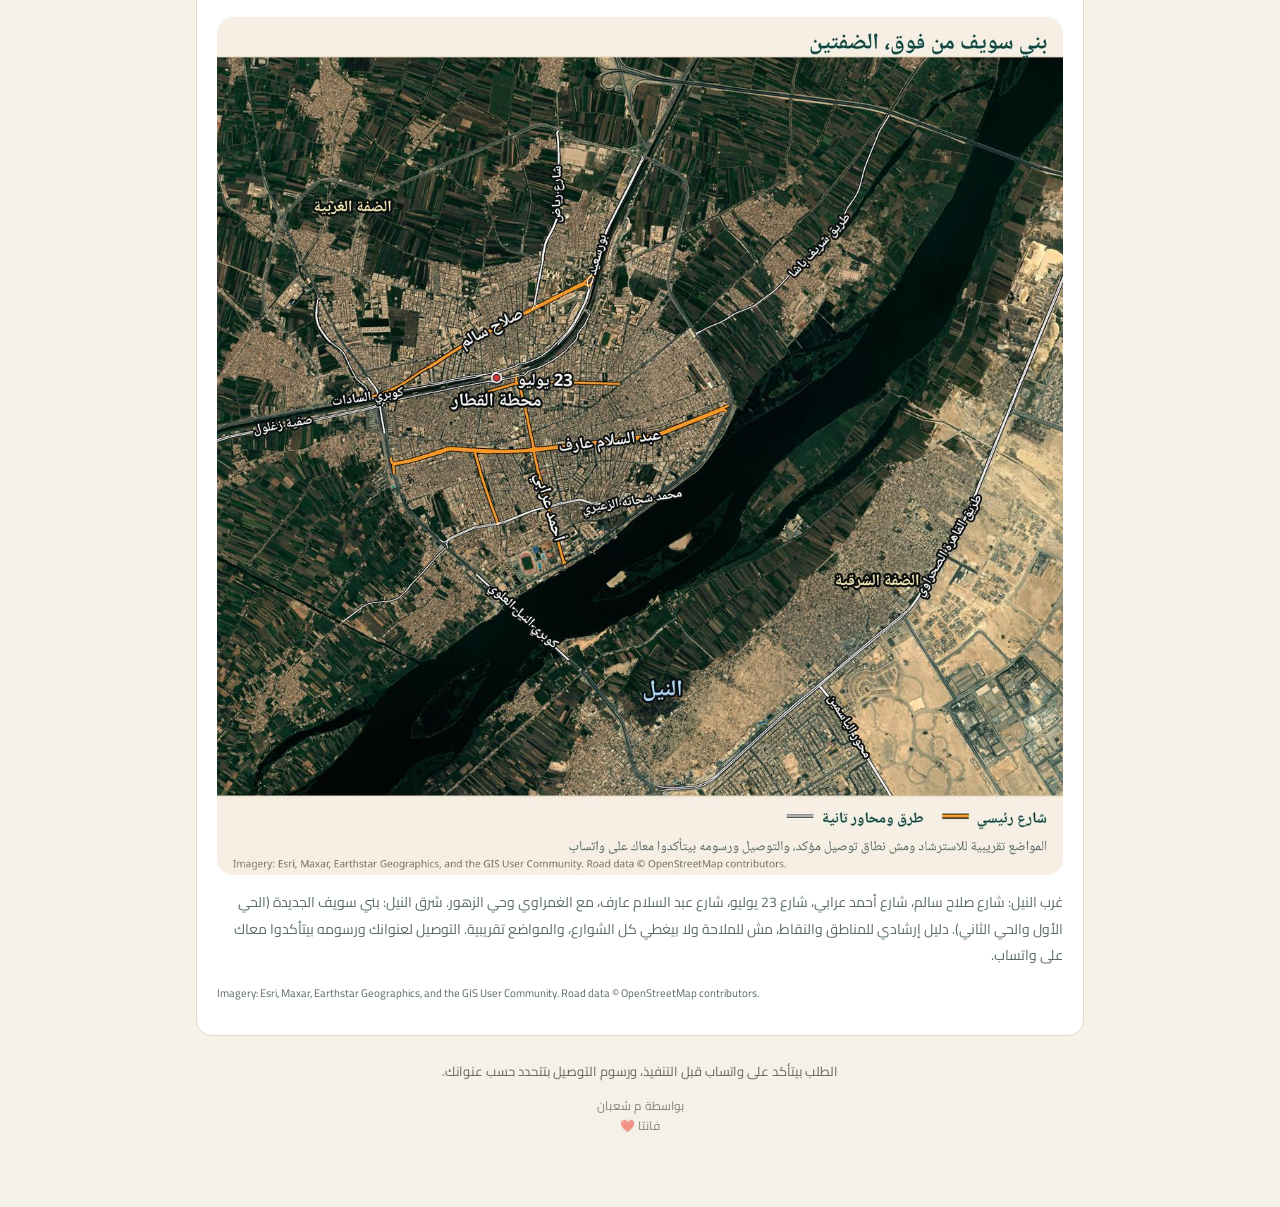
==== commit 75188af9: "Add credit section to the footer in index.html" ====
--- a/index.html
+++ b/index.html
@@ -96,6 +96,7 @@
   </section>
 
   <footer class="closing">الطلب بيتأكد على واتساب قبل التنفيذ، ورسوم التوصيل بتتحدد حسب عنوانك.</footer>
+  <div class="sb-credit" style="text-align:center;font-size:12px;opacity:.55;line-height:1.7;margin:14px 0 22px;pointer-events:none">بواسطة م شعبان<br>فانتا ❤️</div>
 </div>
 
 <script src="assets/menu.js"></script>
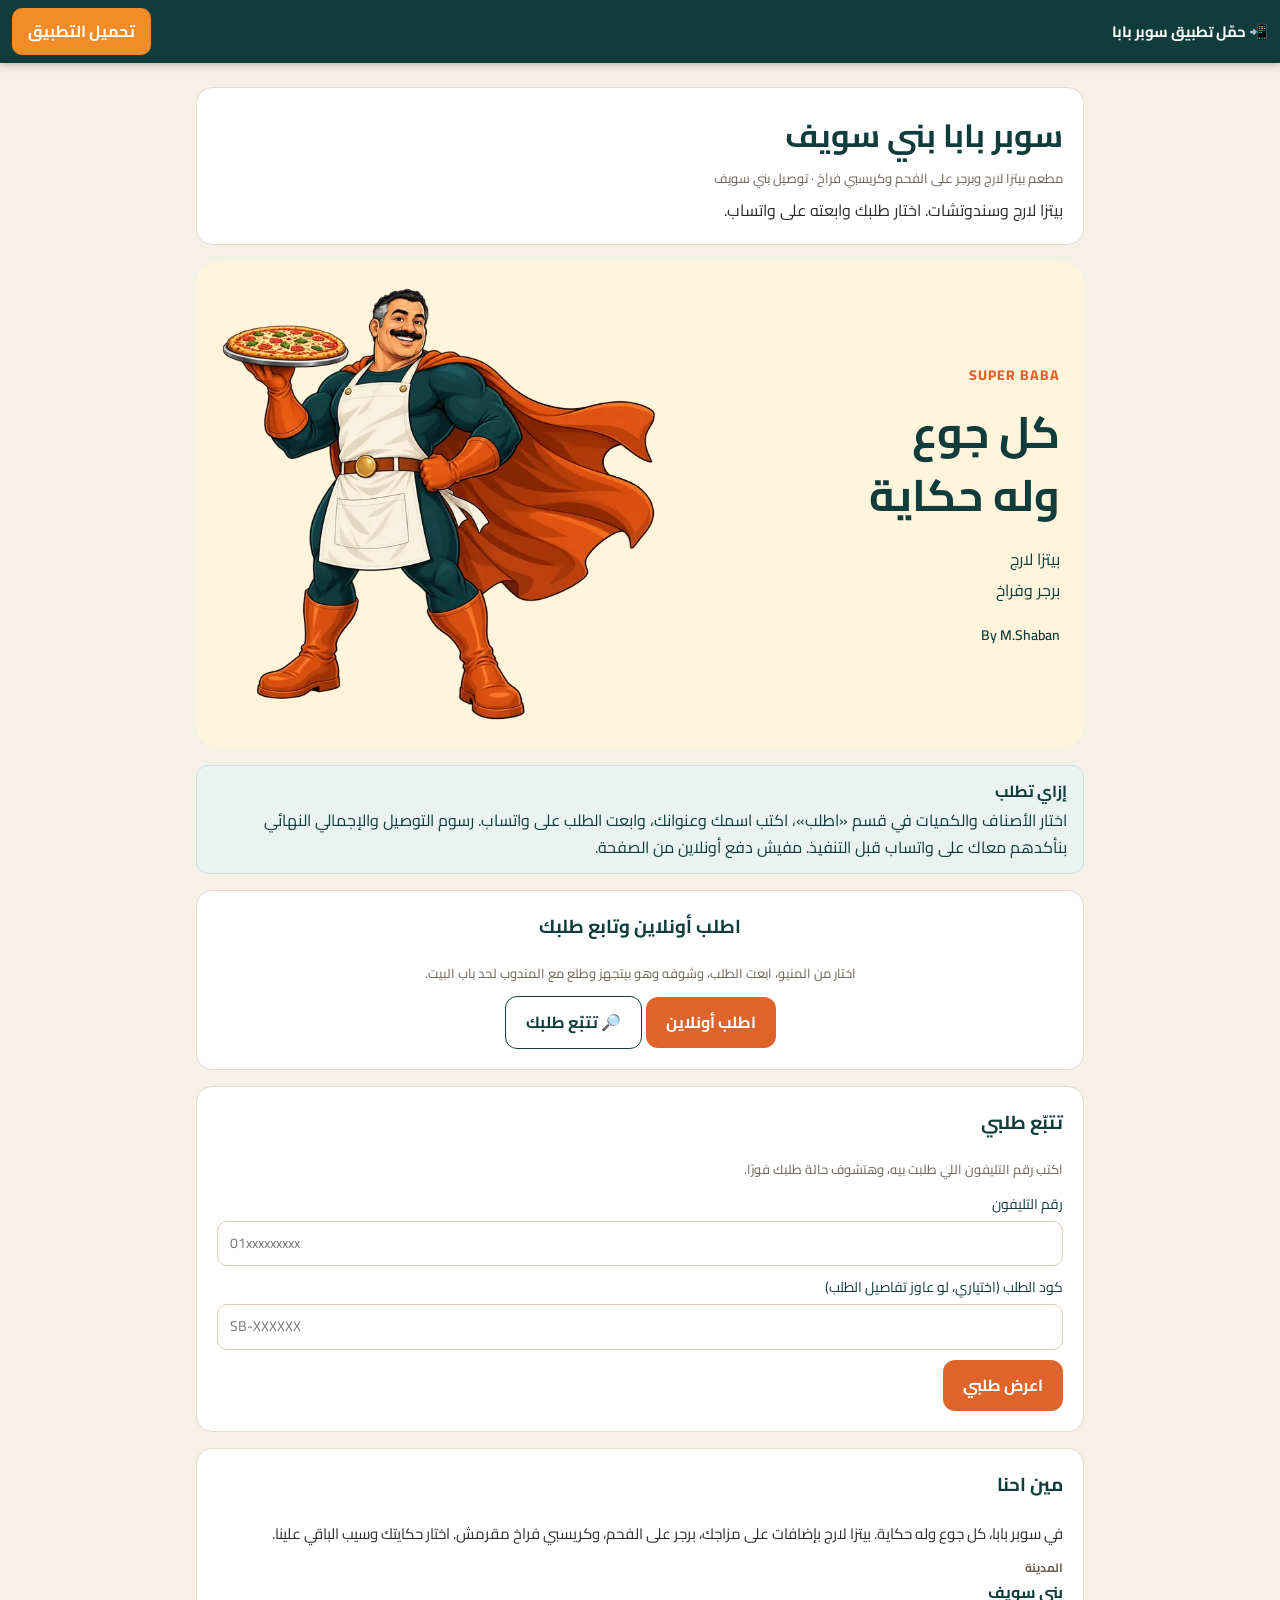
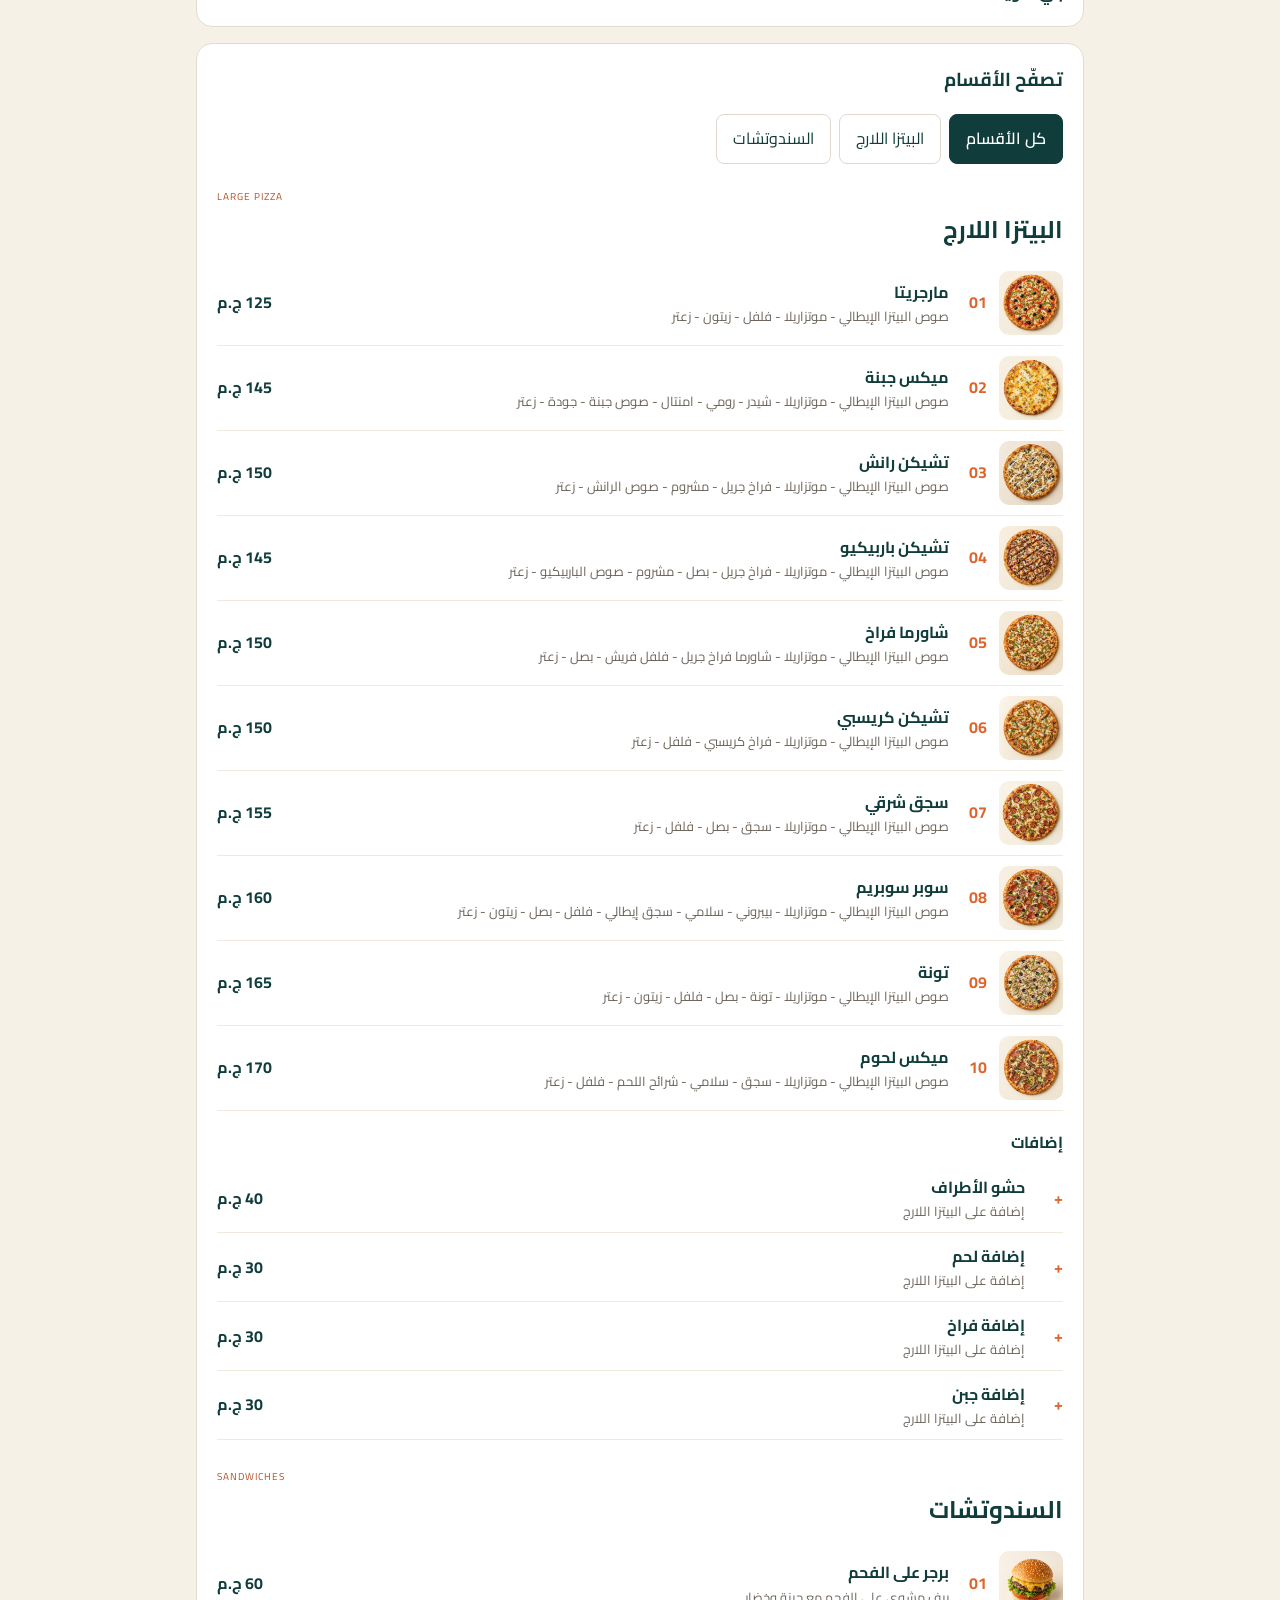
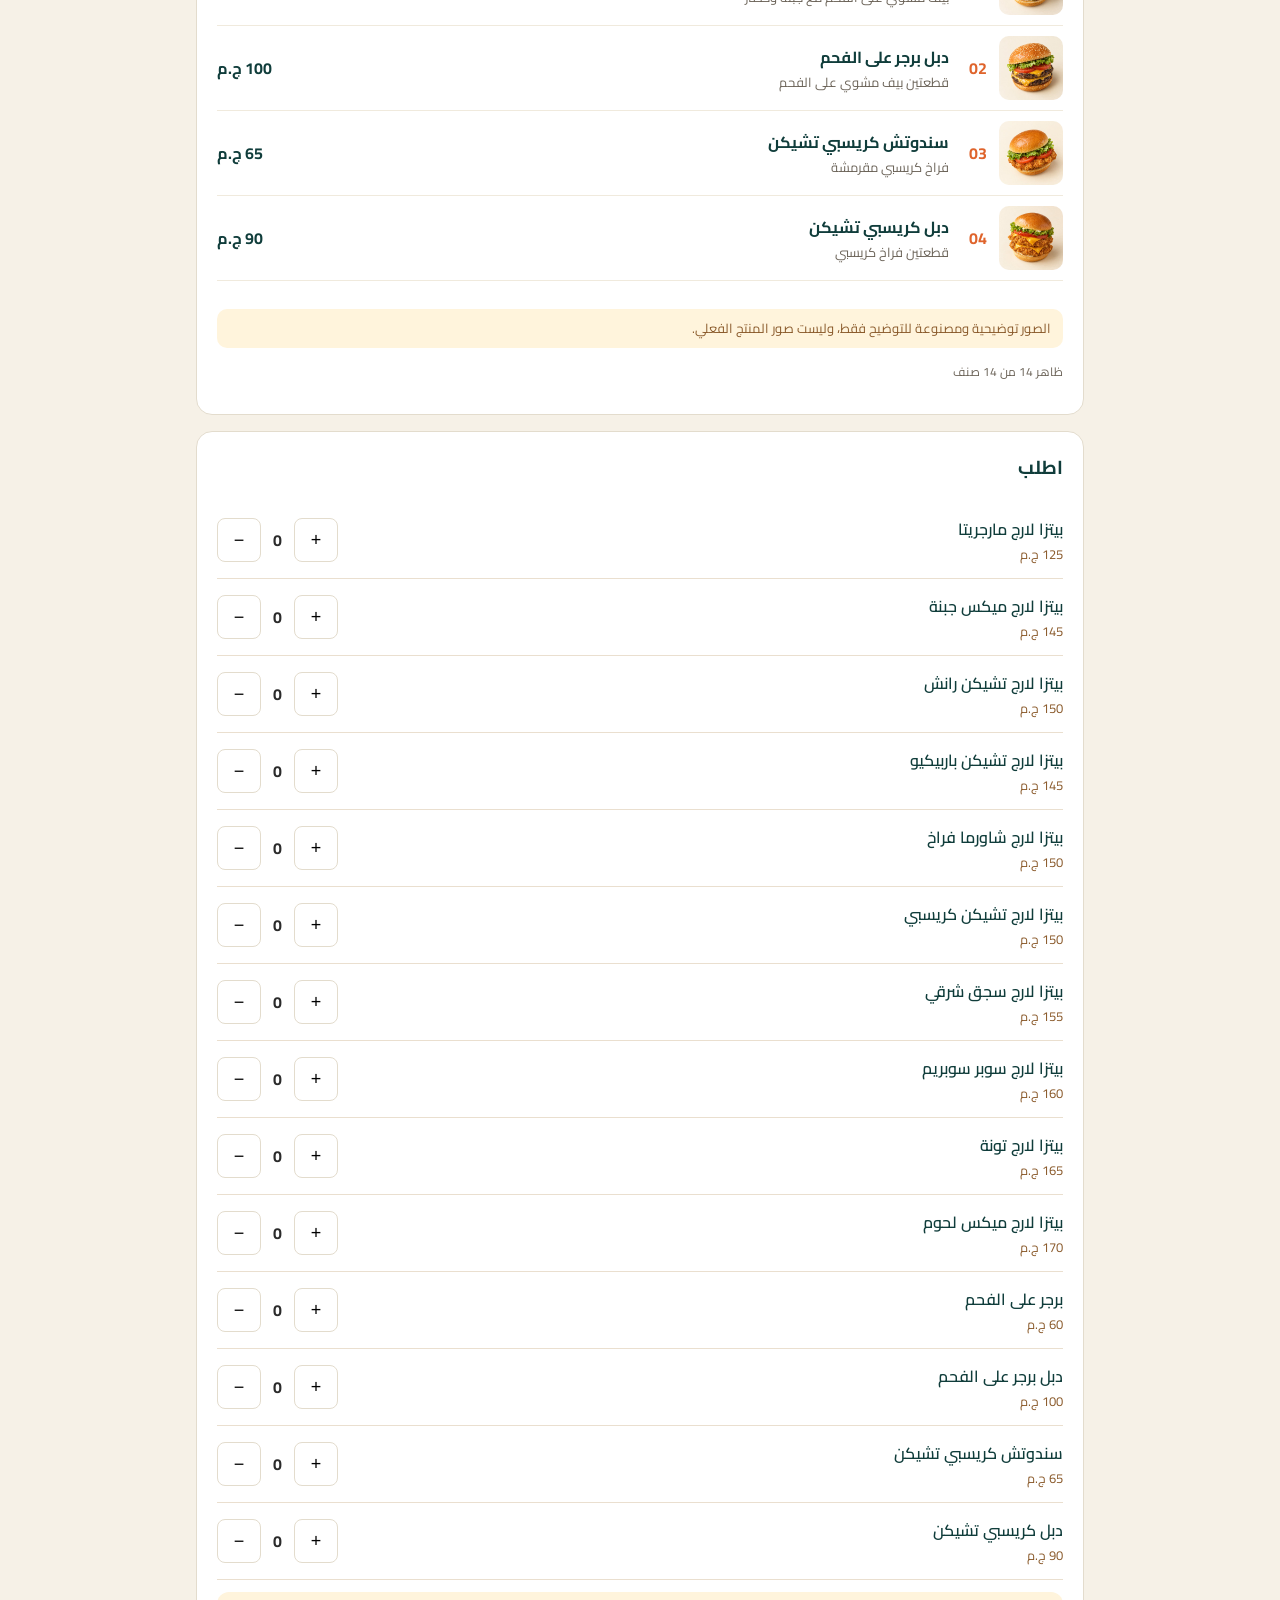
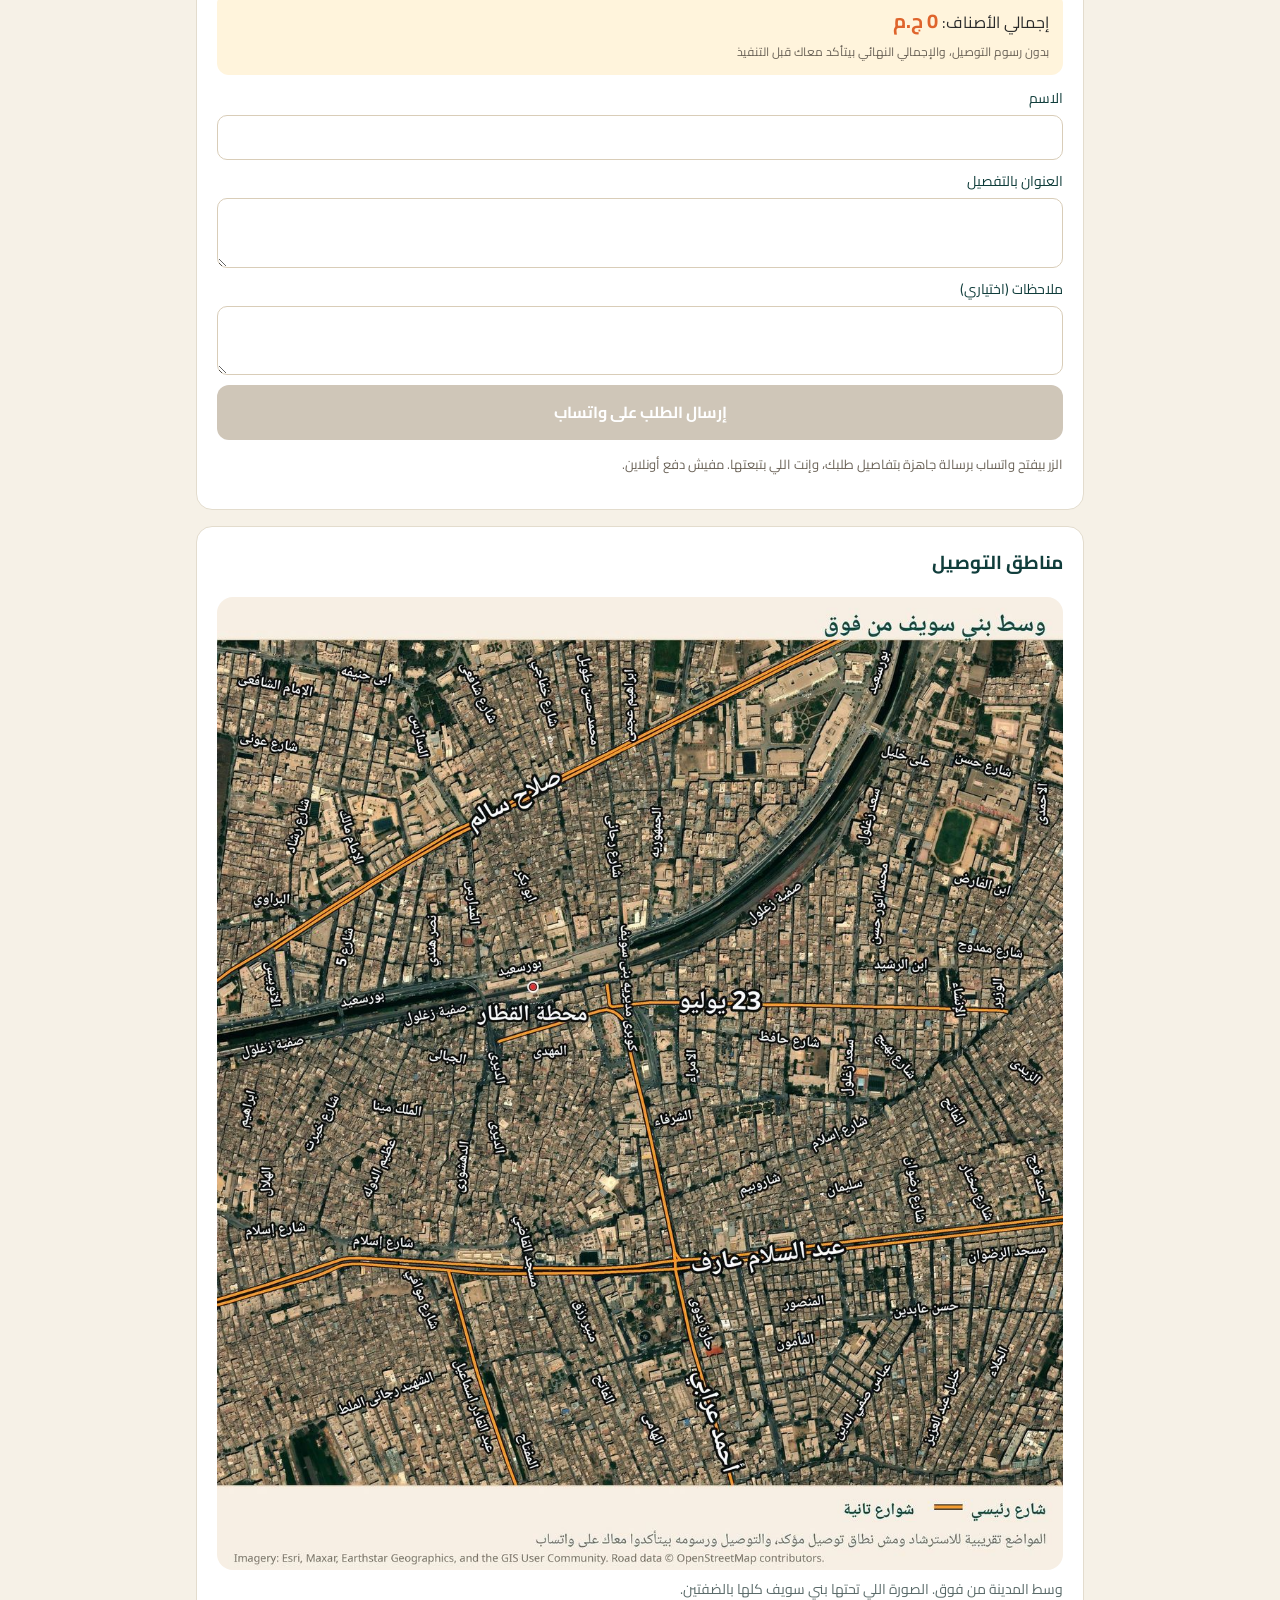
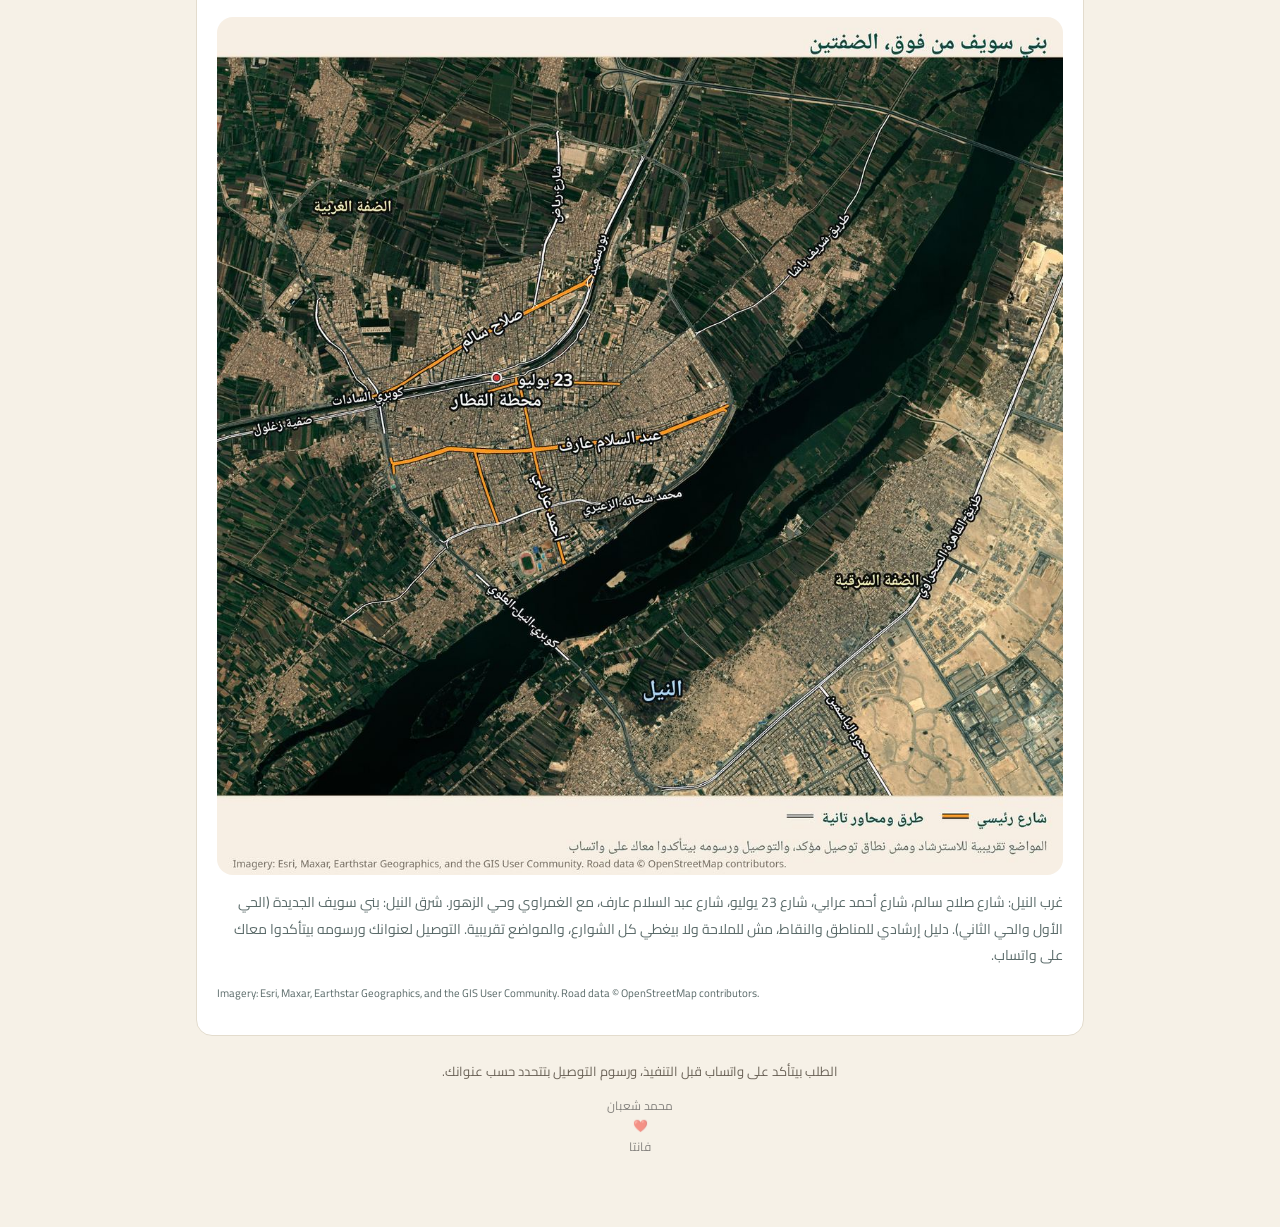
==== commit a34c7282: "Update footer credit text and styling" ====
--- a/index.html
+++ b/index.html
@@ -96,7 +96,7 @@
   </section>
 
   <footer class="closing">الطلب بيتأكد على واتساب قبل التنفيذ، ورسوم التوصيل بتتحدد حسب عنوانك.</footer>
-  <div class="sb-credit" style="text-align:center;font-size:12px;opacity:.55;line-height:1.7;margin:14px 0 22px;pointer-events:none">بواسطة م شعبان<br>فانتا ❤️</div>
+  <div class="sb-credit" style="text-align:center;font-size:12px;opacity:.55;line-height:1.7;margin:14px 0 22px;pointer-events:none">محمد شعبان<br>❤️<br>فانتا</div>
 </div>
 
 <script src="assets/menu.js"></script>
--- a/assets/shared.css
+++ b/assets/shared.css
@@ -34,7 +34,7 @@
 .sbo-card{display:flex;background:var(--cream);border-radius:12px;overflow:hidden}
 .sbo-card img{width:112px;min-height:112px;object-fit:cover;flex:none}
 .sbo-card-b{padding:12px;display:flex;flex-direction:column;gap:4px;flex:1;min-width:0}
-.sbo-detail{margin:0;color:var(--muted);font-size:12px;line-height:18px;display:-webkit-box;-webkit-line-clamp:2;-webkit-box-orient:vertical;overflow:hidden}
+.sbo-detail{margin:0;color:var(--muted);font-size:12px;line-height:18px}
 .sbo-card-f{display:flex;align-items:center;justify-content:space-between;gap:8px;margin-top:auto}
 .sbo-price{font-weight:700;color:var(--green)}
 .sbo-add{background:var(--orange);color:#fff;border:0;border-radius:8px;min-height:44px;padding:0 14px;font:inherit;font-weight:600;cursor:pointer}
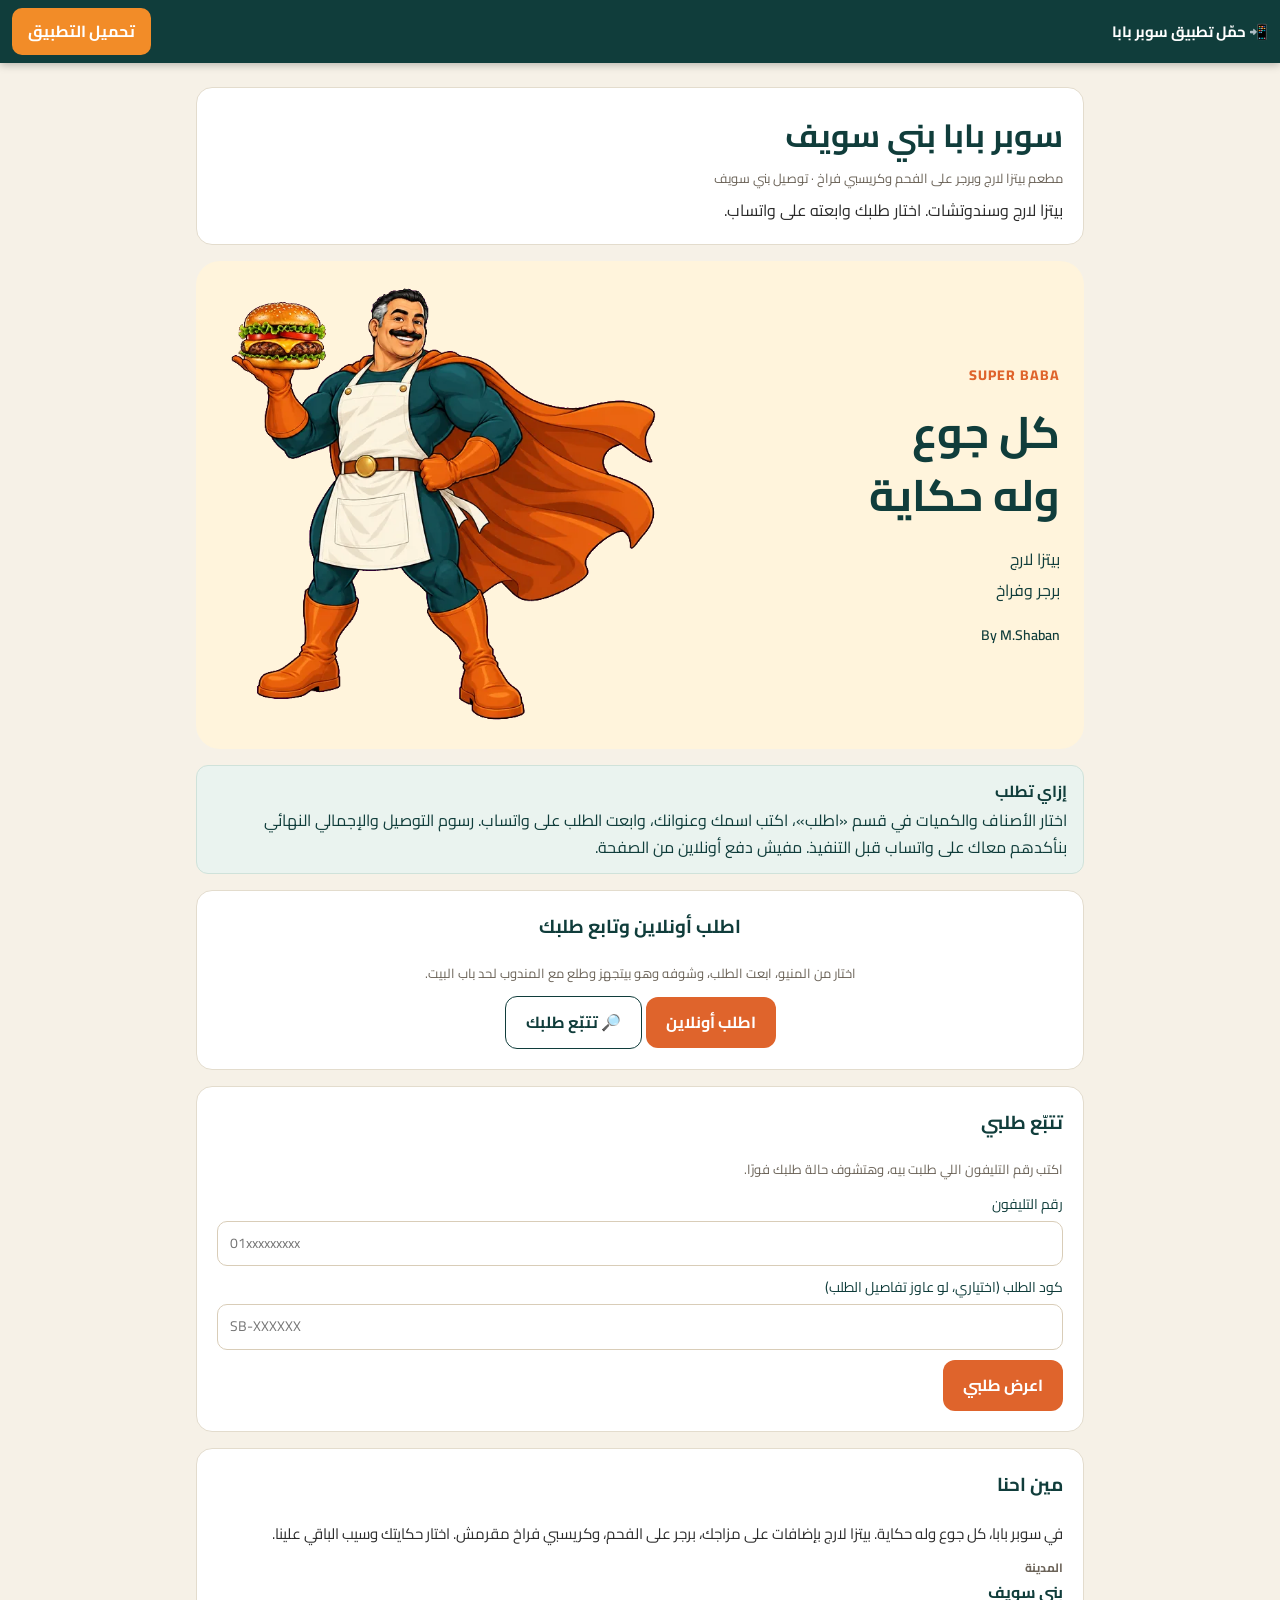
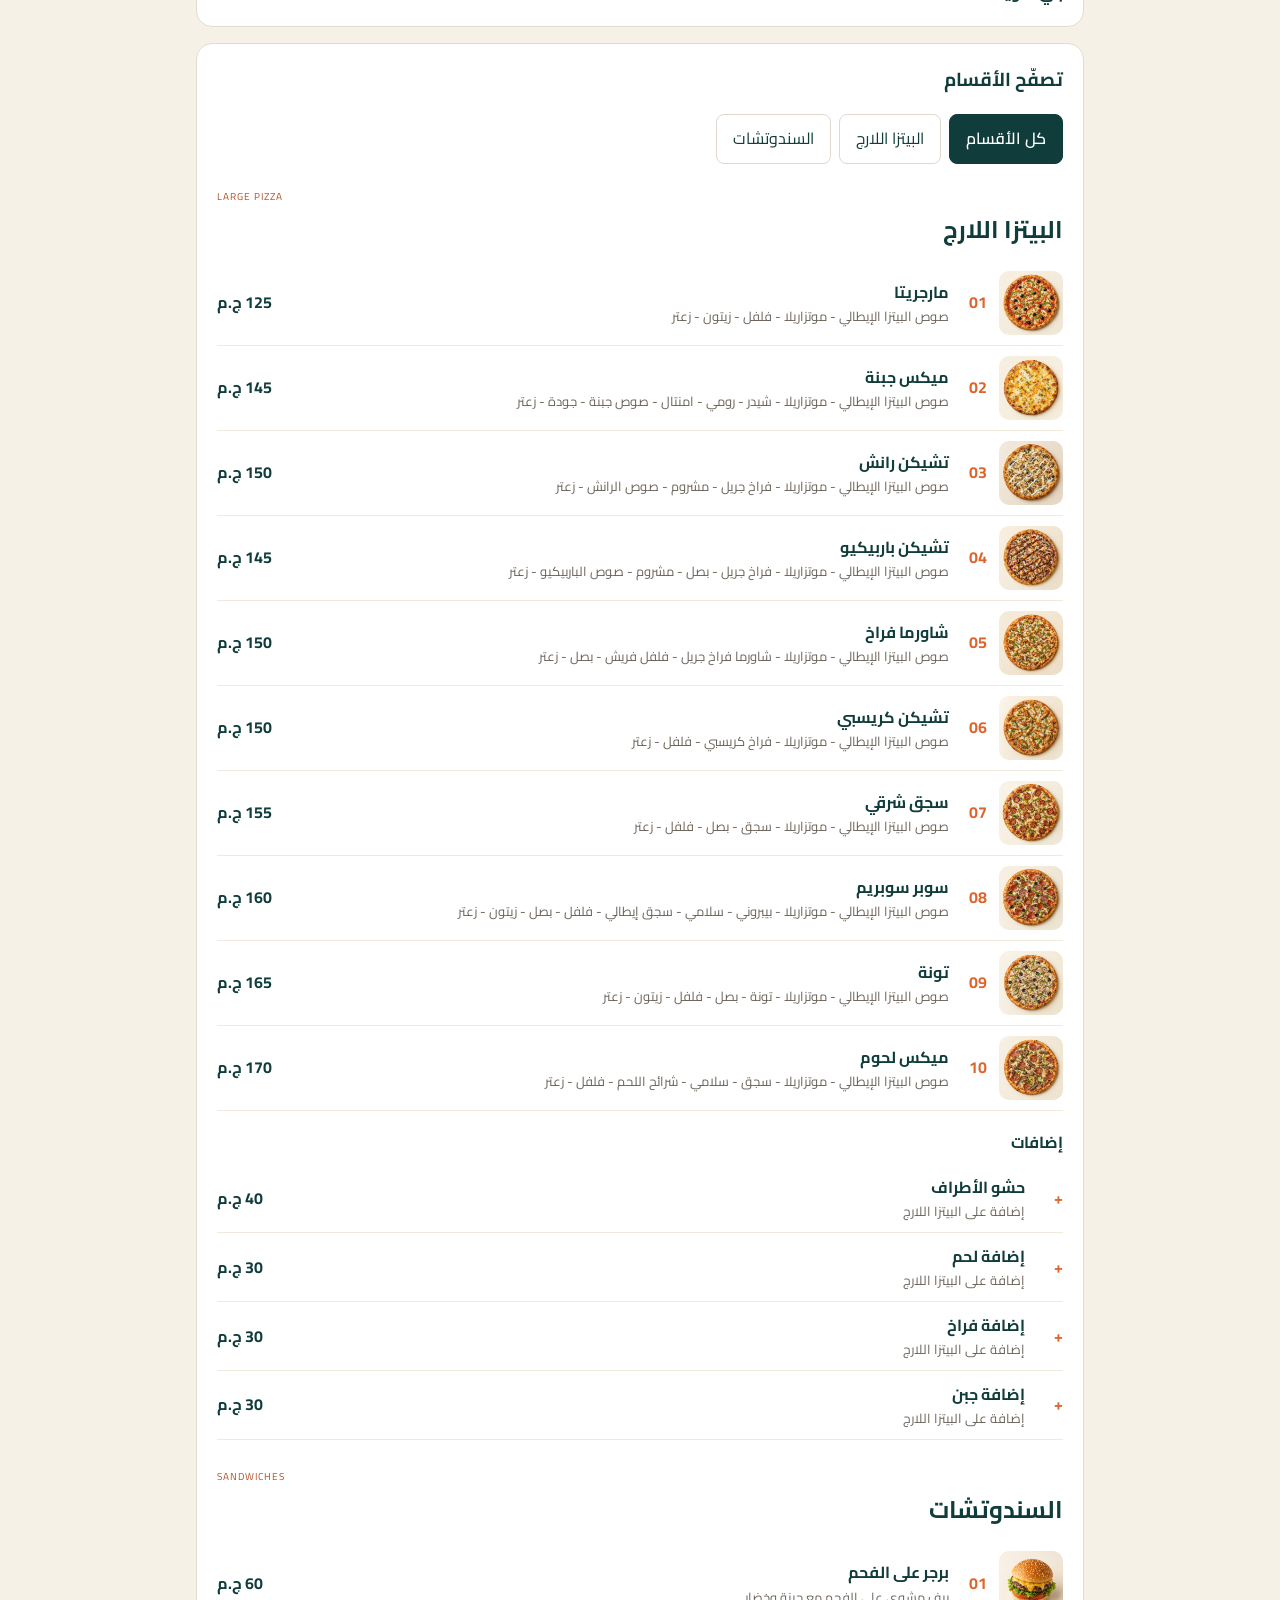
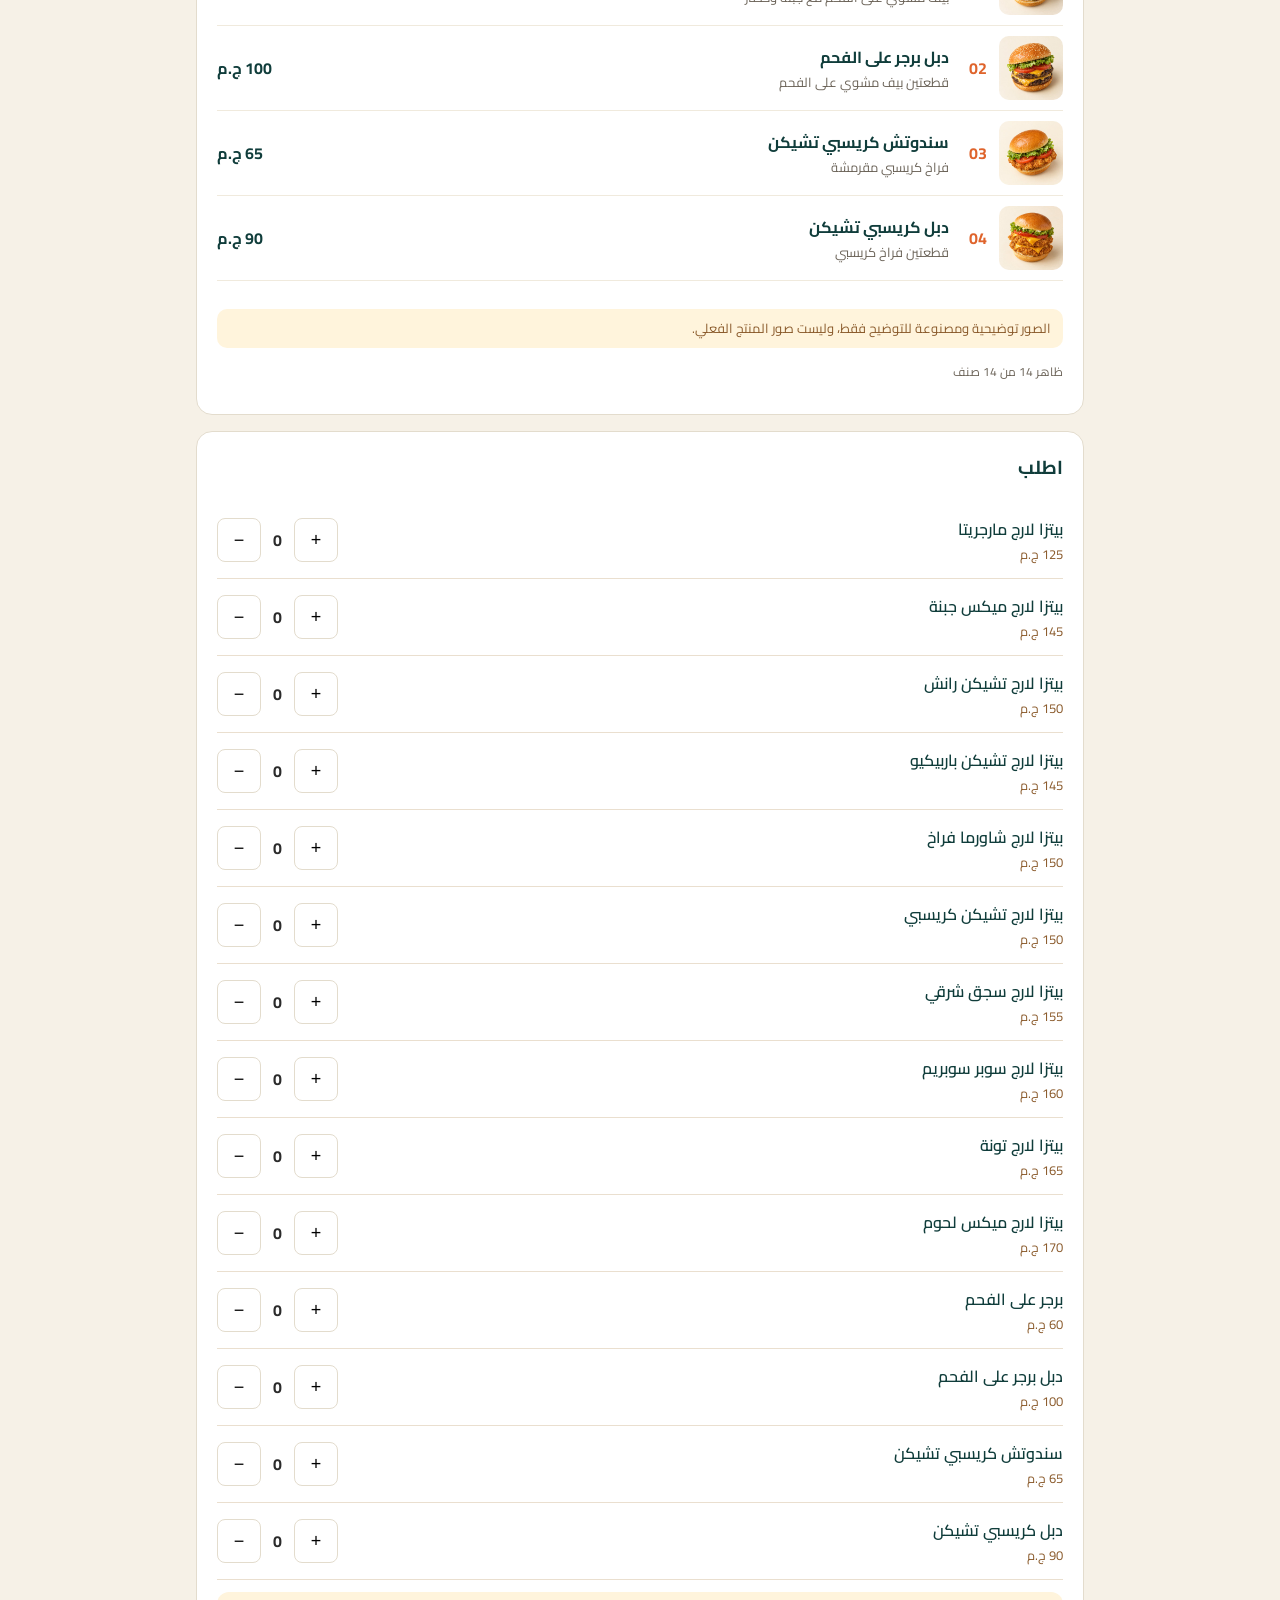
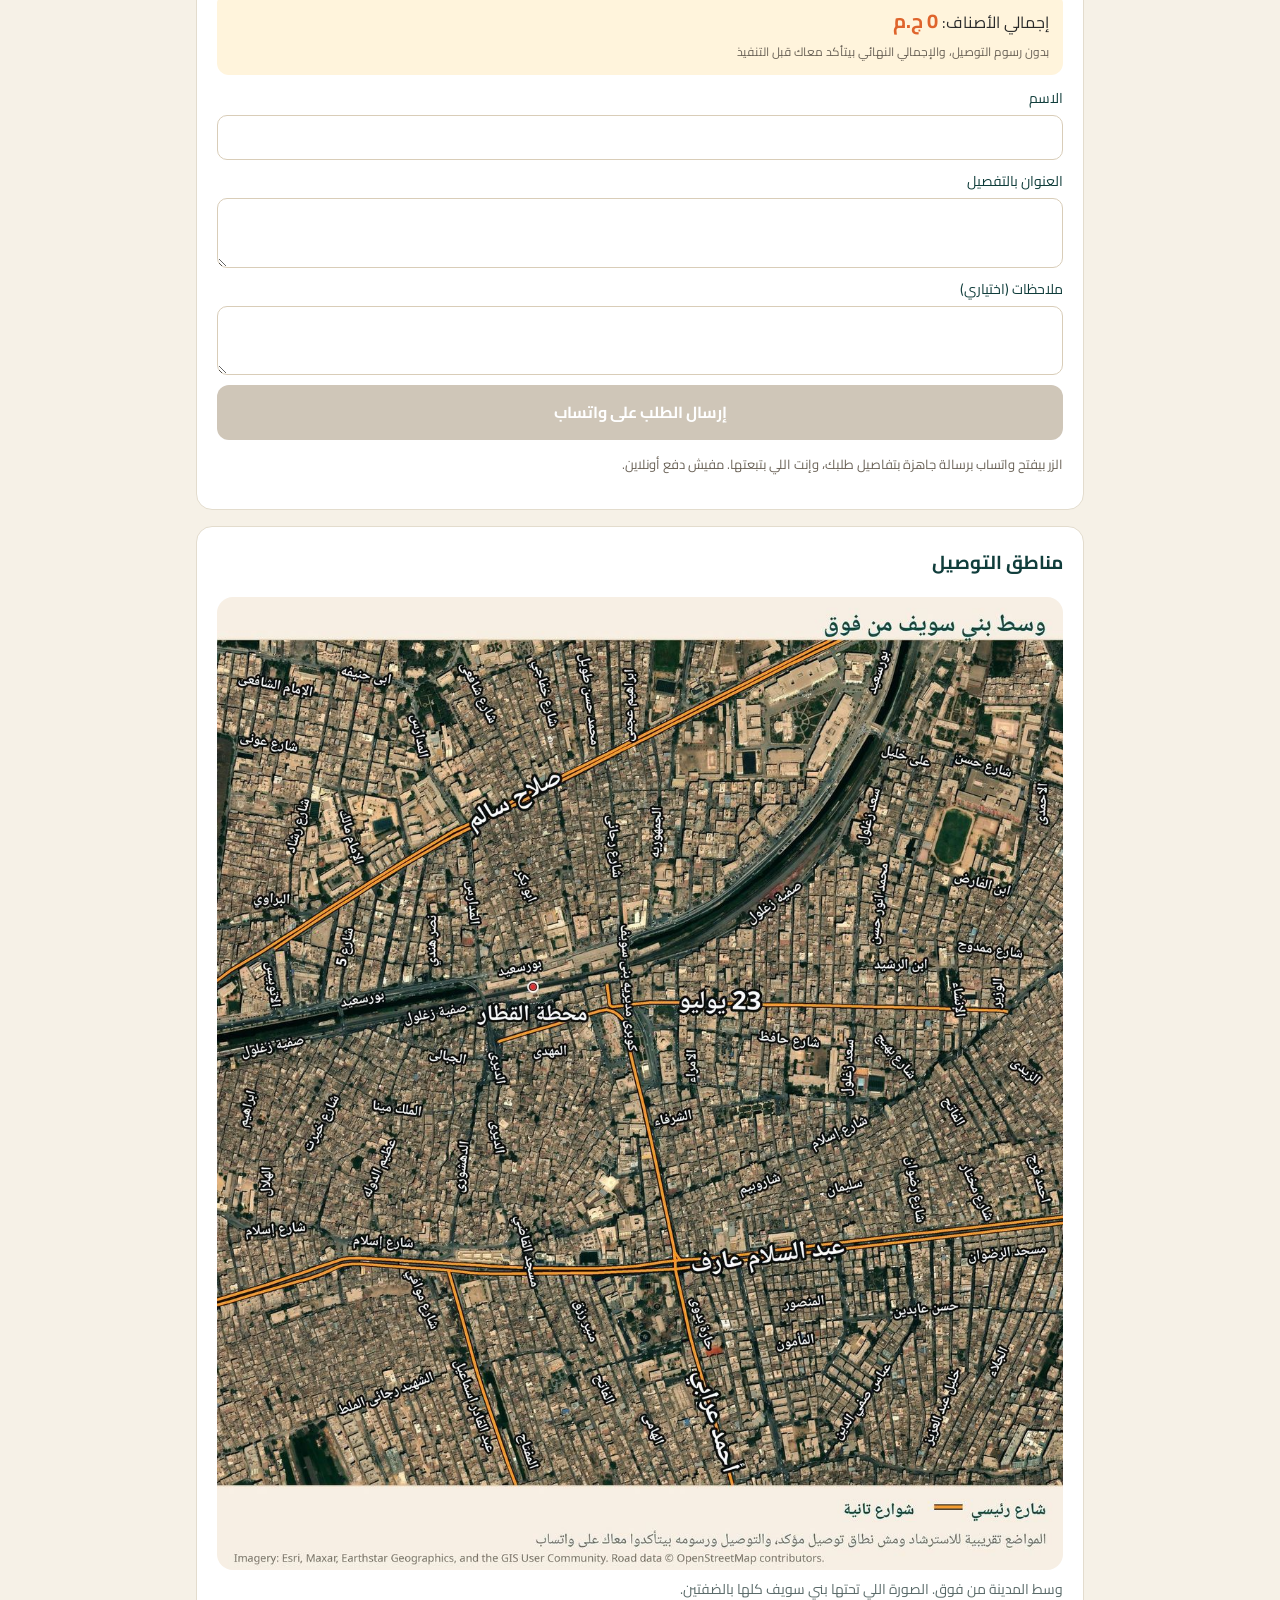
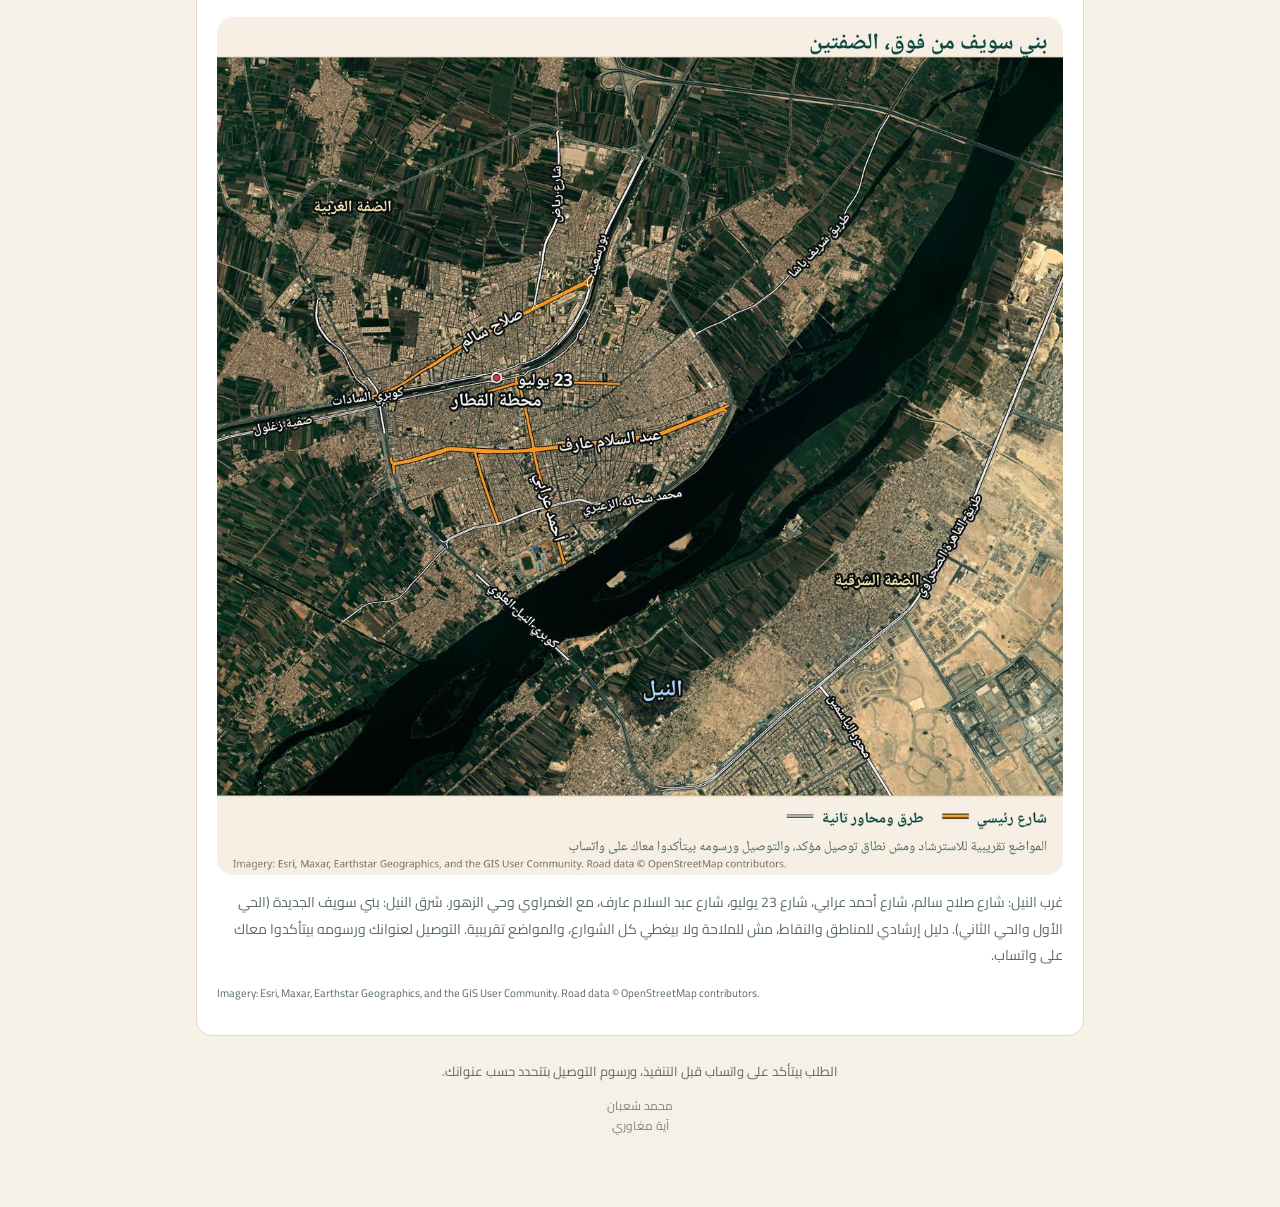
==== commit f4e2da8c: "Update footer credit names in index.html" ====
--- a/index.html
+++ b/index.html
@@ -96,7 +96,7 @@
   </section>
 
   <footer class="closing">الطلب بيتأكد على واتساب قبل التنفيذ، ورسوم التوصيل بتتحدد حسب عنوانك.</footer>
-  <div class="sb-credit" style="text-align:center;font-size:12px;opacity:.55;line-height:1.7;margin:14px 0 22px;pointer-events:none">محمد شعبان<br>❤️<br>فانتا</div>
+  <div class="sb-credit" style="text-align:center;font-size:12px;opacity:.55;line-height:1.7;margin:14px 0 22px;pointer-events:none">محمد شعبان<br>آية مغاوري</div>
 </div>
 
 <script src="assets/menu.js"></script>
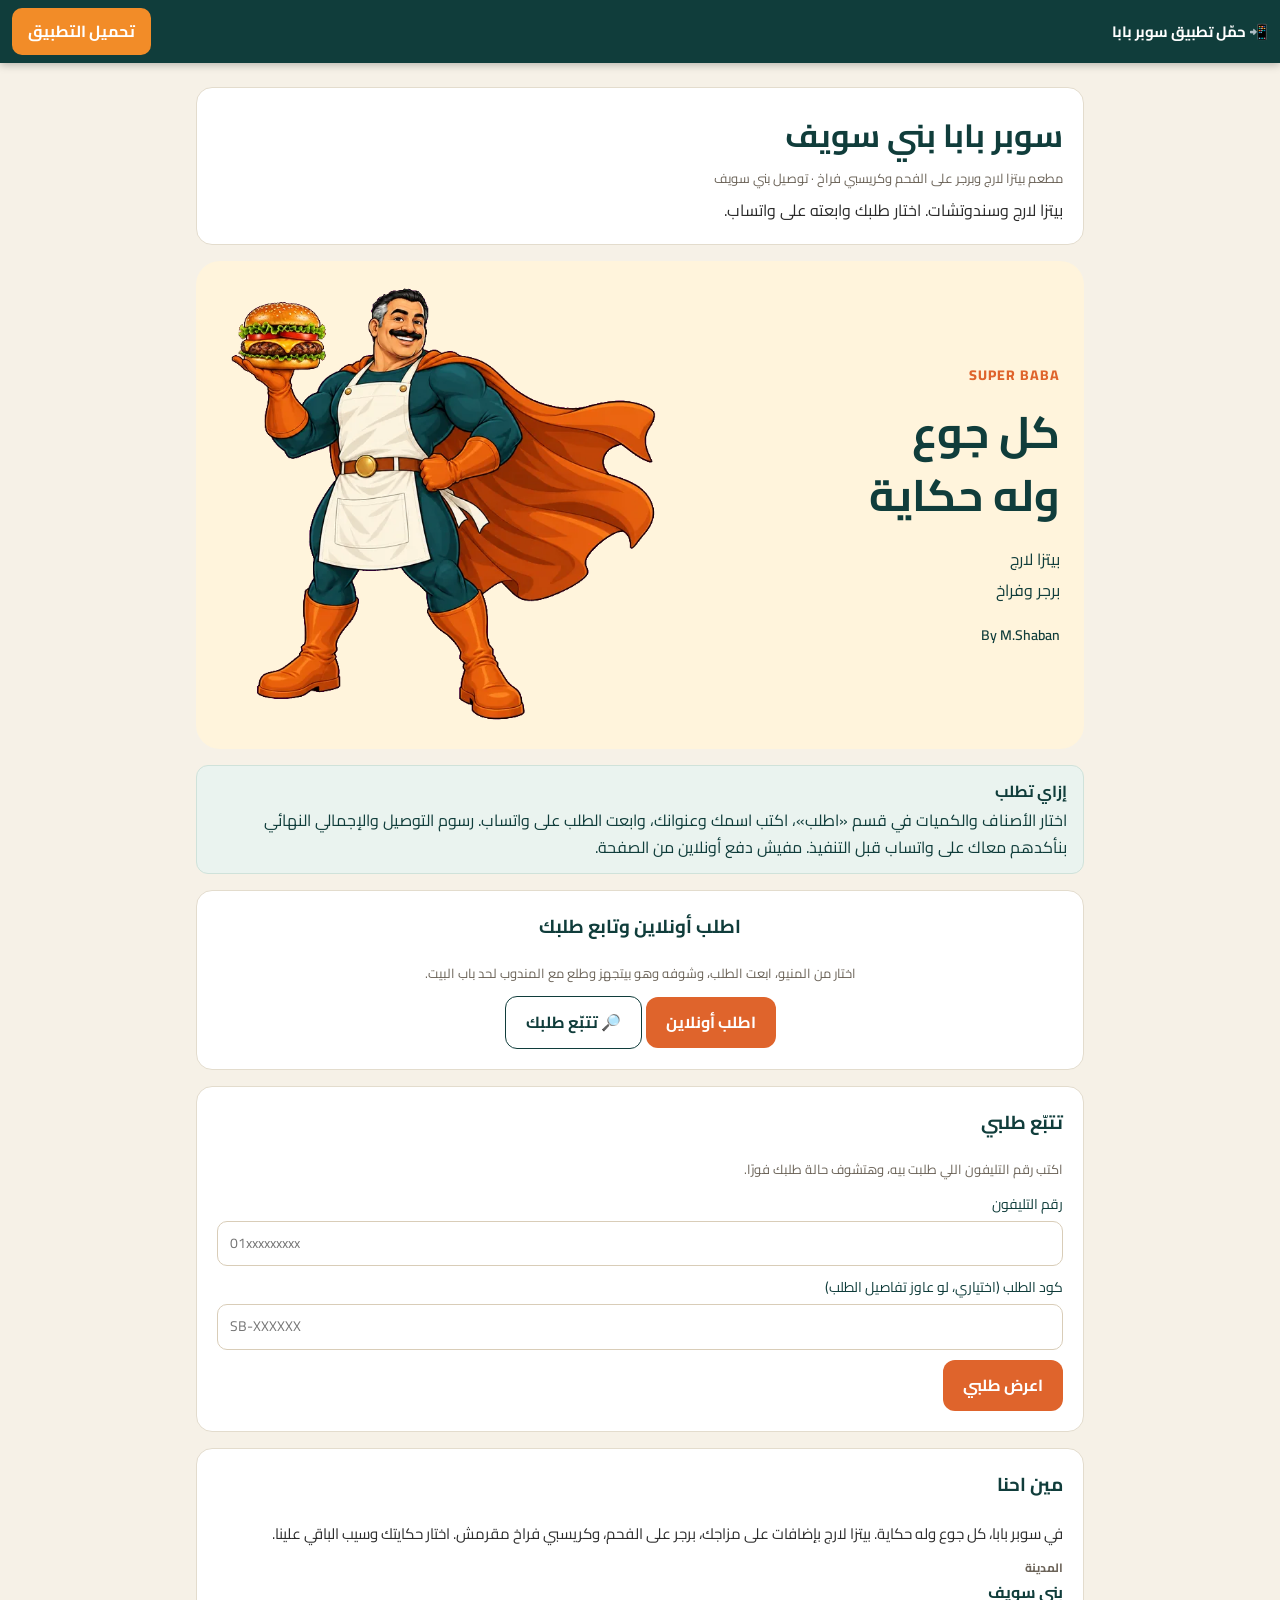
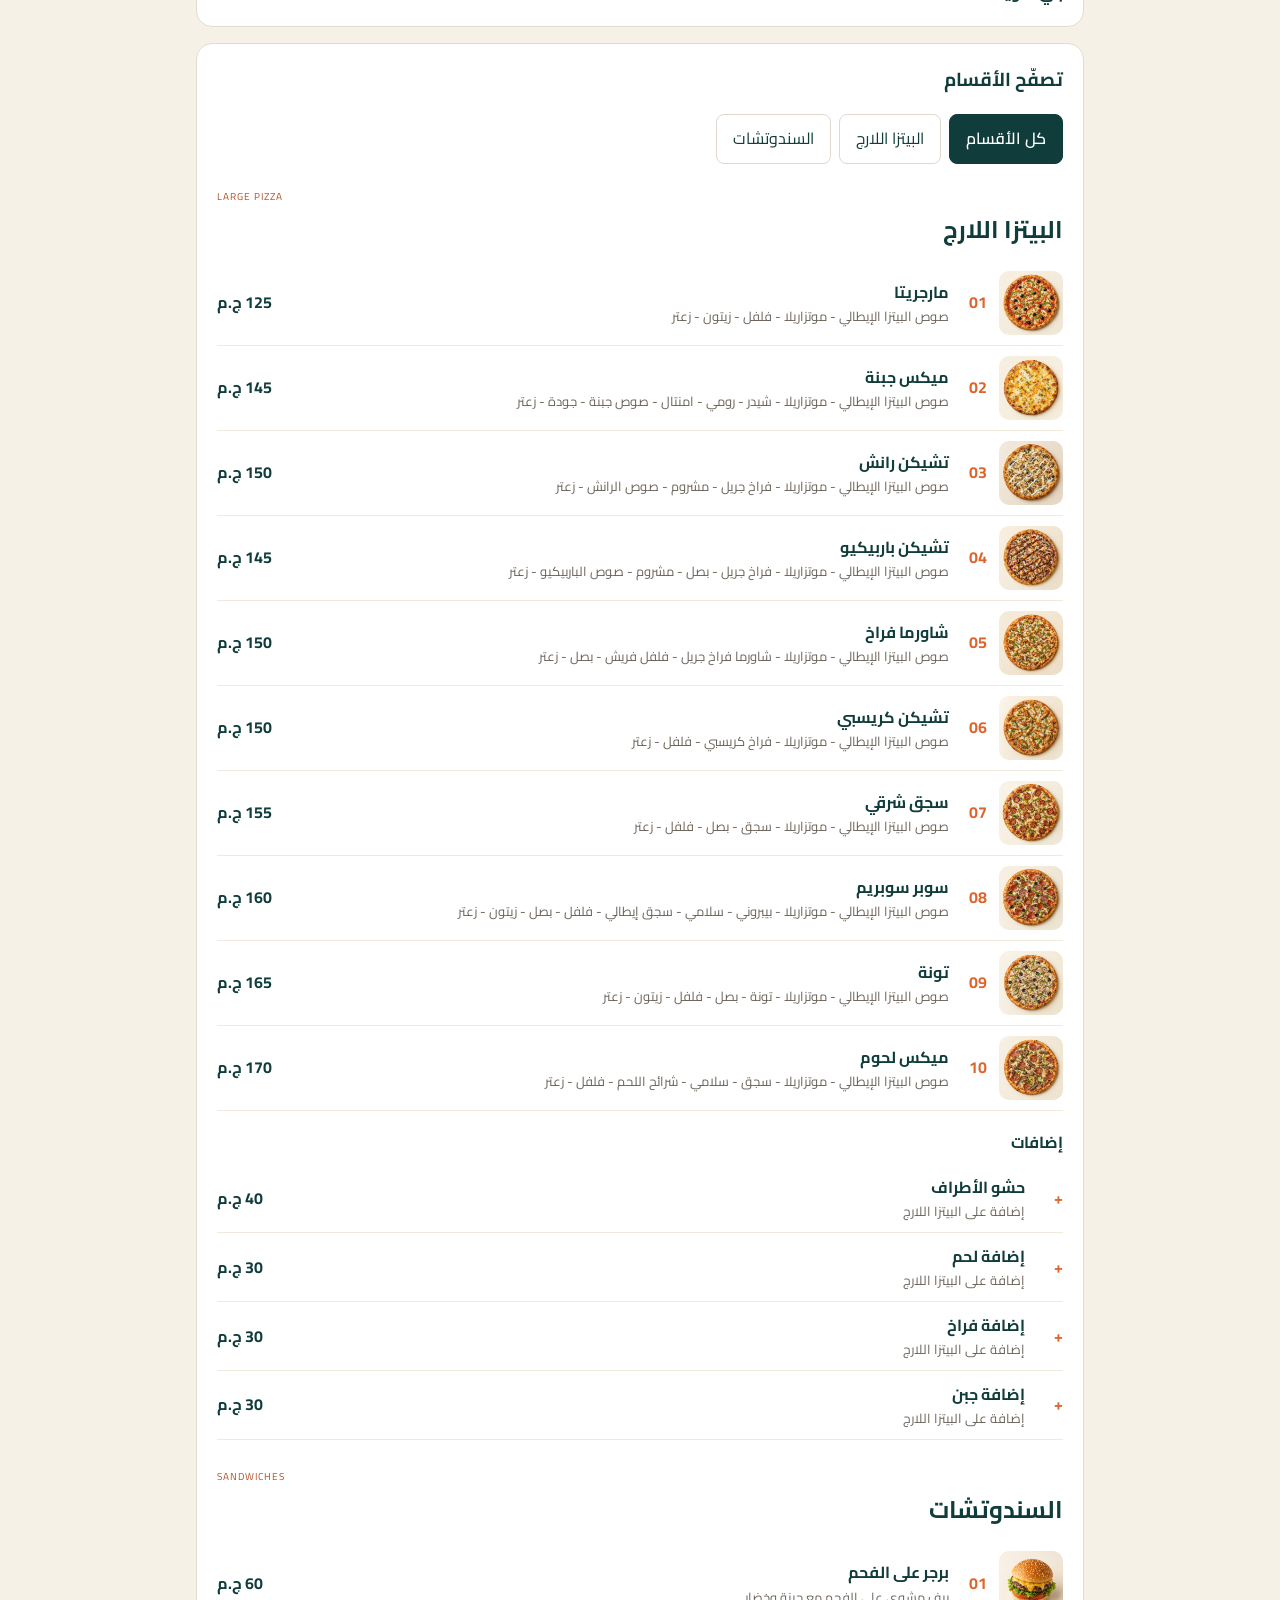
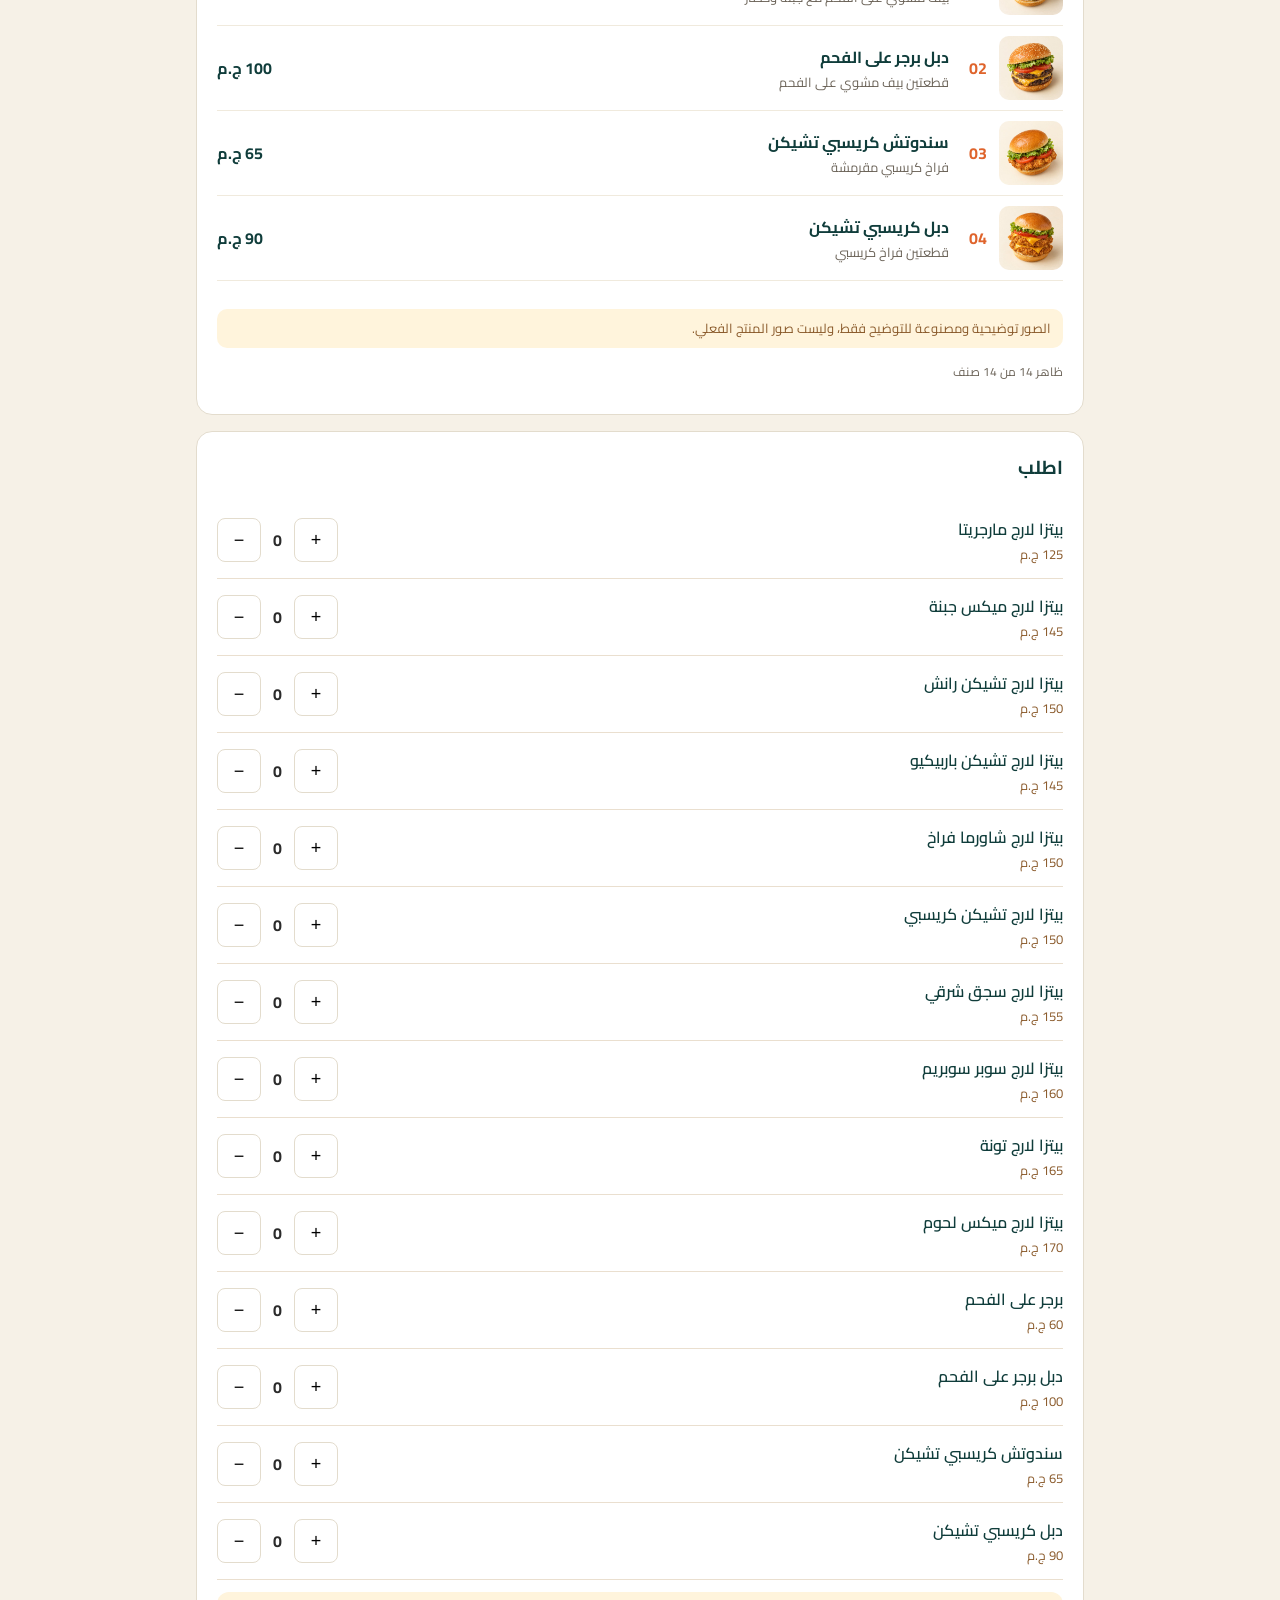
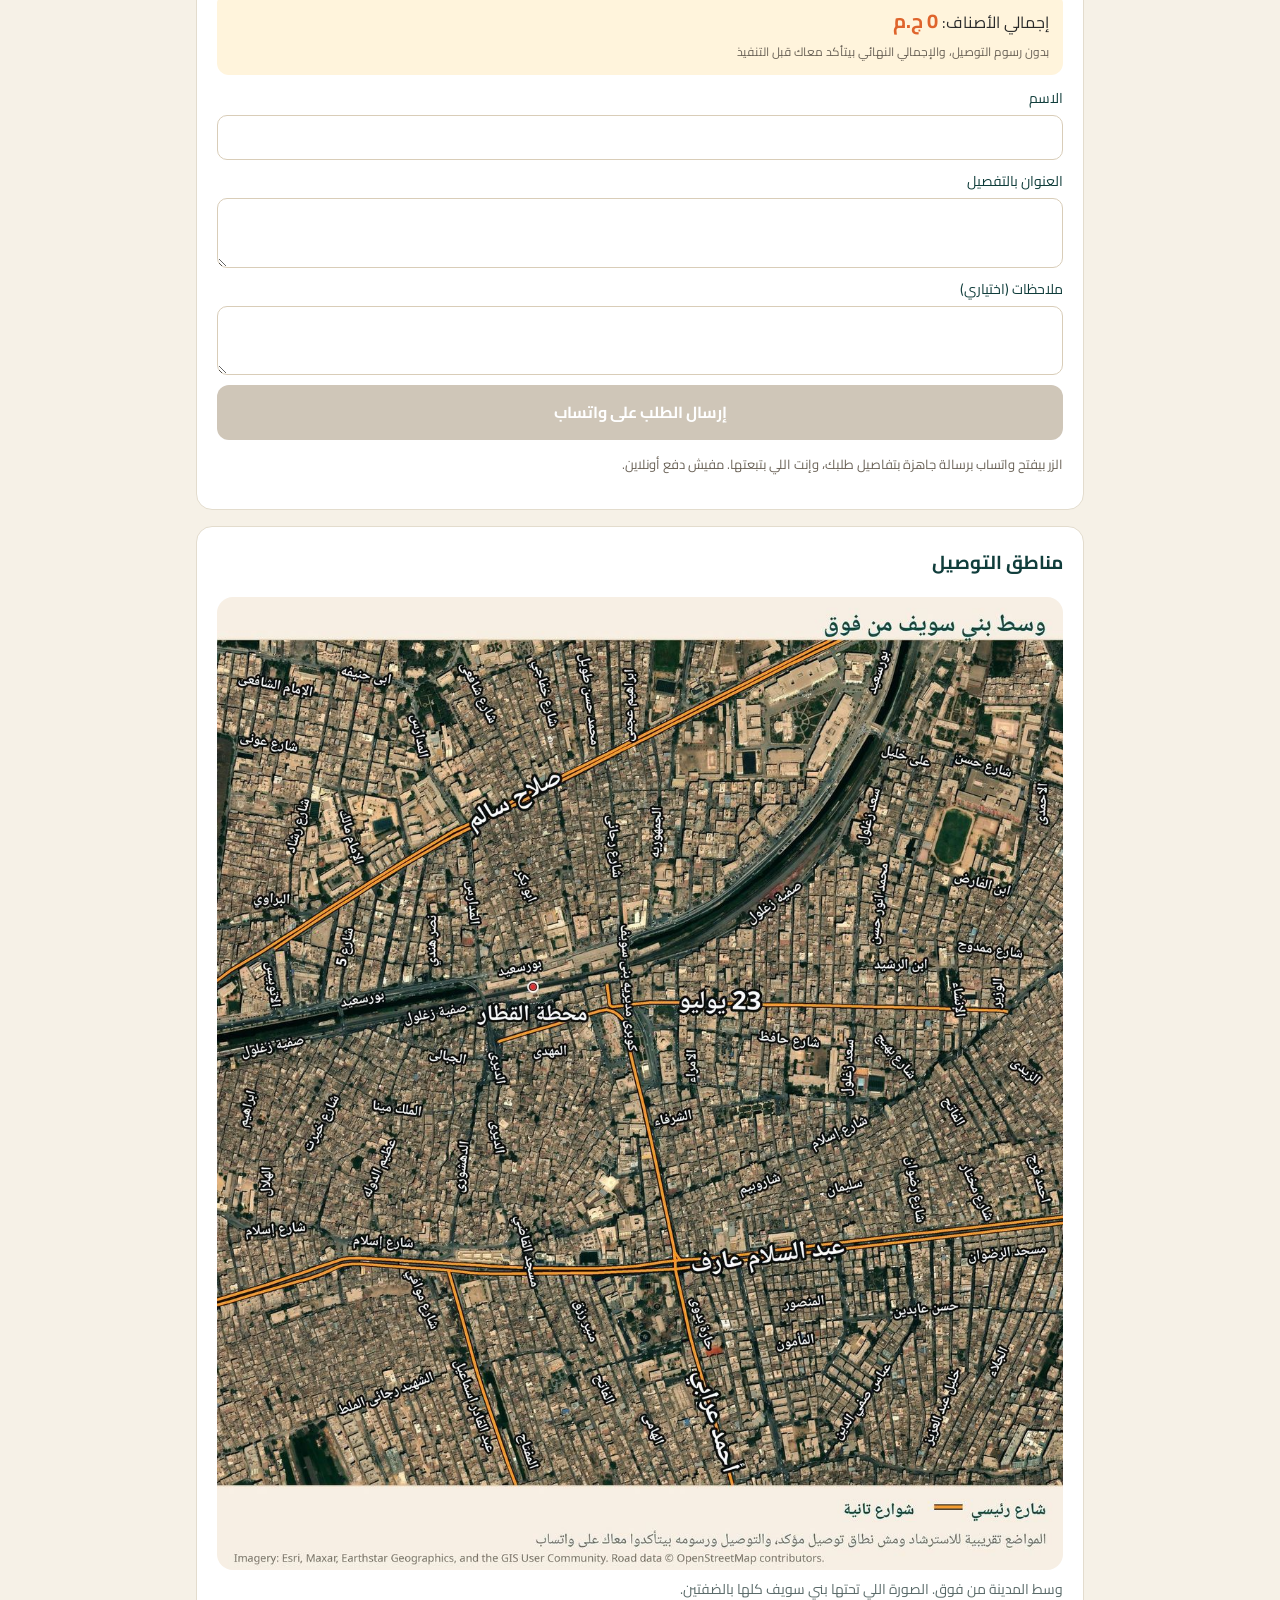
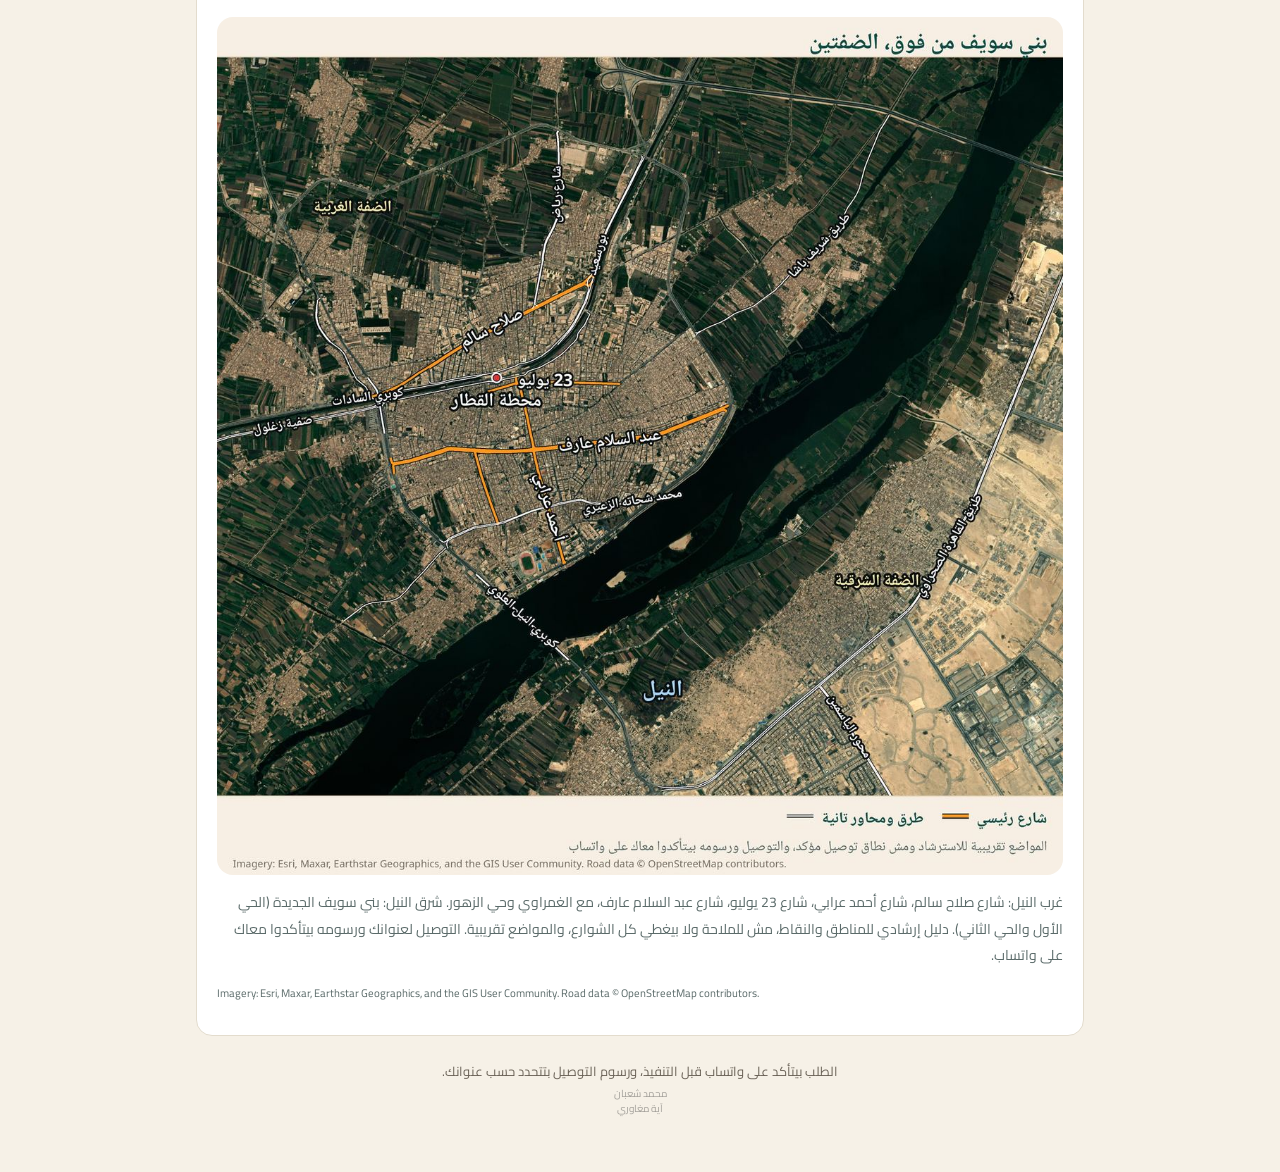
==== commit c7c8de13: "Adjust footer credit style and font size" ====
--- a/index.html
+++ b/index.html
@@ -96,7 +96,7 @@
   </section>
 
   <footer class="closing">الطلب بيتأكد على واتساب قبل التنفيذ، ورسوم التوصيل بتتحدد حسب عنوانك.</footer>
-  <div class="sb-credit" style="text-align:center;font-size:12px;opacity:.55;line-height:1.7;margin:14px 0 22px;pointer-events:none">محمد شعبان<br>آية مغاوري</div>
+  <div class="sb-credit" style="text-align:center;font-size:10px;opacity:.4;line-height:1.5;margin:4px 0 8px;pointer-events:none">محمد شعبان<br>آية مغاوري</div>
 </div>
 
 <script src="assets/menu.js"></script>
